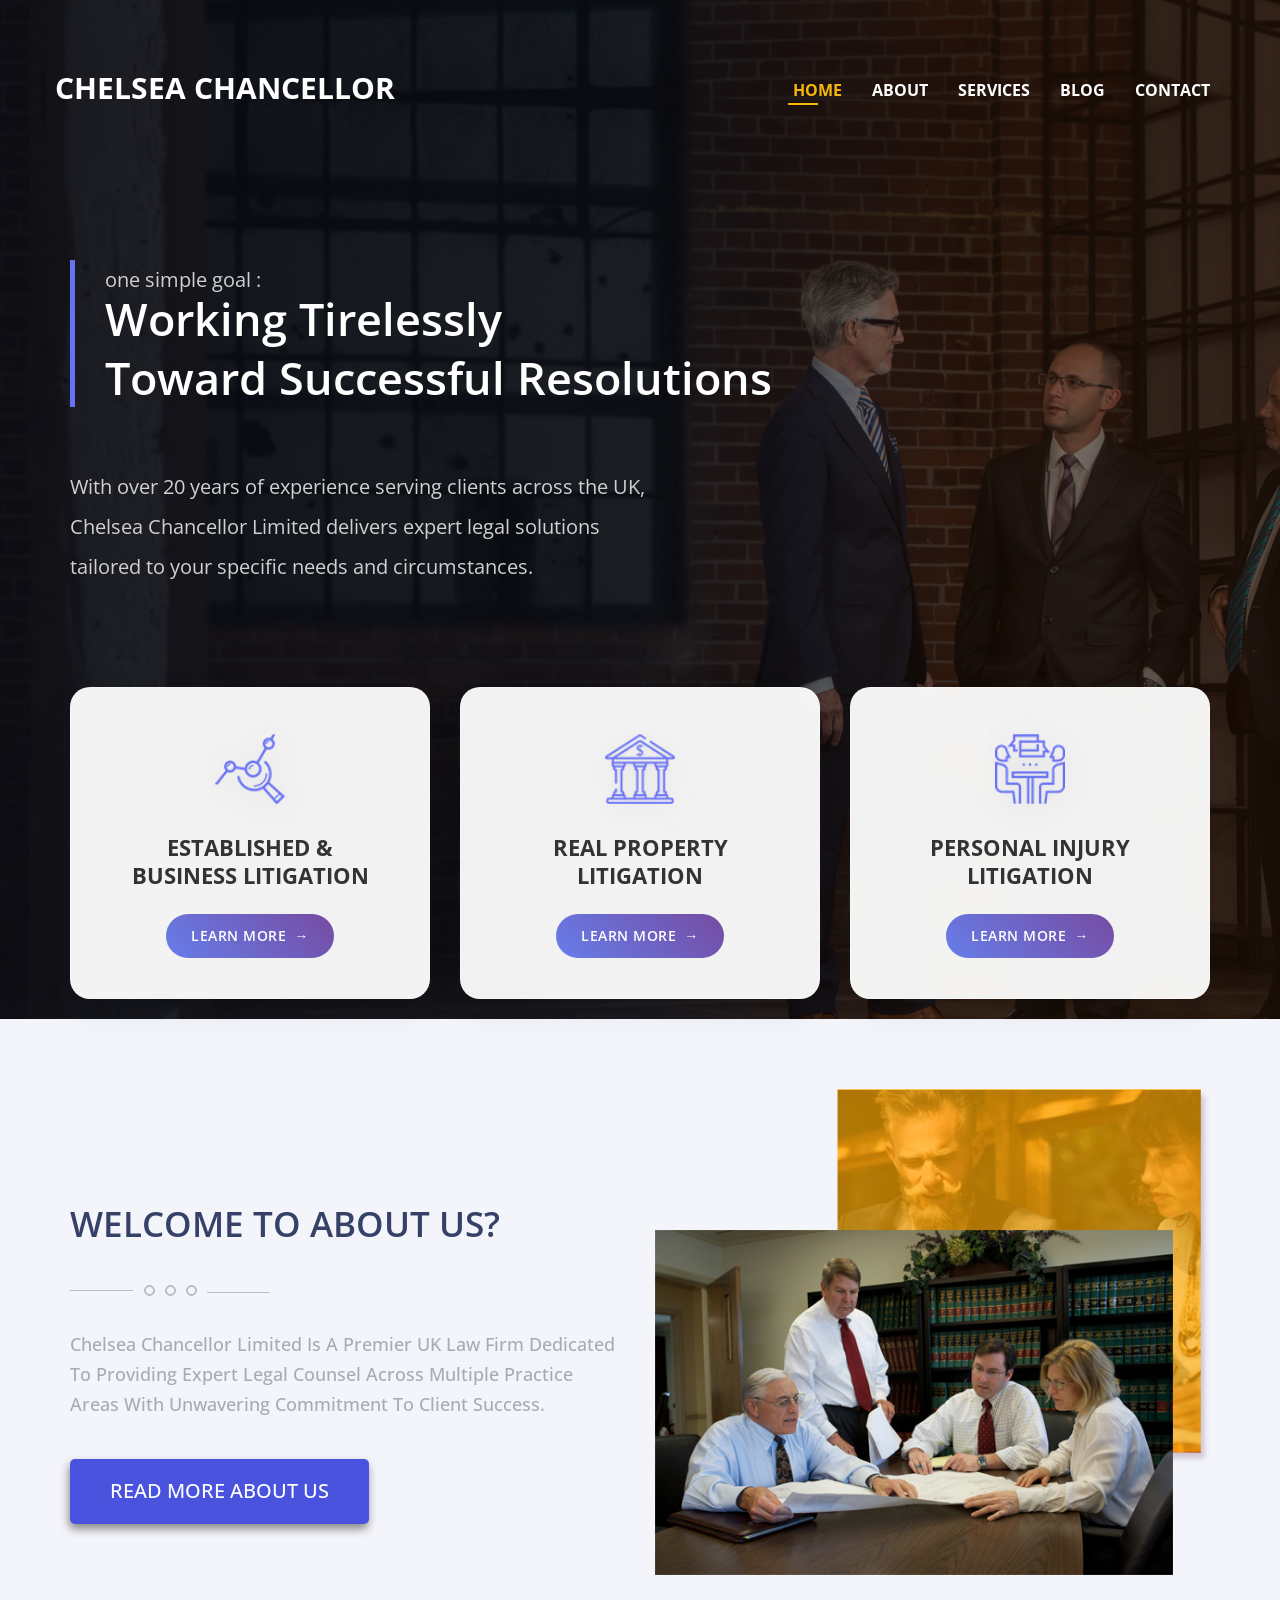
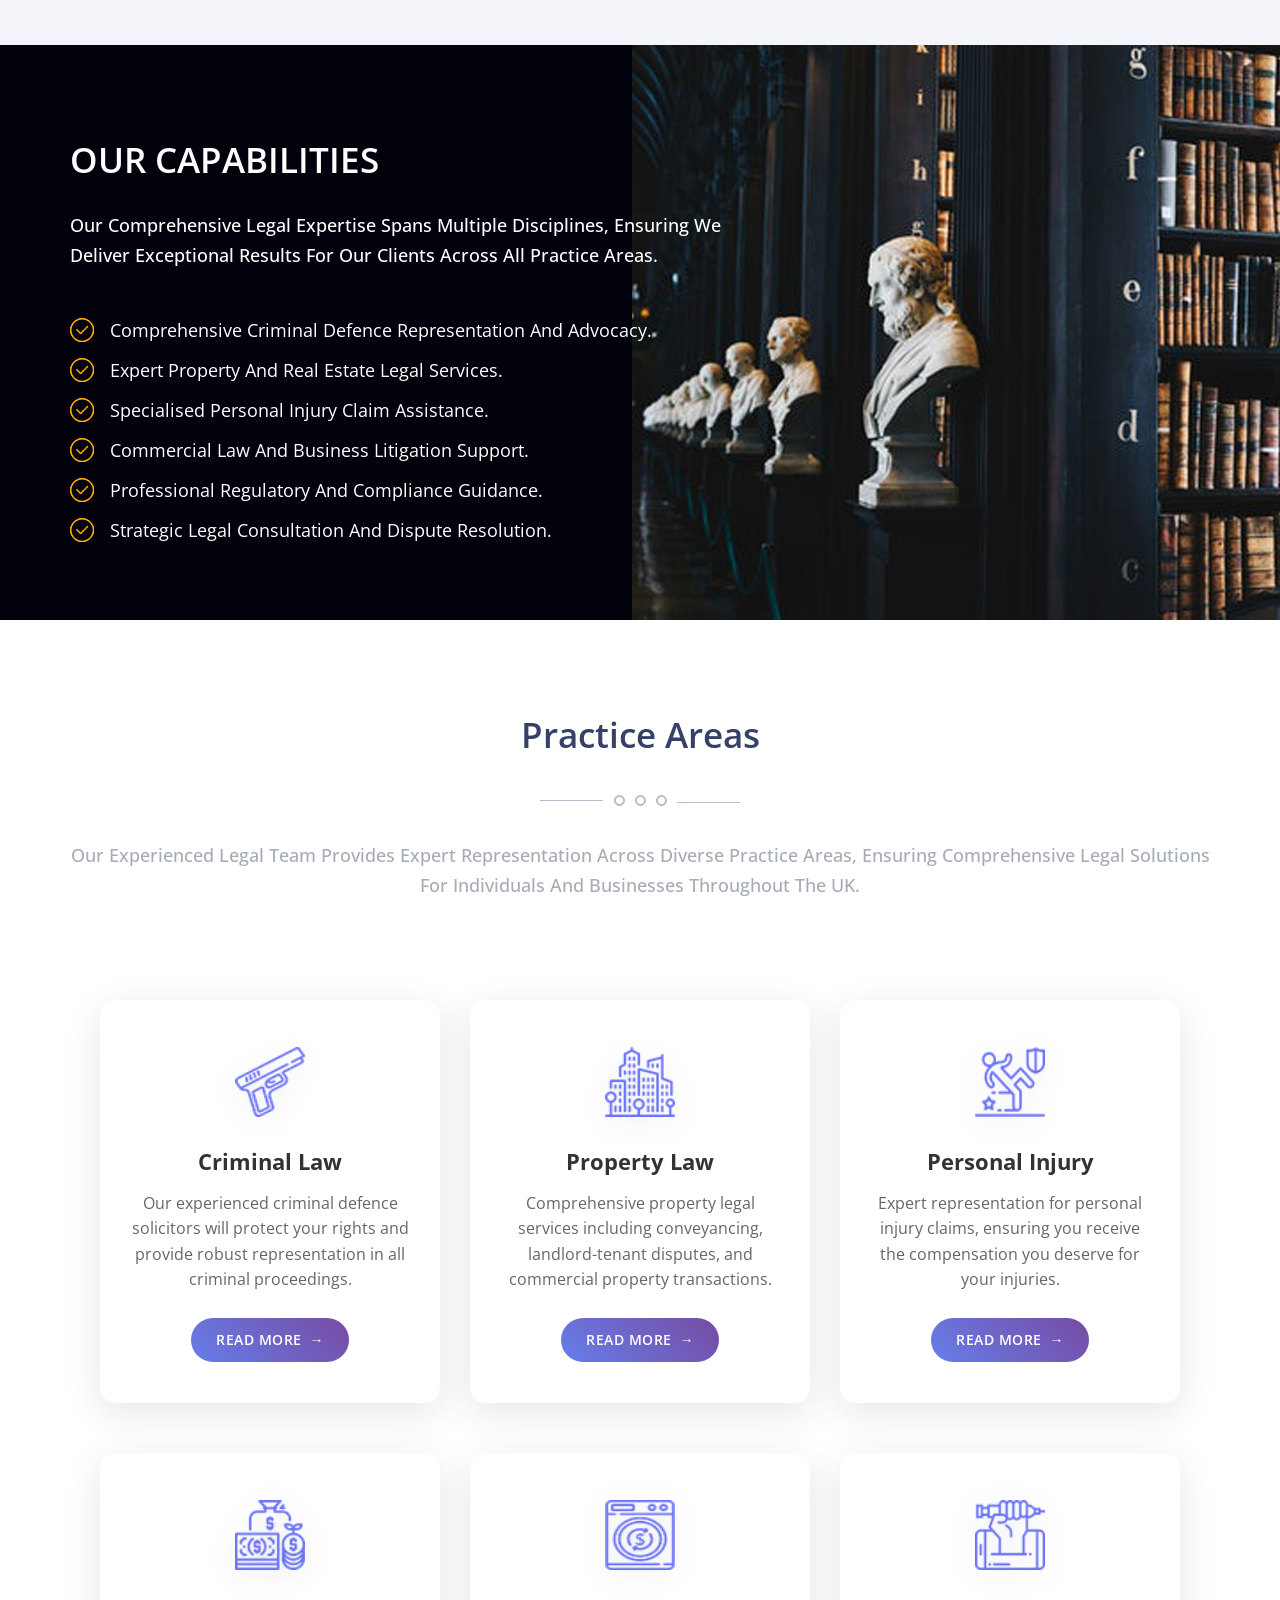
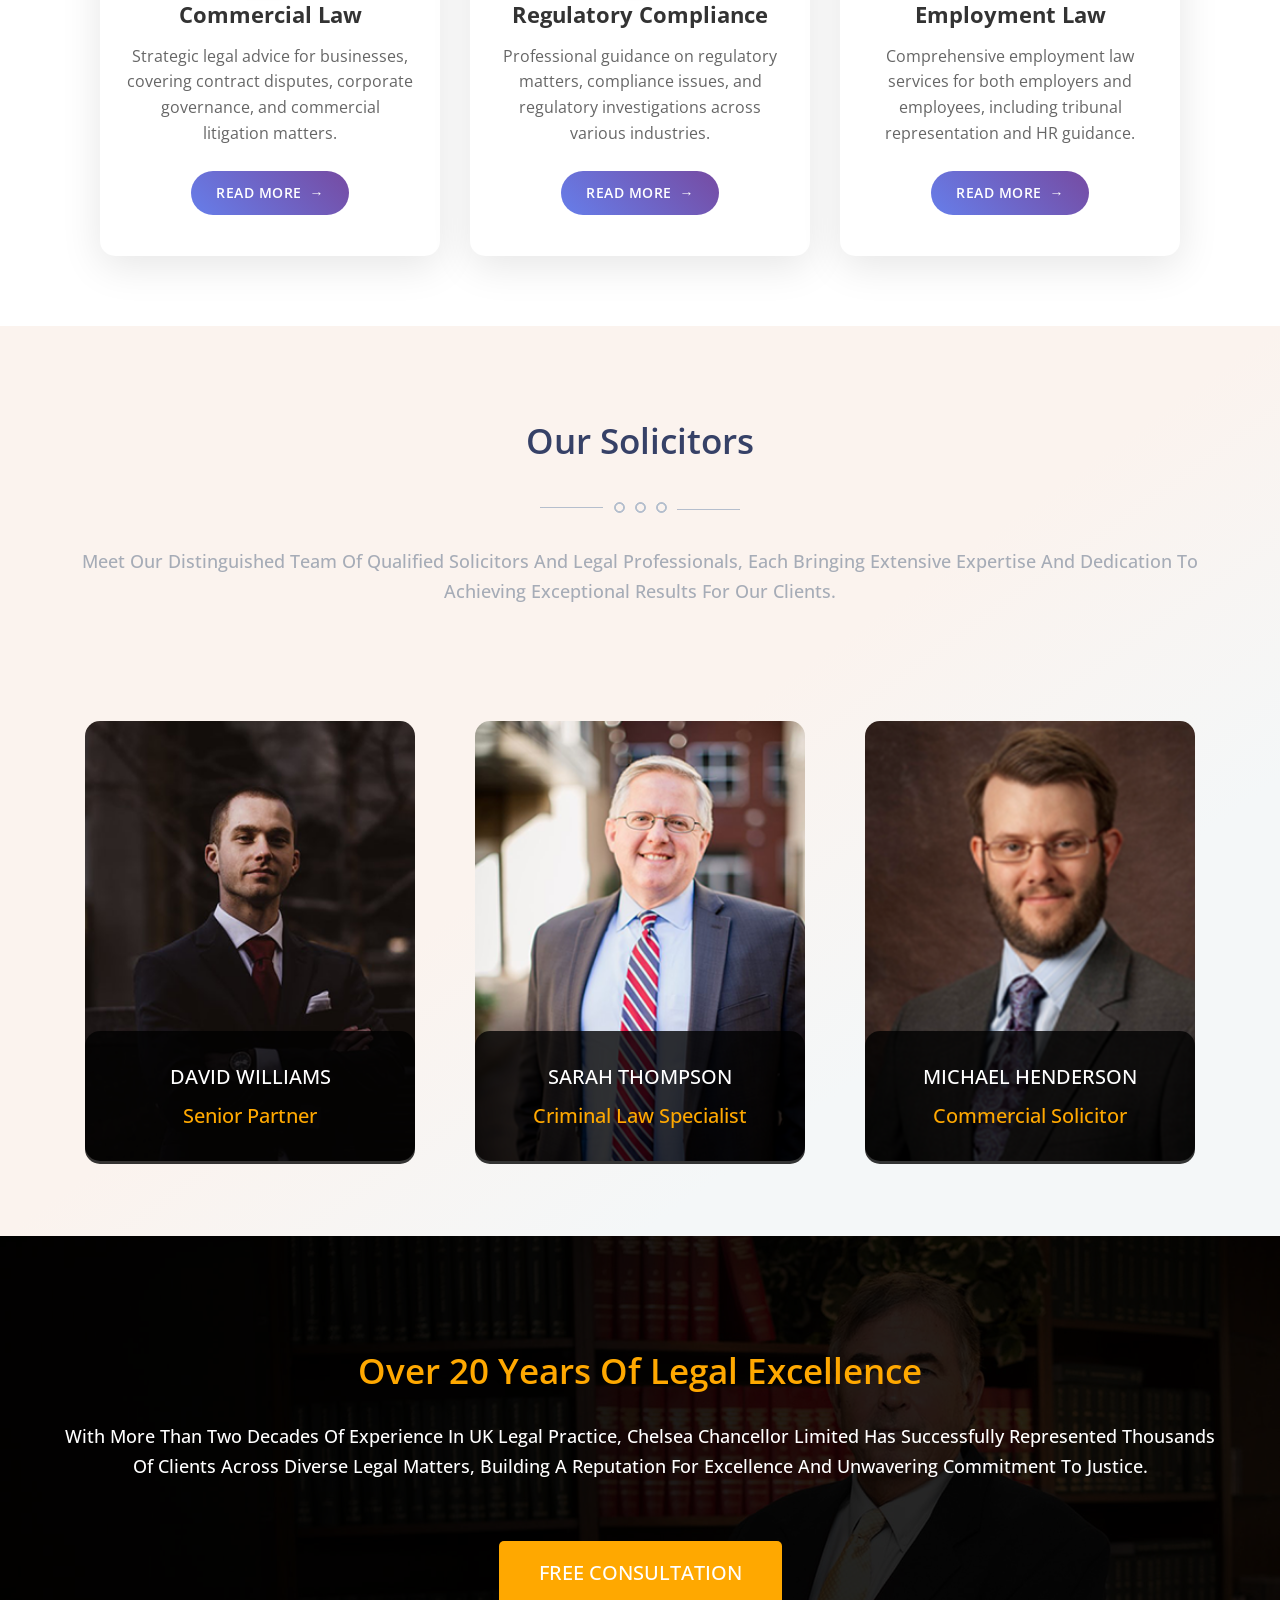
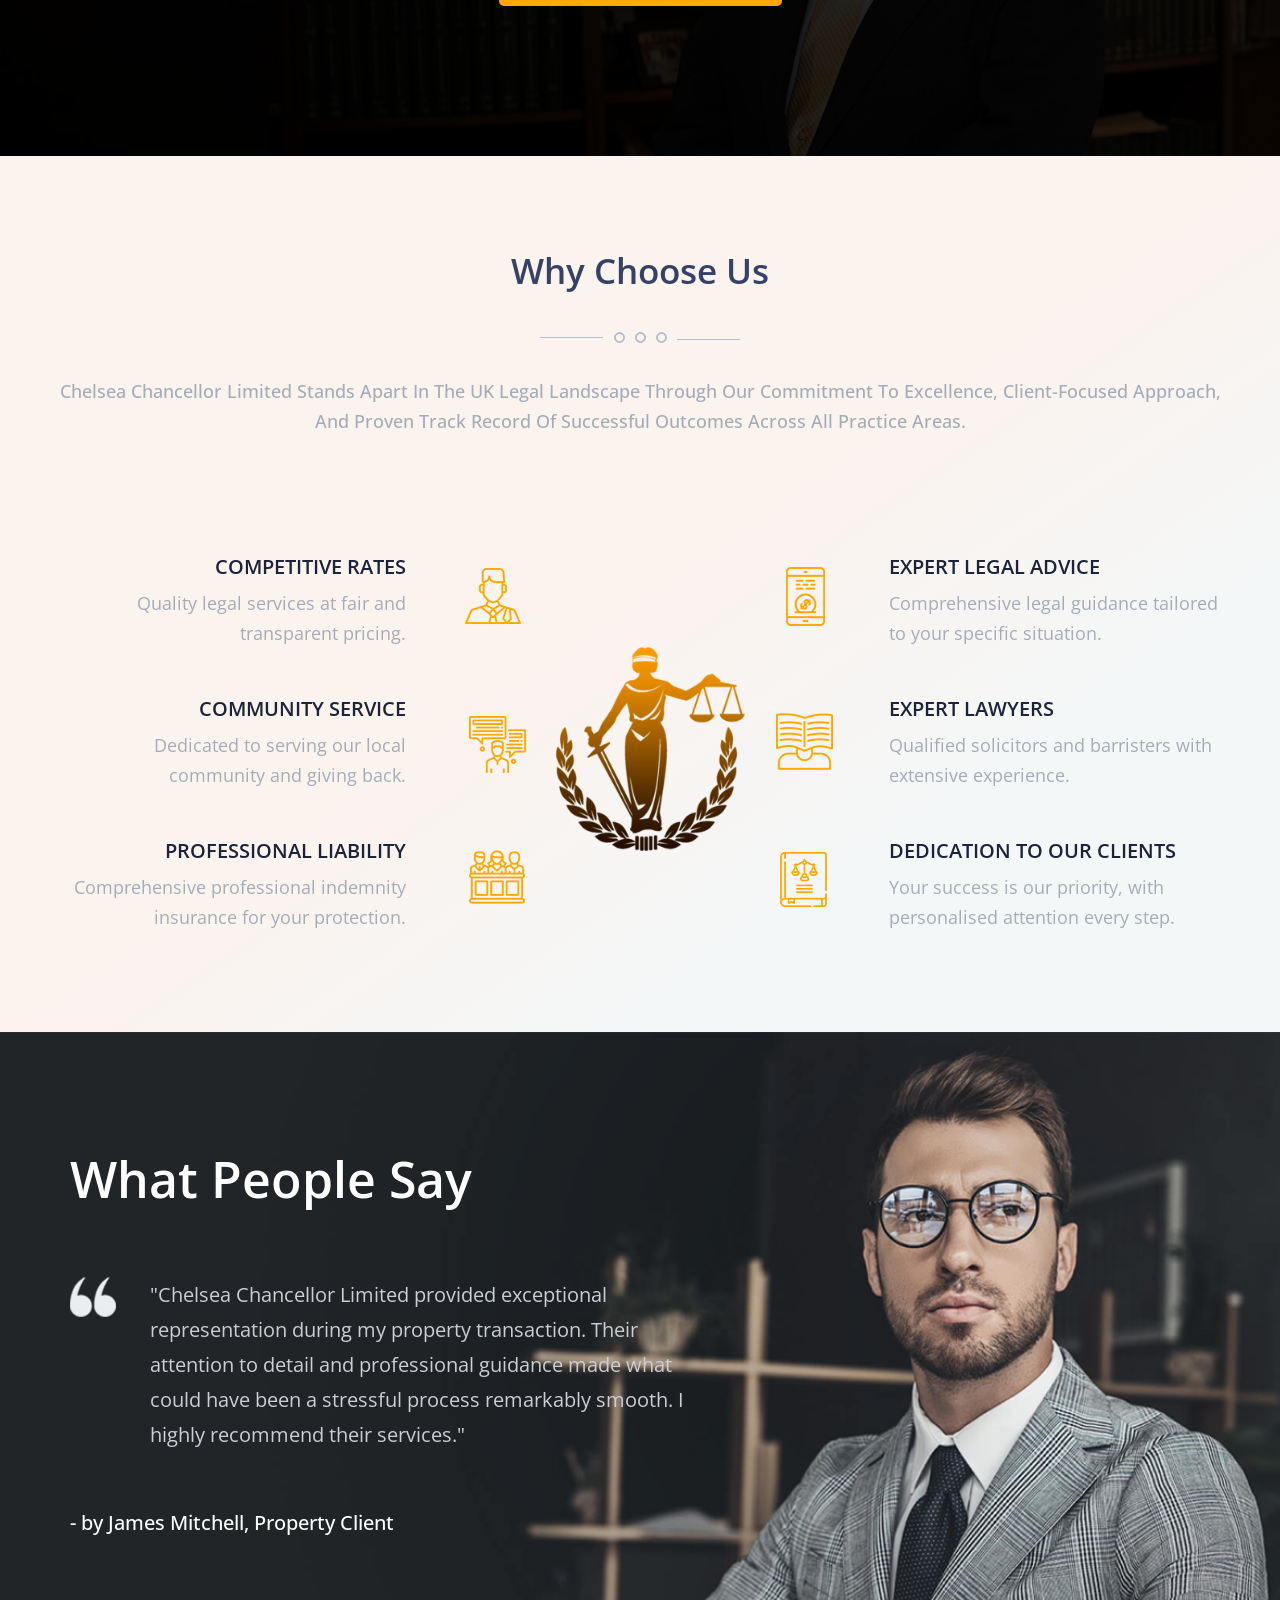
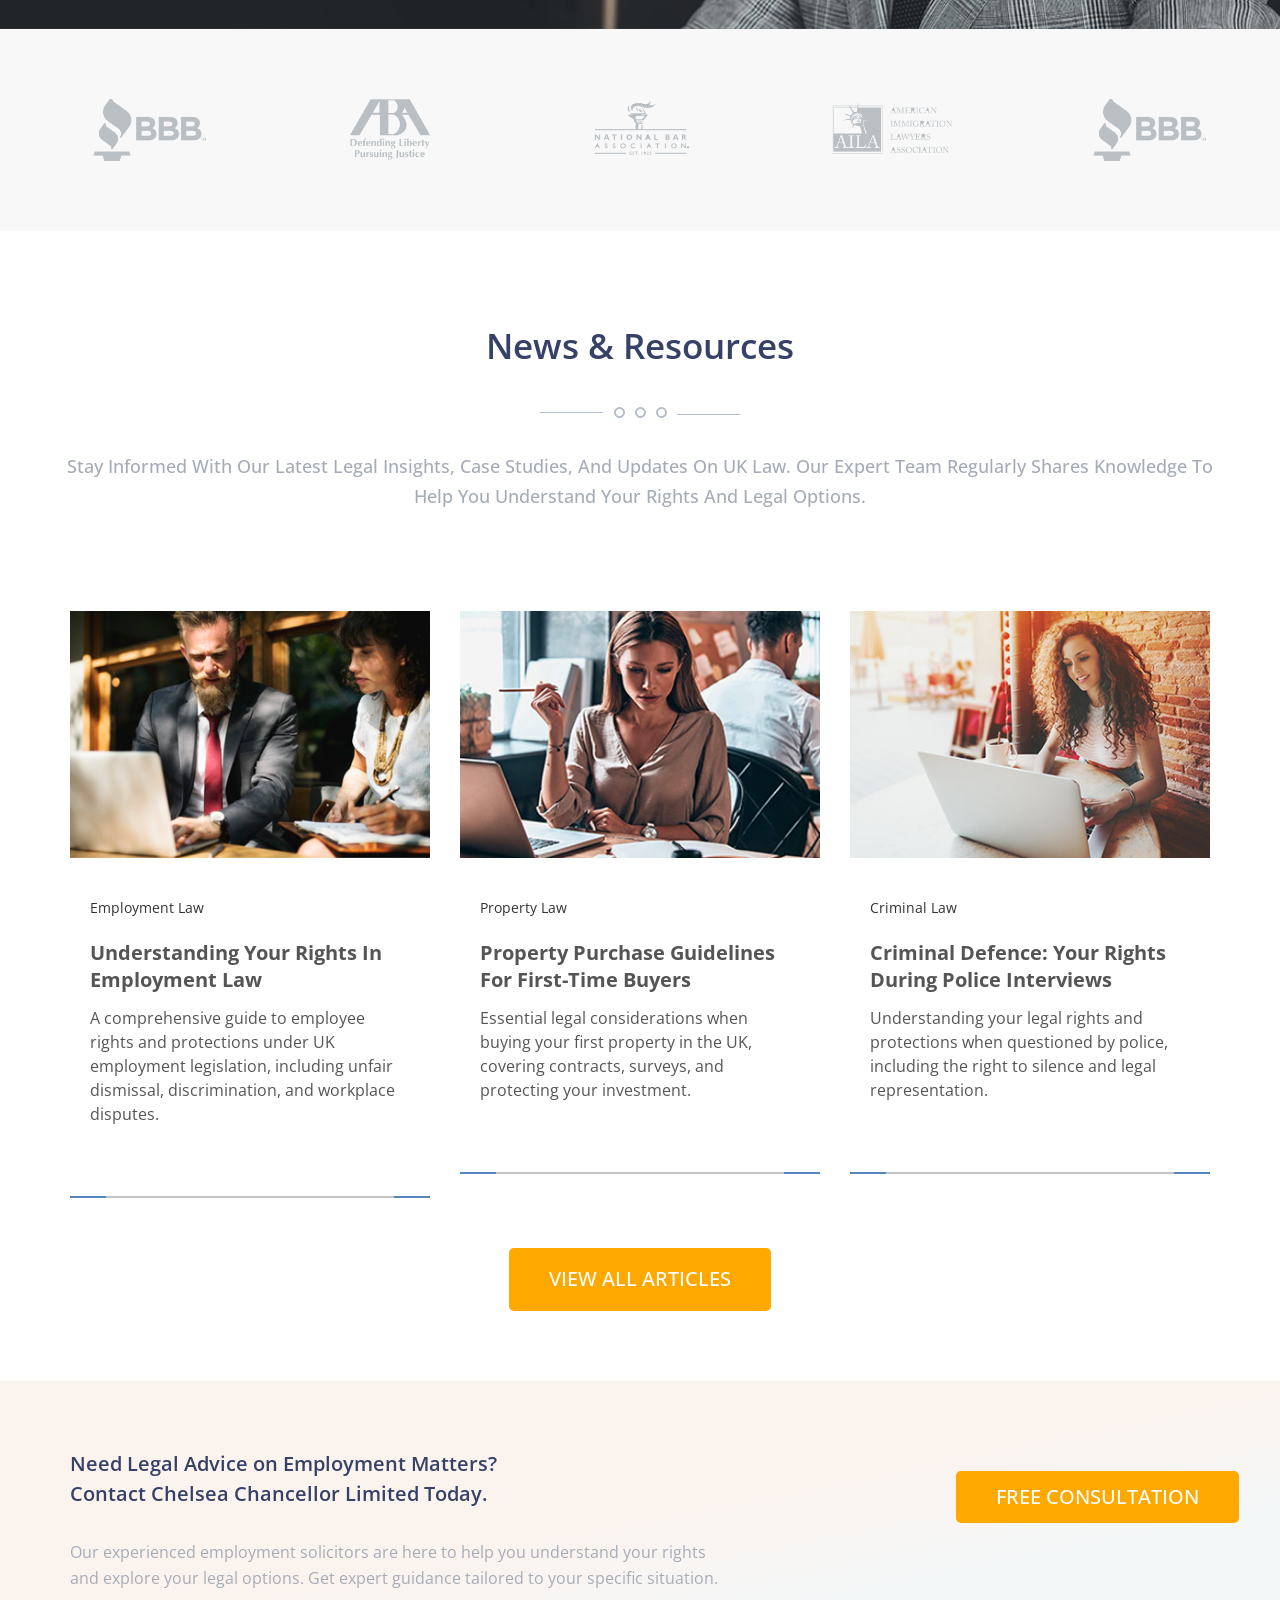
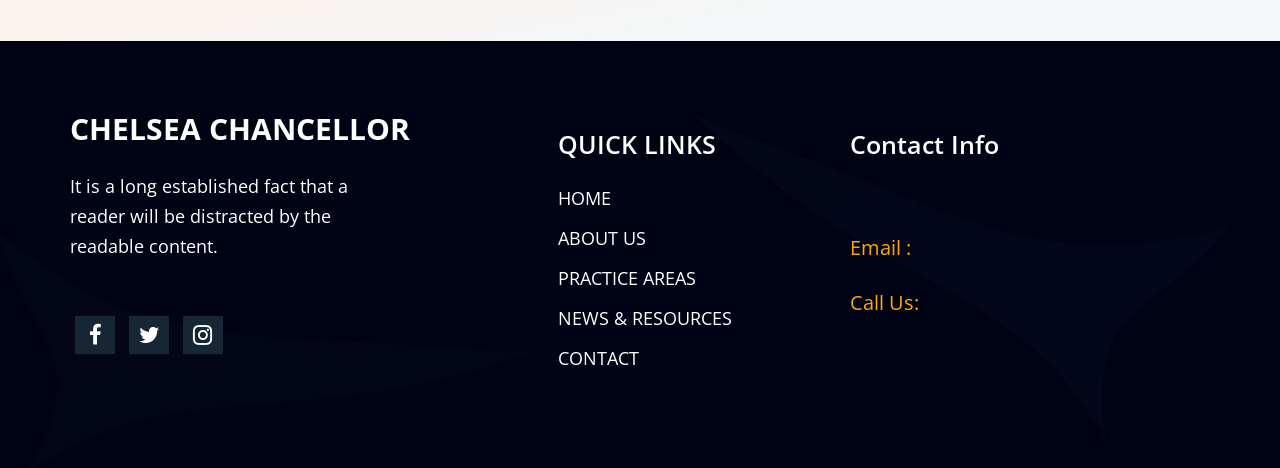
==== index.html @ 81c63d9f "25-11-2025" ====
<!DOCTYPE html>
<html lang="en">

<head>
   <meta charset="utf-8">
   <meta http-equiv="X-UA-Compatible" content="IE=edge">
   <meta name="viewport" content="width=device-width, initial-scale=1">
   <title>CHELSEA CHANCELLOR </title>
   <!-- Favicon -->
   <!-- Bootstrap CSS -->
   <link href="assets/css/bootstrap.min.css" rel="stylesheet">
   <!-- Animate CSS -->
   <link href="assets/vendors/animate/animate.css" rel="stylesheet">
   <!-- Icon CSS-->
   <link rel="stylesheet" href="assets/vendors/font-awesome/css/font-awesome.min.css">
   <!-- Owlcarousel CSS-->
   <link rel="stylesheet" type="text/css" href="assets/vendors/owl_carousel/owl.carousel.css" media="all">
   <!--Template Styles CSS-->
   <link rel="stylesheet" type="text/css" href="assets/css/style.css" media="all" />
   <!-- Navigation Active Styles -->
   <link rel="stylesheet" type="text/css" href="assets/css/navigation-active.css" media="all" />
   <!-- AOS Animation Library -->
   <link href="https://unpkg.com/aos@2.3.1/dist/aos.css" rel="stylesheet">
   <link
      href="https://fonts.googleapis.com/css?family=Open+Sans:400,400i,600,600i,700,700i,800,800i&amp;subset=cyrillic,cyrillic-ext,greek,greek-ext,latin-ext,vietnamese"
      rel="stylesheet">
</head>

<body>
   <div class="bg-banner-img clip-ellipse">
      <div class="ovrllay">
         <div id="header-placeholder"></div>
         <!-- #banner start -->
         <section id="banner" class="pb_0">
            <div class="container ">
               <div class="row">
                  <!-- #banner-text start -->
                  <div id="banner-text" class="col-md-12 text-c  ">
                     <div class="left-borders">
                        <p class="banner-text wow fadeInUp main-h3" data-wow-delay="0.8s"> one simple goal : </p>
                        <h5 class="wow fadeInUp main-h" data-wow-delay="0.2s">working tirelessly <br> toward successful
                           resolutions</h5>
                     </div>
                     <p class="banner-text wow fadeInUp main-h3" data-wow-delay="0.8s">With over 20 years of experience serving clients across the UK,<br> Chelsea Chancellor Limited delivers expert legal solutions<br> tailored to your specific needs and circumstances.</p>
                  </div>
                  <!-- /#banner-text End -->
               </div>
               <div class="row mt-100 p-0">
                  <!--#about-text start -->
                  <div class="who_we_area col-md-4 col-sm-6 wow fadeInUp">
                     <div class="service-1 green-after">
                        <div class="servise-top wow fadeInUp">
                        <img src="assets/images/service_c.png">
                     </div>
                     <h2 class="unify"> Established &<br> business litigation </h2>
                     <div class="button-div">
                        <a href="" class="button-s"> Learn more </a>
                     </div>
                  </div>
               </div>
               <div class="who_we_area col-md-4 col-sm-6  wow fadeInUp">
                  <div class="service-1 pink-after">
                     <div class="servise-top wow fadeInUp">
                        <img src="assets/images/service_d.png">
                     </div>
                     <h2 class="unify"> REAL PROPERTY <br>LITIGATION </h2>
                     <div class="button-div">
                        <a href="" class="button-s"> Learn more </a>
                     </div>
                  </div>
               </div>
               <div class="who_we_area col-md-4 col-sm-6  wow fadeInUp">
                  <div class="service-1 purple-after">
                     <div class="servise-top wow fadeInUp">
                        <img src="assets/images/service_e.png">
                     </div>
                     <h2 class="unify"> PERSONAL INJURY <br>LITIGATION </h2>
                     <div class="button-div">
                        <a href="" class="button-s"> Learn more </a>
                     </div>
                  </div>
               </div>
               <!--#End about-text  -->
            </div>
      </div>
      </section>
   </div>
   </div>
   <!-- /#banner end -->
   <!-- #About Us Area start -->
   <div id="about-us" class="bg_gray py-70">
      <div class="container">
         <div class="row ">
            <!--#about-text start -->
            <div class="who_we_area title text-left col-md-6 col-sm-6 col-4pad wow fadeInUp">
               <h1 class="PT-90"> WELCOME TO ABOUT US? </h1>
               <div class="hed_img">
                  <img src="assets/images/headding-img.png">
               </div>
               <p class="about-bottom-s  wow fadeInUp" style="visibility: visible; animation-name: fadeInUp;">Chelsea
                  Chancellor Limited is a premier UK law firm dedicated to providing expert legal counsel across
                  multiple practice areas with unwavering commitment to client success.</p>
               <div class="top-contact wow fadeInRight text-left"
                  style="visibility: visible; animation-name: fadeInRight;">
                  <a href="about.html"
                     class="btn btn-default wow fadeInUp  js-scroll-trigger button_about_shadow" data-wow-delay="0.5s"
                     style="visibility: visible; animation-delay: 0.5s; animation-name: fadeInUp;">Read more about
                     us</a>
               </div>
            </div>
            <div class="who_we_area col-md-6 col-sm-6 col-4pad wow fadeInUp">
               <img src="assets/images/about-right.png">
            </div>
         </div>
      </div>
   </div>
   <!-- End About Us Area -->
   <!-- #OUR CAPABILTIES Area start -->
   <div id="capabilities" class=" py-70 bg_blue_img">
      <div class="container">
         <div class="row  ">
            <!--#CAPABILTIES-text start -->
            <div class="title text-left   who_we_area col-md-7 col-sm-6 col-4pad wow fadeInUp">
               <h1 class="c_f pt-0">OUR CAPABILITIES </h1>
               <p class="about-bottom-s c_f wow fadeInUp" style="visibility: visible; animation-name: fadeInUp;">Our
                  comprehensive legal expertise spans multiple disciplines, ensuring we deliver exceptional results for
                  our clients across all practice areas.</p>
               <ul class="right_icone">
                  <div class="my_20">
                     <img src="assets/images/right.png">
                  </div>
                  <li>Comprehensive criminal defence representation and advocacy.</li>
                  <div class="my_20">
                     <img src="assets/images/right.png">
                  </div>
                  <li>Expert property and real estate legal services.</li>
                  <div class="my_20">
                     <img src="assets/images/right.png">
                  </div>
                  <li>Specialised personal injury claim assistance.</li>
                  <div class="my_20">
                     <img src="assets/images/right.png">
                  </div>
                  <li>Commercial law and business litigation support.</li>
                  <div class="my_20">
                     <img src="assets/images/right.png">
                  </div>
                  <li>Professional regulatory and compliance guidance.</li>
                  <div class="my_20">
                     <img src="assets/images/right.png">
                  </div>
                  <li>Strategic legal consultation and dispute resolution.</li>
               </ul>
            </div>
            <div class="who_we_area col-md-5 col-sm-6 col-4pad wow fadeInUp">
            </div>
         </div>
      </div>
   </div>
   <!-- #OUR CAPABILTIES Area End -->
   <!-- #service Area start -->
   <div id="services" class=" py-70">
      <div class="container">
         <div class="row text-center mb-60 ">
            <div class="title wow fadeInUp">
               <h1>Practice Areas</h1>
               <div class="hed_img">
                  <img src="assets/images/headding-img.png">
               </div>
               <p>Our experienced legal team provides expert representation across diverse practice areas, ensuring
                  comprehensive legal solutions for individuals and businesses throughout the UK.</p>
            </div>
         </div>
         <div class="row about_row  py-40">
            <!--#about-text start -->
            <div class="who_we_area col-md-4 col-sm-6 col-4pad wow fadeInUp">
               <div class="service-s">
                  <div class="servise-top wow fadeInUp">
                     <img src="assets/images/service1.png">
                  </div>
                  <h2 class="Practice"> Criminal Law </h2>
                  <p class="bottom-s">Our experienced criminal defence solicitors will protect your rights and provide
                     robust representation in all criminal proceedings.</p>
                  <div class="button-div">
                     <a href="" class="button-buttom"> read more </a>
                  </div>
               </div>
            </div>
            <div class="who_we_area col-md-4 col-sm-6 col-4pad wow fadeInUp">
               <div class="service-s">
                  <div class="servise-top wow fadeInUp">
                     <img src="assets/images/service2.png">
                  </div>
                  <h2 class="Practice"> Property Law </h2>
                  <p class="bottom-s">Comprehensive property legal services including conveyancing, landlord-tenant
                     disputes, and commercial property transactions.</p>
                  <div class="button-div">
                     <a href="" class="button-buttom"> read more </a>
                  </div>
               </div>
            </div>
            <div class="who_we_area col-md-4 col-sm-6 col-4pad wow fadeInUp">
               <div class="service-s">
                  <div class="servise-top wow fadeInUp">
                     <img src="assets/images/service3.png">
                  </div>
                  <h2 class="Practice"> Personal Injury </h2>
                  <p class="bottom-s">Expert representation for personal injury claims, ensuring you receive the
                     compensation you deserve for your injuries.</p>
                  <div class="button-div">
                     <a href="" class="button-buttom"> read more </a>
                  </div>
               </div>
            </div>
            <!--#End about-text  -->
         </div>
         <div class="row mt-50  py-40">
            <!--#about-text start -->
            <div class="who_we_area col-md-4 col-sm-6 col-4pad wow fadeInUp">
               <div class="service-s">
                  <div class="servise-top wow fadeInUp">
                     <img src="assets/images/service4.png">
                  </div>
                  <h2 class="Practice"> Commercial Law </h2>
                  <p class="bottom-s">Strategic legal advice for businesses, covering contract disputes, corporate
                     governance, and commercial litigation matters.</p>
                  <div class="button-div">
                     <a href="" class="button-buttom"> read more </a>
                  </div>
               </div>
            </div>
            <div class="who_we_area col-md-4 col-sm-6 col-4pad wow fadeInUp">
               <div class="service-s">
                  <div class="servise-top wow fadeInUp">
                     <img src="assets/images/service5.png">
                  </div>
                  <h2 class="Practice">Regulatory Compliance</h2>
                  <p class="bottom-s">Professional guidance on regulatory matters, compliance issues, and regulatory
                     investigations across various industries.</p>
                  <div class="button-div">
                     <a href="" class="button-buttom"> read more </a>
                  </div>
               </div>
            </div>
            <div class="who_we_area col-md-4 col-sm-6 col-4pad wow fadeInUp">
               <div class="service-s">
                  <div class="servise-top wow fadeInUp">
                     <img src="assets/images/service6.png">
                  </div>
                  <h2 class="Practice">Employment Law</h2>
                  <p class="bottom-s">Comprehensive employment law services for both employers and employees, including
                     tribunal representation and HR guidance.</p>
                  <div class="button-div">
                     <a href="" class="button-buttom"> read more </a>
                  </div>
               </div>
            </div>
            <!--#End about-text  -->
         </div>
      </div>
   </div>
   <!-- End About Us Area -->
   <!--start team Area -->
   <section class="bg_gradient_team PB_100">
      <div class="container">
         <div class="row text-center  ">
            <div class="title wow fadeInUp">
               <h1>Our Solicitors</h1>
               <div class="hed_img">
                  <img src="assets/images/headding-img.png">
               </div>
               <p>Meet our distinguished team of qualified solicitors and legal professionals, each bringing extensive
                  expertise and dedication to achieving exceptional results for our clients.</p>
            </div>
         </div>
         <div class="row about_row ">
            <div class="col-md-4 col-sm-6 col-xs-12 wow fadeInUp">
               <div class="blog box-radius">
                 <div class="blog-img">
                     <img src="assets/images/team-2.png" alt="">
                  </div>
                  <div class="team-content">
                     <h3>DAVID WILLIAMS</h3>
                     <p>Senior Partner</p>
                  </div>
               </div>
            </div>
            <div class="col-md-4 col-sm-6 col-xs-12 col wow fadeInUp"
               style="visibility: visible; animation-name: fadeInUp;">
               <div class="blog box-radius">
                  <div class="blog-img">
                     <img src="assets/images/team-1.png" alt="">
                  </div>
                  <div class="team-content">
                     <h3>SARAH THOMPSON</h3>
                     <p>Criminal Law Specialist</p>
                  </div>
               </div>
            </div>
            <div class="col-md-4 col-sm-6 col-xs-12 col wow fadeInUp"
               style="visibility: visible; animation-name: fadeInUp;">
               <div class="blog  box-radius">
                  <div class="blog-img">
                     <img src="assets/images/team-3.png" alt="">
                  </div>
                  <div class="team-content">
                     <h3>MICHAEL HENDERSON</h3>
                     <p>Commercial Solicitor</p>
                  </div>
               </div>
            </div>
         </div>
      </div>
   </section>
   <!--End team Area -->
   <!--start free consultation Area -->
   <div class="bg_free_img">
      <div class="ovrllay-bottom">
         <div class="container">
            <div class="row text-center py-90 ">
               <div class="title wow fadeInUp">
                  <h1 class="c_yellow">Over 20 Years of Legal Excellence</h1>
                  <p class="c_f">With more than two decades of experience in UK legal practice, Chelsea Chancellor
                     Limited has successfully represented thousands of clients across diverse legal matters, building a
                     reputation for excellence and unwavering commitment to justice.</p>
               </div>
               <div class="btn-free wow fadeInRight text-center"
                  style="visibility: visible; animation-name: fadeInRight;">
                  <a href="contact.html" class="btn btn-default wow fadeInUp  btn_yellow"
                     data-wow-delay="0.5s"
                     style="visibility: visible; animation-delay: 0.5s; animation-name: fadeInUp;">free consultation</a>
               </div>
            </div>
         </div>
      </div>
   </div>
   <!--End free consultation Area -->
   <!--start Why Choose Us Area -->
   <section class="bg_gradient_team">
      <div class="container">
         <div class="row text-center  ">
            <div class="title wow fadeInUp">
               <h1>Why Choose Us</h1>
               <div class="hed_img">
                  <img src="assets/images/headding-img.png">
               </div>
               <p>Chelsea Chancellor Limited stands apart in the UK legal landscape through our commitment to
                  excellence, client-focused approach, and proven track record of successful outcomes across all
                  practice areas.</p>
            </div>
         </div>

         <div class="row about_row ">
            <div class="divTable">
               <div class="divTableBody">
                  <div class="divTableRow">
                     <div class="divTableCell text-right">
                        <ul class="Attorneys">
                           <li>
                              <h1>Competitive Rates</h1>
                              <p>Quality legal services at fair and transparent pricing.</p>
                           </li>

                        </ul>


                        <ul class="Attorney">
                           <li> <img src="assets/images/icone_1.png"> </li>
                        </ul>


                        <ul class="Attorneys">
                           <li>
                              <h1>Community Service</h1>
                              <p>Dedicated to serving our local community and giving back.</p>
                           </li>

                        </ul>
                        <ul class="Attorney">
                           <li> <img src="assets/images/icone_2.png"> </li>
                        </ul>


                        <ul class="Attorneys">
                           <li>
                              <h1>Professional Liability</h1>
                              <p>Comprehensive professional indemnity insurance for your protection.</p>
                           </li>

                        </ul>
                        <ul class="Attorney">
                           <li> <img src="assets/images/icone_5.png"> </li>
                        </ul>
                     </div>
                     <div class="divTableCell text-center"> <img src="assets/images/shap-center.png" align="middle">
                     </div>
                     <div class="divTableCell ">
                        <ul class="Attorney">
                           <li> <img src="assets/images/icone_3.png"> </li>
                        </ul>
                        <ul class="Attorneys">
                           <li>
                              <h1>Expert Legal Advice</h1>
                              <p>Comprehensive legal guidance tailored to your specific situation.</p>
                           </li>

                        </ul>


                        <ul class="Attorney">
                           <li> <img src="assets/images/icone_4.png"> </li>
                        </ul>
                        <ul class="Attorneys">
                           <li>
                              <h1>Expert Lawyers</h1>
                              <p>Qualified solicitors and barristers with extensive experience.</p>
                           </li>

                        </ul>

                        <ul class="Attorney">
                           <li> <img src="assets/images/icone_6.png"> </li>
                        </ul>
                        <ul class="Attorneys">
                           <li>
                              <h1>Dedication to Our Clients</h1>
                              <p>Your success is our priority, with personalised attention every step.</p>
                           </li>

                        </ul>
                     </div>
                  </div>
               </div>
            </div>


         </div>
      </div>

   </section>



   <!-- DivTable.com -->
   <!--End Why Choose Us Area -->
   <!--#Our Testimonial Area start-->
   <div id="testimonials" class="testimonial_area py-70  bg_testimonial_img wow fadeInUp ">
      <div class="container ">
         <div class="row">
            <div class="col-md-7 text-left wow fadeInUp">
               <h1 class="testimonial_top"> What People Say </h1>
               <div class="testimonial_carosel">
                  <div class="item">
                     <div class="media">
                        <img src="assets/images/testimonial-icone.png">
                     </div>
                     <p>"Chelsea Chancellor Limited provided exceptional representation during my property transaction.
                        Their attention to detail and professional guidance made what could have been a stressful
                        process remarkably smooth. I highly recommend their services."</p>
                     <div class="media-body text-center">
                        <h4 class="body-slider media-heading">- by James Mitchell, Property Client</h4>
                     </div>
                  </div>
                  <div class="item">
                     <div class="media">
                        <img src="assets/images/testimonial-icone.png">
                     </div>
                     <p>"The team at Chelsea Chancellor Limited handled my employment dispute with exceptional
                        professionalism. Their expertise and dedication resulted in a favourable outcome. I cannot thank
                        them enough for their outstanding service."</p>
                     <div class="media-body text-center">
                        <h4 class="body-slider media-heading">- by Sarah Collins, Employment Client</h4>
                     </div>
                  </div>
                  <div class="item">
                     <div class="media">
                        <img src="assets/images/testimonial-icone.png">
                     </div>
                     <p>"When facing criminal charges, I needed the best legal representation available. Chelsea
                        Chancellor Limited exceeded all expectations with their strategic approach and unwavering
                        support throughout the process."</p>
                     <div class="media-body text-center">
                        <h4 class="body-slider media-heading">- by Robert Thompson, Criminal Defence Client</h4>
                     </div>
                  </div>
               </div>
            </div>
         </div>
      </div>
   </div>
   <!--#End Our testimonial Area -->
   <!--#Our Partners Area -->
   <div class="our_partners_area bg-parthners py-70 ">
      <div class="container">
         <!--#Our Partners assets/images start -->
         <div class="partners wow fadeInUp">
            <div class="item"><img src="assets/images/client_logo/client_logo-1.png" alt=""></div>
            <div class="item"><img src="assets/images/client_logo/client_logo-2.png" alt=""></div>
            <div class="item"><img src="assets/images/client_logo/client_logo-3.png" alt=""></div>
            <div class="item"><img src="assets/images/client_logo/client_logo-4.png" alt=""></div>
            <div class="item"><img src="assets/images/client_logo/client_logo-5.png" alt=""></div>
         </div>
         <!--#End Our Partners assets/images -->
      </div>
   </div>
   <!--#End Our Partners Area -->
   <!--start Why Choose Us Area -->
   <section class="">
      <div class="container">
         <div class="row text-center  ">
            <div class="title wow fadeInUp">
               <h1>News & Resources</h1>
               <div class="hed_img">
                  <img src="assets/images/headding-img.png">
               </div>
               <p>Stay informed with our latest legal insights, case studies, and updates on UK law. Our expert team regularly shares knowledge to help you understand your rights and legal options.</p>
            </div>
         </div>
         <div class="row about_row ">
            <div class="col-md-4 col-sm-6 col-xs-12 wow fadeInUp">
               <div class="blog-card">
                  <div class="blog-image">
                     <a href="assets/pages/blog-single.html">
                        <img src="assets/images/blog/blog-home-1.png" alt="Employment Law Rights">
                        <div class="blog-overlay">
                           <span class="read-more">Read Article</span>
                        </div>
                     </a>
                  </div>
                  <div class="blog-content">
                     <div class="blog-meta">
                        <span class="blog-date">Employment Law</span>
                     </div>
                     <h3><a href="assets/pages/blog-single.html">Understanding Your Rights in Employment Law</a></h3>
                     <p>A comprehensive guide to employee rights and protections under UK employment legislation, including unfair dismissal, discrimination, and workplace disputes.</p>
                     <a href="assets/pages/blog-single.html" class="btn-read-more">Read More <i class="fa fa-arrow-right"></i></a>
                  </div>
               </div>
            </div>
            <div class="col-md-4 col-sm-6 col-xs-12 wow fadeInUp">
               <div class="blog-card">
                  <div class="blog-image">
                     <a href="assets/pages/blog-single.html">
                        <img src="assets/images/blog/blog-home-2.png" alt="Property Law Guide">
                        <div class="blog-overlay">
                           <span class="read-more">Read Article</span>
                        </div>
                     </a>
                  </div>
                  <div class="blog-content">
                     <div class="blog-meta">
                        <span class="blog-date">Property Law</span>
                     </div>
                     <h3><a href="assets/pages/blog-single.html">Property Purchase Guidelines for First-Time Buyers</a></h3>
                     <p>Essential legal considerations when buying your first property in the UK, covering contracts, surveys, and protecting your investment.</p>
                     <a href="assets/pages/blog-single.html" class="btn-read-more">Read More <i class="fa fa-arrow-right"></i></a>
                  </div>
               </div>
            </div>
            <div class="col-md-4 col-sm-6 col-xs-12 wow fadeInUp">
               <div class="blog-card">
                  <div class="blog-image">
                     <a href="assets/pages/blog-single.html">
                        <img src="assets/images/blog/blog-home-3.png" alt="Criminal Defence Rights">
                        <div class="blog-overlay">
                           <span class="read-more">Read Article</span>
                        </div>
                     </a>
                  </div>
                  <div class="blog-content">
                     <div class="blog-meta">
                        <span class="blog-date">Criminal Law</span>
                     </div>
                     <h3><a href="assets/pages/blog-single.html">Criminal Defence: Your Rights During Police Interviews</a></h3>
                     <p>Understanding your legal rights and protections when questioned by police, including the right to silence and legal representation.</p>
                     <a href="assets/pages/blog-single.html" class="btn-read-more">Read More <i class="fa fa-arrow-right"></i></a>
                  </div>
               </div>
            </div>
         </div>
         <div class="row text-center mt-50">
            <div class="col-md-12">
               <a href="assets/pages/blog.html" class="btn btn-primary btn-lg">View All Articles</a>
            </div>
         </div>
      </div>
   </section>
   <!--End Why Choose Us Area -->
   <div id="consultation-placeholder"></div>
   <div id="footer-placeholder"></div>
   <!-- jQuery JS -->
   <script src="assets/js/jquery-1.12.0.min.js"></script>
   <!-- Bootstrap JS -->
   <script src="assets/js/bootstrap.min.js"></script>

   <!-- Animate JS -->
   <script src="assets/vendors/animate/wow.min.js"></script>
   <!-- Owlcarousel JS -->
   <script src="assets/vendors/owl_carousel/owl.carousel.min.js"></script>
   <!-- Stellar JS -->
   <!-- Theme JS -->
   <script src="assets/js/theme.min.js"></script>
   <!-- Components Loader JS -->
   <script src="assets/js/components-loader.js"></script>
   <!-- AOS Animation Library -->
   <script src="https://unpkg.com/aos@2.3.1/dist/aos.js"></script>
   <script type="text/javascript">
      // Initialize AOS
      AOS.init({
         duration: 800,        // Animation duration in milliseconds
         easing: 'ease-in-out', // Smooth easing function
         once: true,           // Animation occurs only once (not on scroll up)
         offset: 100           // Trigger animations 100px before element enters viewport
      });
   </script>
</body>

</html>
---- assets/css/style.css ----
/*Color Variables*/
::selection {
    background-color:#99a9bb;
    color: #FFF
}

/*----------------------------------
   1.Start button
------------------------------------*/
.btn{
padding: 18px 40px;
    font-size: 20px;
    font-weight: 500;
    border-radius: 0px;
      display: inline-block;
    border: 0;
     text-transform: uppercase;
     text-decoration: none !important;

}

.btn-default {
   background: #4a53dd !important;
    color: #fff !important;
    border-radius: 5px;
}

.btn-default:hover {
    color: #fff !important;
    background:#ffa800 !important; 
   
}

.btn-primary {
   background: #ffa800 !important;
    color: #fff !important;
    border-radius: 5px;
  }
   
.btn-primary:hover{
    color: #fff !important;
    border-radius:5px;
    background:#4a53dd !important;
}
.radius-50{
  border-radius: 5px !important;
  padding: 12px 40px !important;
}
a:before, a:after, .btn:before, .btn:after, button:before, button:after {
    transition: all 300ms linear 0s;
}


a {
      color: #fff !important;
    text-decoration: none !important;
}

/*----------------------------------
   End button
------------------------------------*/

/*----------------------------------
   2. Headings
------------------------------------*/

/* Section Title*/
.title {
  text-align: center;
  text-transform: uppercase;
}
.title h2  {
    font-size: 30px;
    color: #99a9bb;
 
    font-weight: 550;
    text-transform: capitalize;
}
.pt_banner_30{
  padding-top: 35px !important;
}



.title h4 {

  color: #555555;
  padding-top: 55px;
}
.subtitle h2 {

  color: #222222;
  text-transform: uppercase;
  position: relative;
  margin-bottom: 20px;
}





/*----------------------------------
   4.Prefix Styles
------------------------------------*/
/*Prefix Styles*/
.m0 {
  margin: 0px;
}

.p0 {
  padding:0px;
}

body {
 font-family: 'Open Sans', sans-serif;
  /*Section Fix*/
}

body p {
  font-family: 'Open Sans', sans-serif;
  line-height: 26px;
  color: #555555;
  font-size: 16px;
  margin: 0;
}
body section.row, body header.row, body footer.row {
  margin: 0;
  font-family: 'Open Sans', sans-serif;
}

/*Ancore*/
a, .btn, button {
  outline: none;
  transition: all 300ms linear 0s;
}
a:before, a:after, .btn:before, .btn:after, button:before, button:after {
  transition: all 300ms linear 0s;
}
a:focus, a:hover, .btn:focus, .btn:hover, button:focus, button:hover {
  outline: none;
  text-decoration: none;
  transition: all 300ms linear 0s;
}
.h1, .h2, .h3, .h4, .h5, .h6, h1, h2, h3, h4, h5, h6 {
    font-weight: 700;
}

blockquote {
    display: block;
    -webkit-margin-before: 1em;
    -webkit-margin-after: 1em;
    -webkit-margin-start: 40px;
    -webkit-margin-end: 40px;
}
blockquote, q {
    position: relative;
    padding: 4rem 3rem 3rem;
    text-align: center;
    font-size: 2rem;
    line-height: 1.88;
    border: 1px double rgba(0,0,0,.1);
    margin: 6rem 0;
    display: block;
}
thead, th, td {
    border: 1px solid black;
    padding: 10px;
}
ul li {
    line-height: 30px;
}
ol li {
    line-height: 30px;
}
strong {
    font-weight: 600;
    line-height: 35px;
}
tbody a{
  color:#337ab7 !important;
}
dd, dt {
    line-height: 2.428571;
    }
   
/*--------------------------------------------------*/


/* Header Aera */


.header_aera {
  background:no-repeat !important;
  border-radius: 0;
  border: 0;
  margin: 0;
  
  
      padding: 70px 0px;
  width: 100%;
  z-index: 9999;
  top: 0;
 
}

.header_aera .show {
  height: 80px;
  border-bottom: 1px solid transparent;
}
.header_aera .navbar-header .navbar-brand {
  padding-top:0px !important;
  text-transform:uppercase;
}
.header_aera .navbar-header .navbar-brand img {
  max-width: 100%;
}
.header_aera .navbar-collapse .navbar-nav.navbar-right li a {
  
    text-transform: uppercase;
    padding: 0;
    font-family: 'Open Sans', sans-serif;
    padding-left: 30px;
    color: #fff !important;
    font-size: 16px;
    font-weight: 700;

}
.header_aera .navbar-collapse .navbar-nav.navbar-right li a:hover, .header_aera .navbar-collapse .navbar-nav.navbar-right li a:focus {
  color: #f6b60b;
}
.header_aera .navbar-collapse .navbar-nav.navbar-right li .nav_searchFrom {
  width: 100px;
  background: #f6b60b;
  color: #fff;
  padding: 0;
  text-align: center;
  margin-left: 15px;
}
.header_aera .navbar-collapse .navbar-nav.navbar-right li .nav_searchFrom:hover, .header_aera .navbar-collapse .navbar-nav.navbar-right li .nav_searchFrom:focus {
  color: #222222;
}


.header_aera .navbar-collapse .navbar-nav.navbar-right li.submenu ul li {
  display: block;
}
.header_aera .navbar-collapse .navbar-nav.navbar-right li.submenu ul li a {
  line-height: normal;
  padding: 12px 8px;
  display: block;
}
.header_aera .navbar-collapse .navbar-nav.navbar-right li.submenu ul:before {
  content: "";
  width: 100%;
  height: 5px;
  background: #222222;
  position: absolute;
  top: 0px;
  transform: translateZ(0);
  backface-visibility: hidden;
  transform: scaleX(0);
  transform-origin: 0 50%;
  transition: all 800ms ease-in-out;
}
.header_aera .navbar-collapse .navbar-nav.navbar-right li.submenu ul:after {
  content: "";
  width: 100%;
  height: 5px;
  position: absolute;
  bottom: 0px;
  background: #222222;
  transform: translateZ(0);
  backface-visibility: hidden;
  transform: scaleX(0);
  transform-origin: 100% 50%;
  transition: all 800ms ease-in-out;
}
@media (min-width: 768px) {
  .header_aera .navbar-collapse .navbar-nav.navbar-right li:hover.submenu ul {
    transform: rotateX(0deg);
  }
  .header_aera .navbar-collapse .navbar-nav.navbar-right li:hover.submenu ul:before {
    transform: scaleX(1);
  }
  .header_aera .navbar-collapse .navbar-nav.navbar-right li:hover.submenu ul:after {
    transform: scaleX(1);
  }
}

/* End Header Aera */
/* End header area 2 */
.header_aera_tow {
  background-color: transparent;
  position: relative;
  box-shadow: none;
}
.header_aera_tow .navbar_right_fulid {
  background: #fff;
  height: 100px;
  padding-left: 20px;
  box-shadow: 0px 0px 40px 0px rgba(21, 47, 95, 0.2);
}
.header_aera_tow .navbar_right_fulid:after {
  content: "";
  position: absolute;
  right: 0;
  height: 100px;
  background: #fff;
  width: 30%;
  z-index: -1;
  box-shadow: 0px 0px 40px 0px rgba(21, 47, 95, 0.2);
}
.header_aera_tow .navbar_right_fulid ul.nav.navbar-nav.navbar-right {
  margin-right: 0;
}

.navbar-default .navbar-nav > .open > a, .navbar-default .navbar-nav > .open > a:focus, .navbar-default .navbar-nav > .open > a:hover {
  background-color: transparent;
}

/* header area 2 */
/*--------------------------------------------------*/



/*start banner area 1*/
/*--------------------------------------------------*/
.title-left h1{
    font-size: 35px;
    font-weight: 700;
    color: #364167;
        line-height: 50px;
    text-transform: capitalize;
}
  
.bg-banner-img{
 
    background: rgba(255,255,255,0);
    background-image: url(../images/banner-img.jpg);
    background-repeat: no-repeat;
    background-position: center bottom;
    -webkit-background-size: cover;
    -moz-background-size: cover;
    -o-background-size: cover;
    background-size: cover;
}
.bg_free_img{
    background-image: url(../images/banner-bg-bottom.png);
    background-repeat: no-repeat;
    background-position: center top;
    -webkit-background-size: cover;
    -moz-background-size: cover;
    -o-background-size: cover;
    background-size: cover;
}
.about-banner-img{
  background: rgba(255,255,255,0);
    background-image: url(../images/about-banner-img.jpg);
    background-repeat: no-repeat;
    background-position: center bottom;
    -webkit-background-size: cover;
    -moz-background-size: cover;
    -o-background-size: cover;
    background-size: cover;
}


.service-banner-img{
  background: rgba(255,255,255,0);
    background-image: url(../images/service-banner-img.jpg);
    background-repeat: no-repeat;
    background-position: center bottom;
    -webkit-background-size: cover;
    -moz-background-size: cover;
    -o-background-size: cover;
    background-size: cover;
}
  
.mb-90{
  padding-bottom:140px;

}
.PB_100{
  padding-bottom: 130PX;
}
.py-90{
  padding: 90px 0px;
}
.color-gray{
  color:#dedede;
}
.pb_0{
  padding-bottom: 0px !important;
}



.ovrllay{
    position: relative;
    left: 0;
    top: 0;
    bottom: 0;
    width: 100%;
    height: 100%;
    right: 0;
    background-image: linear-gradient(to right ,#0a0d16c9,#0a0d16b8,#0a0d16b8,#2211078a,#221107ab)!important;

}
.ovrllay-bottom {
    position: relative;
    left: 0;
    top: 0;
    bottom: 0;
    width: 100%;
    height: 100%;
    right: 0;
    background: #000000cf;
}
img{
    vertical-align: middle;
    max-width: 100%;
}
.shap_top{
    font-size: 30px;
    font-weight: 600;
    color: #fff;
    padding-bottom: 30px;
}
.all-text {
    padding: 108px 50px;
}
.shap_bottom{
    font-size: 20px;
    line-height: 30px;
    color: #fff;
}

.left-borders {
    border-left: 5px solid #6871f4;
    padding-left: 30px;
}
.banner-text{
   text-align: left;
    font-size: 20px;
    color: #d1d1d1;
    line-height: 40px;
}
.py-70{
  padding: 70px 0px;
}
.mb-60{
  margin-bottom: 60px;
}



.Attorneys li h1{
    font-size: 20px;
    color: #1c233b;
    font-weight: 600;
    text-transform: uppercase;
}
.Attorneys li{
float: left;
width: 70%;
}
.Attorney li{
float: left;
width:30%;
}
.Attorneys li p{
    font-size: 18px;
    color: #a6acb7;
    line-height: 30px;
        padding-bottom: 30px; 
}

/* DivTable.com */
.divTable{
    display: table;
    width: 100%;
}
.divTableRow {
    display: table-row;
}
.divTableHeading {

    display: table-header-group;
}
.divTableCell, .divTableHead {
   display: table-cell;
    vertical-align: middle;
}
.divTableHeading {
 
    display: table-header-group;
    font-weight: bold;
}
.divTableFoot {
    display: table-footer-group;
    font-weight: bold;
}
.divTableBody {
    display: table-row-group;
}
/*End banner area 1*/
/*--------------------------------------------------*/

/*start servise area */
/*--------------------------------------------------*/
.servise-top{
    text-align: center;
    visibility: visible;
    animation-name: fadeInUp;
    line-height: 80px;
    margin-bottom: 20px;
}
.unify{
    font-weight: 700;
    font-size: 22px;
    text-align: center;
    margin: 25px 0 15px 0;
    text-transform: uppercase;
    line-height: 28px;
    color: #333;
    transition: all 0.3s ease;
}

.button-s{
    display: inline-flex;
    align-items: center;
    font-size: 14px;
    color: #667eea !important;
    background: linear-gradient(45deg, #667eea, #764ba2);
    color: #fff !important;
    font-weight: 600;
    padding: 12px 25px;
    border-radius: 25px;
    text-decoration: none !important;
    text-transform: uppercase;
    letter-spacing: 0.5px;
    transition: all 0.3s ease;
    border: none;
    outline: none;
}

.button-s:hover {
    background: linear-gradient(45deg, #764ba2, #667eea);
    transform: translateY(-2px);
    box-shadow: 0 5px 15px rgba(102, 126, 234, 0.3);
    color: #fff !important;
}

.button-s::after {
    content: '→';
    margin-left: 8px;
    transition: transform 0.3s ease;
}

.button-s:hover::after {
    transform: translateX(3px);
}

/* Modern service card image styling */
.service-1 .servise-top {
    margin-bottom: 25px;
    position: relative;
}

.service-1 .servise-top img {
    width: 70px;
    height: 70px;
    filter: drop-shadow(0 5px 15px rgba(0,0,0,0.1));
    transition: all 0.3s ease;
}

.button-div{
    margin-top: 25px;
}

.service-1{
    padding: 40px 25px;
    background: rgba(255, 255, 255, 0.95);
    backdrop-filter: blur(10px);
    border: 1px solid rgba(255, 255, 255, 0.3);
    transition: all 0.4s ease;
    text-align: center;
    border-radius: 20px;
    position: relative;
    overflow: hidden;
    box-shadow: 0 10px 30px rgba(0, 0, 0, 0.1);
    margin-bottom: 20px;
}

/* Modern gradient accent bar */
.service-1::before {
    content: '';
    position: absolute;
    top: 0;
    left: -100%;
    width: 100%;
    height: 4px;
    transition: all 0.4s ease;
}

.service-1.green-after::before {
    background: linear-gradient(90deg, #667eea, #764ba2);
}

.service-1.pink-after::before {
    background: linear-gradient(90deg, #ff6b6b, #ffa726);
}

.service-1.purple-after::before {
    background: linear-gradient(90deg, #764ba2, #f093fb);
}

.service-s{
      box-shadow: 0px 10px 40px rgba(0,0,0,0.1);
    padding: 40px 25px;
    background: #fff;
    transition: all 0.4s ease;
    text-align: center;
    border-radius: 15px;
    position: relative;
    overflow: hidden;
    border: 1px solid rgba(255,255,255,0.2);
}

.service-s::before {
    content: '';
    position: absolute;
    top: 0;
    left: -100%;
    width: 100%;
    height: 4px;
    background: linear-gradient(90deg, #667eea, #764ba2);
    transition: all 0.4s ease;
}

.service-s:hover::before {
    left: 0;
}

.service-s:hover{
    box-shadow: 0px 20px 60px rgba(0,0,0,0.15);
    transform: translateY(-10px);
    background: #fff;
}

.service-s .servise-top {
    margin-bottom: 25px;
    position: relative;
}

.service-s .servise-top img {
    width: 70px;
    height: 70px;
    filter: drop-shadow(0 5px 15px rgba(0,0,0,0.1));
    transition: all 0.3s ease;
}

.service-s:hover .servise-top img {
    transform: scale(1.1);
}
.Practice{
    font-weight: 700;
    font-size: 22px;
    text-align: center;
    margin: 20px 0 15px 0;
    text-transform: capitalize;
    line-height: 30px;
    color: #333;
    transition: all 0.3s ease;
}

.service-s:hover .Practice {
    color: #667eea;
}

.bottom-s{
    font-size: 16px;
    line-height: 1.6;
    color: #666;
    margin-bottom: 25px;
    transition: all 0.3s ease;
}

.service-s:hover .bottom-s {
    color: #555;
}

.button-buttom{
    display: inline-flex;
    align-items: center;
    background: linear-gradient(45deg, #667eea, #764ba2);
    color: #fff !important;
    padding: 12px 25px;
    border-radius: 25px;
    text-decoration: none !important;
    font-weight: 600;
    transition: all 0.3s ease;
    text-transform: uppercase;
    letter-spacing: 0.5px;
    font-size: 14px;
    border: none;
    outline: none;
}

.button-buttom:hover {
    background: linear-gradient(45deg, #764ba2, #667eea);
    transform: translateY(-2px);
    box-shadow: 0 5px 15px rgba(102, 126, 234, 0.3);
    color: #fff !important;
}

.button-buttom::after {
    content: '→';
    margin-left: 8px;
    transition: transform 0.3s ease;
}

.button-buttom:hover::after {
    transform: translateX(3px);
}

.service-1:hover{
    background: rgba(255, 255, 255, 1);
    box-shadow: 0 20px 60px rgba(0, 0, 0, 0.15);
    transform: translateY(-10px);
}

.service-1:hover::before {
    left: 0;
}

.service-1:hover .button-s{
    color: #667eea !important;
    transform: translateY(-2px);
}

.service-1:hover .unify{
    color: #667eea !important;
}

.service-1:hover .servise-top img {
    transform: scale(1.1);
}
/* Remove old bottom border styling - now using top gradient bars */





.c_yellow{
  color: #ffa800 !important;
}
.btn_yellow{
  background: #ffa800 !important;
}
.contact-map{
        box-shadow: 0px 6px 21px -5px #d3d3d3;
   background:#edf6fb;
    border-radius: 10px;
    transition-duration: 1s;
    float: left;
}
.section-heading.left {
    margin-bottom: 30px;
    text-align: left;
}
.section-heading h4 {
    font-size: 30px;
    line-height: normal;
        position: relative;
        padding-bottom: 20px;
}
.btn-free {
  margin: 60px 0px;
}
.section-heading h4:after {
    content: '';
    display: block;
    width: 100px;
    height: 2px;
    background: #504cf5;
    margin: 0 auto;
    position: absolute;
    left: 0;
    right: 0;
    bottom: 0;
    margin:0px;

}
.top-contact{
  margin-top:20px;
}

.contact-info-section h4 {
    color: #232323;
    font-size: 18px;
    font-weight: 500;
    margin-bottom: 15px;
    line-height: normal;
}
.contact-info-section p {
    color: #999;
    font-size: 15px;
    font-weight: 400;
    margin: 0;
}
.contact-info-section {
    border-bottom: 1px solid #ececec;
    padding: 25px 0;
    margin-bottom: 0;
    -webkit-transition-duration: .5s;
    transition-duration: .5s;
}
.contact-info-section h4 {
    color: #232323;
    font-size: 18px;
    font-weight: 500;
    margin-bottom: 15px;
    line-height: normal;
}
.no-margin-bottom {
    margin-bottom: 0 !important;
    padding-left: 0px !important;
}
.list-style-1 li {
    padding: 5px 0;
}
.contact-info-section p {
    color: #999;
    font-size: 15px;
    font-weight: 400;
    margin: 0;
}
.contact-info-section i {
    width: 25px;
    height: 25px;
    padding-top: 7px;
    border-radius: 50%;
    background: #47588f;
    color: #fff;
    font-size: 12px;
    margin-right: 5px;
    line-height: 11px;
}
strong {
    font-weight: 600;
}
.list-style-2 {
    list-style: none;
    margin: 0;
    padding: 0;
}
.list-style-2 li {
    position: relative;
    padding: 0 0 0 12px;
    margin: 0 0 9px 0;
}
.list-style-2 li:before {
    content: "";
    width: 5px;
    height: 1px;
    background-color: #232323;
    position: absolute;
    top: 12px;
    left: 0;
}
input,
select {
    border: 1px solid #d1d1d1;
    font-size: 14px;
    padding: 8px 15px;
    width: 100%;
    margin: 0 0 15px 0;
    max-width: 100%;
    resize: none;
    height: 50px;
}
textarea{
    border: 1px solid #d1d1d1;
    font-size: 14px;
    padding: 8px 15px;
    width: 100%;
    margin: 0 0 15px 0;
    max-width: 100%;
    resize: none;
    height: 200px;
}

input[type="button"],
input[type="text"],
input[type="email"],
input[type="search"],
input[type="password"],
textarea,
input[type="submit"] {
    -webkit-appearance: none;
    outline: none

}

input:focus,
textarea:focus {
    border-color: #585858;
    outline: none
}

input[type="button"]:focus {
    outline: none
}

select::-ms-expand {
    display: none
}

iframe {
    border: 0
}
.padding-30px-left {
    padding-left: 30px;
}
.list-style-1 li {
    padding: 5px 0;
    list-style-type: none;
}

.map_top_h{
    font-weight: 400;
    font-size: 50px;
    text-align: center;
    color: #364167;
    padding-top: 80px;
    padding-bottom: 100px;
}
.service-1:hover{
    box-shadow: 0 1px 1px 0 rgba(90,122,190,0.1), 0 10px 20px 0 rgba(90,122,190,0.2);

    transition-duration: 1s;
}
.about_row{
  margin-top:100px;
}
.mb_150{
  margin-bottom: 100px; 
}
.font_30{
  font-size: 30px;
  font-weight: 600;
}
.my_20{
  display: none;
}

.p-0{
  padding-left: 0px !important;
}
.pt-0{
  padding-top: 0px !important;
}
.pb-0{
  padding-bottom: 0px !important;
}

.about_h{     font-size: 25px;     color: #90a0b4;     font-weight: 540;
margin: 30px 0px; } 

.about_s2 {
  text-align: left;
    font-size: 25px;
    color: #90a0b4;
    line-height: 40px;
    font-weight: 400;
    margin: 30px 0px;
}

.about_bottom_h{font-size: 20px;     line-height:
35px;color: #90a0b4; padding-right: 15px; 
    text-transform: capitalize;

}
.mt-50{
  margin-top: 50px;
} 
 .my_0{margin:0px !important}

.mr-0{
  margin-right: 0px;
}
.pl-40{
  padding-left: 40px !important;
}
.py-40{
  padding:0px 30px ;
}
.pr-0{
  padding-right: 0px !important;
}




.bg_color{
    background: #9999ff;
}
.bg_color2{
    background: #a3a3ff;
}
.bg_color3{
    background: #b7b7ff;
}


.Solid-Law{

 padding: 30px 10px 40px 60px; 
}

.Solid-Law h1{
    font-size: 25px;
    color: #fff;
    font-weight: 600;
    line-height: 35px;
    text-transform: capitalize;
    margin-bottom:35px;


}
.Solid-Law p {
    font-size: 20px;
    line-height:30px;
    color: #fff;
    margin-bottom: 25px;
}

.Solid-Law a{
    font-size: 20px;
    font-weight: 600;
}

 /*End servise area */


/*--------------------------------------------------*/
/*----------------------------------   


 

/*------------------------------------
.start about_area
------------------------------------*/
.title-lefts h1{
    font-size: 50px;
    font-weight: 900;
    color: #364167;
        line-height: 50px;
    text-transform: capitalize;
}



.bg_gray{
    background: #f4f4fb !important;
    background-image: linear-gradient(to right bottom,#f4f4fb,#f4f4fb,#f4f4fb,#f4f4fb,#f4f4fb)!important;
}

.title-lefts .bottom_h{
    font-size: 20px;
    line-height: 35px;
    color: #37456D;
    margin: 25px 0px;
}
.about-s{
    font-size: 25px;
    color: #37456c;
    font-weight: 600;
    margin-bottom: 25px;
    margin-top:55px;
}
.c_f{
  color: #fff !important;
}
.about-bottom-s{
    font-size: 20px;
    color: #a6acb7;
    line-height: 35px;
   margin:40px 0px;
    font-weight: 500;
    text-transform: capitalize;
}

.bg_blue_img {
    background-color: #01020b !important;
    background: url(../images/bg_video.png) right top no-repeat;
}
.hed_img{
    margin: 30px 0px;
}
.button_about_shadow{
 box-shadow: -1px 5px 10px #888 !important;
}


.about_top-100{
  margin-top: 120px;
}
.contact_bottom_r{
    font-size: 30px;
    color: #3b4a6b;
    font-weight: 540;
   margin-bottom: 30px;
}
label{
    font-size: 16px;
    color: #98a4b2;
    font-weight: 400;
    margin: 10px 0px;
}

.right_icone li {
    list-style: none;
    background: url(../images/right.png) 0 8px;
    background-repeat: no-repeat;
    padding-left: 40px;
    font-size: 18px;
    color: #fff;
    line-height:40px;
    text-transform: capitalize;
}

.services-right{
    padding-top: 40px;
    padding-left: 35px;
    padding-right: 25px;
}

.services-right-text{
    font-size: 22px;
    line-height: 45px;
    color: #90a0b4;
    padding-right: 0px;
    text-transform: capitalize;
}

.owl-dots{
  display: none !important;
}
  
.title h1{
    font-size: 35px;
    font-weight: 600;
    color: #364167;
    line-height: 50px;
    text-transform: capitalize;
}
.title p {
    font-size: 18px;
    line-height: 30px;
    color: #a6acb7;
    font-weight: 500;
    text-transform: capitalize;
    margin-top: 25px;
}

.text-left{
  text-align: left !important;
}


.service_banner{
    padding: 30px 15px 40px 20px;
    background: #fff;
    transition-duration: 1s;
    text-align: left;
       box-shadow: 0px 4px 30px #cccccc78;
        border-top-left-radius: 5px;
            border-top-right-radius: 5px;
}

.service_banner h2{
    font-weight: 650;
    font-size: 20px;
    text-align: left;
    margin: 10px 0;
    text-transform: capitalize;
    line-height: 35px;
    color: #1d233b;
}
.service_banner p{
    color: #a6acb7;
    font-size: 18px;
    padding-top: 20px;
}

.service_banner
{line-height: 80px;
    margin-bottom:45px;}
    .top_service{
    position: relative;
    bottom: 55px;
}

.service_banner.green-after:after {
  background-color: #da9be1;
}
.service_banner:after {
    content: "";
    position: absolute;
    width: 100%;
    height:8px;
    left: 0;
    bottom: 0;
    -webkit-transform-origin: center;
    -moz-transform-origin: center;
    transform-origin: center;
    -webkit-transform: scale(0,1);
    -moz-transform: scale(0,1);
 
    transition: all 0.3s ease 0.0s;
}
.service_banner:hover:after {
    -webkit-transform: scale(1,1);
    -moz-transform: scale(1,1);
    transform: scale(1,1);
    transition: all 0.3s ease 0.0s;
}
.service_banner:hover {
    -webkit-transform: scale(1.05);
    -moz-transform: scale(1.05);
    transform: scale(1.05);
}
.service_banner.pink-after:after {
    background-color:#ffb062;
}
.service_banner.purple-after:after {
    background-color: #e75b93;
}
               
.border_img{
    border: 10px solid #eff0f6;
    border-radius: 15px;
}

.border_img img{
    border-radius: 15px;
}
.bg_Consultation{
  background:#141211;
}
.c_brown{color:#615631 !important;}


.Lawyers_one{
    background: rgba(255,255,255,0);
    background-image: url(../images/s_c.jpg);
    background-repeat: no-repeat;
    background-position: center bottom;
    -webkit-background-size: cover;
    -moz-background-size: cover;
    -o-background-size: cover;
    background-size: cover;
  
}
.Lawyers_to{
    background: rgba(255,255,255,0);
    background-image: url(../images/s_a.png);
    background-repeat: no-repeat;
    background-position: center bottom;
    -webkit-background-size: cover;
    -moz-background-size: cover;
    -o-background-size: cover;
    background-size: cover;
   
}
.Lawyers_tree{
    background: rgba(255,255,255,0);
    background-image: url(../images/s_b.png);
    background-repeat: no-repeat;
    background-position: center bottom;
    -webkit-background-size: cover;
    -moz-background-size: cover;
    -o-background-size: cover;
    background-size: cover;
}

.inner_text h1 {
    font-size:20px;
    font-weight: 600;
    color: #fff;
    line-height: 50px;
    text-transform: capitalize;
}
.inner_text{
    padding-top: 150px;
    padding-bottom: 30px;
    padding-left: 60PX;
}
.inner_text h1::before { 
    content: url(../images/after_img.png);
        position: relative;
    top: -3px;

}
.bottom_service{
  position: relative;
  top:90px;
}
.pt-70{padding-top: 70px;}
.bg_tree{
    background: #1e1a4c !important;
}
/*------------------------------------
.End about_area
------------------------------------*/

/*------------------------------------
.History Us area start 
------------------------------------*/
   
 
 /* -----------------------------------------------
 * Timeline
 * --------------------------------------------- */
 .mt_150{margin-top: 150px;}
 .timeline {
    list-style: none;
    position: relative;
    font-weight: 300;
}
.timeline:before {
    top: 0;
    bottom: 0;
    position: absolute;
    content:" ";
    width: 2px;
    background: #ffb062;
    left: 50%;
    margin-left: -1.5px;
}
.timeline > li {
    margin-bottom: 20px;
    position: relative;
    width: 50%;
    float: left;
    clear: left;
}
.timeline > li:before, .timeline > li:after {
    content:" ";
    display: table;
}
.timeline > li:after {
    clear: both;
}
.timeline > li:before, .timeline > li:after {
    content:" ";
    display: table;
}
.timeline > li:after {
    clear: both;
}
.timeline > li > .timeline-panel {
    width: calc(100% - 25px);
    width: -moz-calc(100% - 25px);
    width: -webkit-calc(100% - 25px);
    float: left;
    border-radius: 5px;
    position: relative;
}

.timeline > li > .timeline-badge {
    color: #ffffff;
    width: 24px;
    height: 24px;
    line-height: 50px;
    text-align: center;
    position: absolute;
    top: 16px;
    right: -12px;
    z-index: 100;
}
.timeline > li.timeline-inverted > .timeline-panel {
    float: right;
}
.timeline > li.timeline-inverted > .timeline-panel:before {
    border-left-width: 0;
    border-right-width: 15px;
    left: -15px;
    right: auto;
}
.timeline > li.timeline-inverted > .timeline-panel:after {
    border-left-width: 0;
    border-right-width: 14px;
    left: -14px;
    right: auto;
}
.timeline-badge > a {
    color: #ffb062 !important;
}

  
.timeline-footer {
    padding:20px;
    background-color:#222321;
}

.timeline > li.timeline-inverted {
    float: right;
    clear: right;
}
.timeline > li:nth-child(2) {
    margin-top:0px;
}
.timeline > li.timeline-inverted > .timeline-badge {
    left: -12px;
}
.no-float {
    float: none !important;
}
.mt_560{
  margin-top:188px;
}

.timeline-footer h1 {
    font-size: 20px;
    font-weight: 600;
    color: #fff;
    line-height: 50px;
    text-transform: uppercase;
}
.timeline-footer p{
    font-size: 18px;
    color: #a6acb7;
    line-height: 35px;
    font-weight: 500;
    text-transform: capitalize;

}

.img_top{
    position: absolute;
    top: 28px;
    right: 5px;
    color: #080a15;
    font-size: 20px;
    font-weight: 600;
    text-transform: uppercase;
    padding-bottom: 5px;
}

.img_left{
    position: absolute;
    top: 28px;
  
      color: #080a15;
    font-size: 20px;
    font-weight: 600;
    text-transform: uppercase;
    padding-bottom: 5px;
}
.mt-100{margin-top:100px;}
@media (max-width: 767px) {
    ul.timeline:before {
        left: 40px;
    }
    ul.timeline > li {
        margin-bottom: 0px;
        position: relative;
        width:100%;
        float: left;
        clear: left;
    }
    ul.timeline > li > .timeline-panel {
        width: calc(100% - 65px);
        width: -moz-calc(100% - 65px);
        width: -webkit-calc(100% - 65px);
    }
    ul.timeline > li > .timeline-badge {
        left: 28px;
        margin-left: 0;
        top: 16px;
    }
    ul.timeline > li > .timeline-panel {
        float: right;
    }
    ul.timeline > li > .timeline-panel:before {
        border-left-width: 0;
        border-right-width: 15px;
        left: -15px;
        right: auto;
    }
    ul.timeline > li > .timeline-panel:after {
        border-left-width: 0;
        border-right-width: 14px;
        left: -14px;
        right: auto;
    }
    .timeline > li.timeline-inverted {
        float: left;
        clear: left;
        margin-top: 30px;
        margin-bottom: 30px;
    }
    .timeline > li.timeline-inverted > .timeline-badge {
        left: 28px;
    }
  }


/*------------------------------------
.History Us area End 
------------------------------------*/




@media screen and (max-width: 990px){
    .pricingTable{ margin-bottom: 25px; }

}

/*End Table   */







/*----------------------------------
   12.our_achievments_area
------------------------------------*/



/*--------------------------------------------------*/

/*----------------------------------
   13.testimonial_area
------------------------------------*/
/* Testimonial Area start */


.bg_testimonial_img { 
    background-image: url(../images/testimonial_bg.png);
    background-repeat: no-repeat;
    background-position: center top;
    -webkit-background-size: cover;
    -moz-background-size: cover;
    -o-background-size: cover;
    background-size: cover;

}


.testimonial_area {
  padding-bottom: 90px;
}
.testimonial_area .testimonial_carosel {
  padding-top: 60px;
}

.testimonial_area .testimonial_carosel .item .media .media-left {
  padding-right: 30px;
}

.testimonial_area .testimonial_carosel .item .media .media-body {
  padding-top: 40px;
}

.testimonial_area .testimonial_carosel .item .media .media-body h6 {
  
  color: #555555;
  padding-top: 5px;
}
.body-slider{
    font-size: 20px;
    font-weight: 500;
    color: #fff;
    text-align: left;
}
.media{
    width: 80px;
    float: left;
    height: 170px;
}
.testimonial_area .testimonial_carosel .item p  {
    color: #cbcfd4;
    max-width: 945px;
    margin: 0 auto;
    font-size: 20px;
    line-height: 35px;
    text-align: left;
    padding-bottom:60px;
}
.testimonial_top{
  font-size: 50px;
  color: #fff;
  font-weight: 600;
  margin-top: 50px;
}






/* End Testimonial Area */





/*----------------------------------
   14.our_partners_area
------------------------------------*/
/* Our Partners Area start */
.bg-parthners{background:#f8f8f8;}
.email_color_site{
  color:#999 !important; 
}

.our_partners_area .book_now_aera {
  
  padding: 50px 0;
}
.our_partners_area .book_now_aera .book_now .booking_text {
  padding-top: 8px;
}
.our_partners_area .book_now_aera .book_now .booking_text h4 {
 
  color: #364167;
    line-height: 30px;
    font-size: 20px;
    font-weight: 600;

}
.our_partners_area .book_now_aera .book_now .booking_text p {
    color: #a6acb7;
    font-size: 16px;
    padding-top: 20px;
}




/* End Our Partners Area */
/*----------------------------------
   14.our_modal_area
------------------------------------*/

.py-200{
 padding: 201px 0px !important;
    padding-bottom: 328px !important;
}
.py-45{
  padding: 40px 0px !important;
}
.py_map_40{
  padding-top: 40px;
  padding-bottom: 0px !important;
}



/*------------------------------------
14.End-modal area
------------------------------------*/

/*------------------------------------
19.Edit-css
------------------------------------*/

/*Edit-css start*/
.top-button {
    margin-top: 10px;
}
.button-n,
a {
    text-decoration: none!important;
    color:#fff !important;
}

.header_aera .navbar-header .navbar-brand{
  padding-top:0px !important;
}
.py-30{
  padding:20px 0px;
}
.tr{
text-align: right;
}
.logo-biss{
  
    color: #fff !important;
    font-size: 30px;
    line-height: 35px;
    font-weight: 700;

}


.what_we_area {
    
    background: #f2e9df !important;
    background-image: linear-gradient(to right bottom, #f2e9df, #c6dae1, #c6dae1, #f2e9df, #f2e9df) !important;
}

section{
  padding: 70px 0px;
}

.main-h{
    font-size: 45px;
    line-height:1.3;
    color: #fff;
    text-align: left;
    font-weight: 600;
    margin-top:-10px;
    margin-bottom: 60px;
    text-transform: capitalize;
    -webkit-animation-delay: 150ms;
    animation-delay: 150ms;
    visibility: visible;
    
}

.main-about_h{
    font-size: 45px;
    line-height:1.3;
    color: #fff;
    text-align: left;
    font-weight: 600;
    text-transform: uppercase;
    -webkit-animation-delay: 150ms;
    animation-delay: 150ms;
    visibility: visible;
    
}
.main-h2{
    font-size: 24px;
  visibility: visible;
    animation-name:fadeInUp;
    font-weight: normal;
    margin-bottom: 30px;
    -webkit-animation-delay: 200ms;
    animation-delay: 200ms;
    visibility: visible;
    animation-name:fadeInUp;
  }
  .main-h3{
visibility: visible;
    animation-name:fadeInUp;
  }

  .slider_area .slider_inner .camera_caption div a {
    font: 700 18px/59px "Roboto", sans-serif;
    width: 180px;
    text-align: center;
    background: #f6b60b;
    display: block;
    text-shadow: none;
    margin: 0 auto;
    outline: none !important;
    box-shadow: none;
    border: 0;
    color: #222222;
    position: relative;
    z-index: 2;
    padding: 0;
}

.top-banner {
    margin-top: 40px;
}
.mt-120{
 padding: 60px 0px 30px 75px;
}


.professional_builder .builder_all .builder i {
   
    color: #9eccfd !important;
  
}

.pb-90{
padding-bottom: 90px;

}

.our_footer_area{
  background-image: url(../images/footer-img.jpg);
    padding-top:70px;
    padding-bottom: 90px;
    background-repeat: no-repeat;
    background-position: center top;
    -webkit-background-size: cover;
    -moz-background-size: cover;
    -o-background-size: cover;
    background-size: cover;

}
.footer-logo{
    max-width: 100%;
    text-align: left;
    height: 100px;
}
.footer-h{
    font-size: 18px;
    color: #fff;
    line-height: 30px;
    margin-top: 25px;
}
.footer-top{
    font-size: 25px;
    color: #fff;
    font-weight: 600;

     margin-bottom: 20px;
}
.footer-menu{
  padding:0px;
  margin:0px;
}
.footer-left-h{
    font-size: 20px;
    color: #fff;
    line-height: 30px;
   
}

.footer-menu li{
    font-size: 18px;
    list-style-type: none;
    line-height: 40px;
    color: #fff;
}
.location li {
    font-size: 20px;
    list-style-type: none;
    line-height: 30px;
    color: #fff;
    margin-bottom: 25px;
}
.location_map li {
    font-size: 20px;
    list-style-type: none;
    line-height: 35px;
    color: #3b4a6b;
    margin-bottom: 25px;
}
.location_map{

  margin:0px;
}
.location li i {
    margin-right:10px;
}
.location_map li i {
    margin-right:10px;
}
.location_map li a {
    margin-right:10px;
    color:#3b4a6b !important;
}

.social:hover {
     -webkit-transform: scale(1.1);
     -moz-transform: scale(1.1);
     -o-transform: scale(1.1);
 }
 .social {
     -webkit-transform: scale(0.8);
     /* Browser Variations: */
     
     -moz-transform: scale(0.8);
     -o-transform: scale(0.8);
     -webkit-transition-duration: 0.5s;
     -moz-transition-duration: 0.5s;
     -o-transition-duration: 0.5s;
    background: #172635;
    padding: 10px;
        width: 50px;
    text-align: center;

 }
 .maps{
  margin-bottom:0px;
 }
#contatti a{
  color: #fff;
  text-decoration: none;
}


 .hero__player{
  height: 450px !important;
 }
iframe{
    width: 100%;
    height:550px;
  }
@media (max-width: 575.98px) {

  
  #contatti .maps iframe{
    width: 100%;
    height: 550px;
  }
 }


@media (min-width: 576px) {

 

   #contatti .maps iframe{
     width: 100%;
     height: 450px;
   }
 }

@media (min-width: 768px) {

 

  #contatti .maps iframe{
    width: 100%;
    height: 850px;
  }
}

@media (min-width: 992px) {


   #contatti .maps iframe{
     width: 100%;
     height: 700px;
   }
}


.comment-wrap {
    overflow: hidden;
    margin-bottom: 10px;
    border: 1px solid #0c487b;
    padding: 30px 20px;
}
.comment-theme{
  float:left;
}
.comment-main-area{
  margin-left:115px;
}
.comment-wrap1 {
    margin-left: 20px;
}
.comment-wrap2{
    margin-left:40px;
}
.sewl-comments-meta h4{
  margin-top: 2.2em;
  text-transform:capitalize;
  font-weight:500;
  font-size: 20px;
}
.comment-area p{
    margin-bottom: 5px;
    color: #000c17;
}

.sewl-comments-meta h4 span {
    font-weight: 400;
    font-size: 13px;
    display: inline-block;
    margin-left: 15px;
    font-style: normal;
}

.comment-image img {
    border-radius: 50%;
    height: 100px;
}




.sewl-form-inputs textarea,.sewl-form-inputs input{
  height:38px;
  width:100%;
      font-size: 16px;
  padding-left:20px;
  margin-bottom:25px;
      border: 1px solid #98a4b2;
   color:#98a4b2; 
    border-radius: 5px;
}
.sewl-form-inputs textarea:focus,.sewl-form-inputs input:focus{
  outline:none;
}
.sewl-form-inputs textarea{
  height:150px;
  padding-top:10px;
  margin-bottom: 40px;
  margin-top: 25px;
}
.mt-30{
  margin-bottom:10px;
}
.mr-15{
  margin-left: 15px;
}
.mb_20{
  margin-bottom: 20px;
}

.form-submit  input:hover{
  background:#0552b1;
  border-color:#0552b1;
}
.sewl-form-inputs {

}


.pb-50{
  padding-bottom: 50px;
}
.form-c{
    display: block;
    height: 6rem;
    padding: 1.5rem 2.4rem;
    border: 0;
    outline: none;
    color: #151515;
    font-size: 1.5rem;
    line-height: 3rem;
    max-width: 100%;
    background: rgba(0, 0, 0, 0.12);
    -webkit-transition: all 0.3s ease-in-out;
    transition: all 0.3s ease-in-out;
}
/*close*/
/*--------------------------------------------------*/

/*
    Multicoloured Hover Variations
*/
 
 #social-fb:hover {
     color: #fff;
     background:#6190ec; 
 }
 #social-tw:hover {
     color: #fff;
     background: #4fd7dc ;
 }

 #social-em:hover {
     color: #fff;
     background: #e06bea;
 }
.bigpixi-footer-social{
  margin-top:50px;
}
/*End Edit-css*/
/*--------------------------------------------------*/


/*------------------18. blog-area start --------------------*/

.blog-img{
  position:relative;
  z-index:99;
  overflow:hidden;
}
.blog-img:before,.blog-img:after{
  position:absolute;
  top:0;
  width:0;
  height:100%;
  background:#000;
  content:"";
  transition:all .5s;
  -webkit-transition:all .5s;
  -moz-transition:all .5s;
  opacity:.5;
}
.blog-img:before{
  left:0;
}
.blog-wrap:hover .blog-img:before{
  width:50%;
}
.blog-img:after{
  right:0;
}
.blog-wrap:hover .blog-img:after{
  width:50%;
}
.blog-meta{
  margin-bottom:10px;
}
.blog-meta ul li{
  display:inline-block;
  margin-right:10px;
}
.blog-meta ul li a{
  color:#555 !important;
}
.blog-meta ul li a:hover{
  color:#296dc1;
}
.blog-meta ul li a i{
  margin-right:3px;
}
.blog-content{
  position:relative;
  padding:20px 20px 30px;
  border-bottom:2px solid #c3c3c3;
}
.blog-content:before,.blog-content:after{
  position:absolute;
  left:0;
  bottom:-2px;
  width:10%;
  height:2px;
  background: #296dc1;
  content:"";
  transition:all .5s;
  -webkit-transition:all .5s;
  -moz-transition:all .5s;
  opacity:.7;
}
.blog-wrap:hover .blog-content:before,.blog-wrap:hover .blog-content:after{
  width:50%;
}
.blog-content:after{
  left:auto;
  right:0;
}
.blog-content h3{
  margin-bottom:15px;
}
.blog-content h3 a{
  font-size:20px;
  text-transform:capitalize;
  color:#555!important; 
}
.blog-content p{
  margin-bottom:20px;
  line-height:24px;
}
.blog-content a.btn-style{
  border:1px solid #296dc1;
}

.blog-img img {
    width: 100%;
    border-radius: 15px;
}
img {
    max-width: 100%;
    height: auto;
}
ul {
    list-style: outside none none;
    margin: 0;
    padding: 0;
}
.blog-body h1 a{
    font-size: 20px;
    color: #1c233b !important;
    font-weight: 700;
    margin:40px 0px;
}
.blog-body p{
    font-size:20px;
    color: #a6acb7;
    line-height: 30px;
    padding-bottom: 30px;
}

.blog-body {
    padding: 10px;
    box-shadow: 0px 4px 30px #dadadaad;
    padding-bottom: 25px;
}
/*------------------18. blog-area end --------------------*/
/*--------------------pagination-wrap start--------------*/
.pricing-page-area{
  padding-top:220px;
}
.pagination-wrap ul{
    margin-top:70px;
    display: flex;
    justify-content: center;
}
.pagination-wrap ul li a{
    height: 45px;
    width: 45px;
    background: transparent;
    line-height: 45px;
    display: block;
    border: 1px solid #4a53dd;
    text-align: center;
    margin-left: -1px;
    color:#333 !important;
    font-size: 18px;
}
.pagination-wrap ul li a:hover,.pagination-wrap ul li.active a{
    background: #4a53dd;
    color: #fff !important;
}
.blog-img img{
    width: 100%;
}
.btn_font_16{
  font-size: 16px;
  text-transform:capitalize;
  padding: 12px 25px;
}


.team-content{
    background:#000000c9;
    padding: 20px;
    text-align: center;
  position: relative;
    bottom: 130px;
    z-index: 9999;
    border-radius: 15px;
}
.box-radius{border-radius:5px; padding:15px;
  height: 400px;
}
.team-content h3 {
  font-size: 20px;
  color: #fff;
  font-weight: 500;
  margin:15px 0px;
}
.team-content p {
  margin:15px 0px;
  font-size: 20px;
  color: #ffa800;
  font-weight: 500;
}

.bg_gradient_team{
    background: #fbf3ee !important;
    background-image: linear-gradient(to right bottom,#fbf3ee,#fbf3ee,#fbf3ee,#f4f7f8,#f4f7f8)!important;
}
.PT-90{
  padding-top: 90PX;
}
.mb_160{
    margin-bottom: 160px;
}
/*--------------------pagination-wrap end--------------*/


/*============================================
            19.blog-details-area start
=============================================*/
.blog-details-img{
    margin-bottom: 40px;
}
.blog-details-content h3{
    margin-bottom: 20px;
}
.blog-details-content p{
    margin-bottom: 25px;
}
.blog-details-content blockquote{
    font-size: 16px;
    font-style: italic;
        background: rgb(39, 40, 156);
    padding: 30px;
    border-left: 5px solid rgb(186, 85, 187);
    margin:35px 0px;
    color: #fff;
    border-top-left-radius: 10px;
    border-bottom-left-radius: 10px;
}
.blog-details-content ul{
    margin-bottom: 30px;
}
.blog-details-content ul li{
    line-height: 30px;
    padding-left: 20px;
    position: relative;
}
.blog-details-content ul li::before,.blog-details-content ul li::after{
    position: absolute;
    left: 0;
    top: 50%;
    width: 6px;
    height: 6px;
    border-radius: 50%;
    background: #2e7ffe;
    content: "";
    transform: translateY(-50%);
    -webkit-transform: translateY(-50%);
    -moz-transform: translateY(-50%);
    z-index: 99;
}
.blog-details-content ul li::after{
    height: 10px;
    width: 10px;
    background: #2e7ffe;
    z-index: 9;
    left: -2px;
}
ol{
  list-style:none;
}
.comment-wrap {
    overflow: hidden;
    margin-bottom: 10px;
    border: 1px solid #f1f1f1;
    padding: 30px 20px;
}
.comment-theme{
  float:left;
}

.comment-wrap1 {
    margin-left: 20px;
}
.comment-wrap2{
    margin-left:40px;
}
.sewl-comments-meta h4{
  text-transform:capitalize;
  font-weight:500;
  margin-top: 0px;
}
.sewl-comments-meta h4 span {
    font-weight: 400;
    font-size: 13px;
    display: inline-block;
    margin-left: 15px;
    font-style: italic;
}
.comment-main{
  margin-bottom:50px;
}
.comment-image img {
    border-radius: 50%;
}
.comment-area p{
    margin-bottom: 5px;
}
.comments-reply a.comment-reply-link{
    font-style: italic;
}
h3.blog-title {
    margin-bottom: 20px;
    position: relative;
    padding-bottom: 5px;
}


.sewl-form-inputs textarea,.sewl-form-inputs input{
  height:50px;
  width:100%;
  border:1px solid #f1f1f1;
  padding-left:20px;
  margin-bottom:20px;
}
.sewl-form-inputs textarea:focus,.sewl-form-inputs input:focus{
  outline:1px solid #296dc1;
}
.sewl-form-inputs textarea{
  height:150px;
  padding-top:10px;
}
.form-submit  input{
  text-transform:uppercase;
  background:#296dc1;
  color:#fff;
  width: auto;
  padding: 10px 25px;
}
.form-submit  input:hover{
  background:#0552b1;
  border-color:#0552b1;
}
/*----------------commingsoon-area start------------------*/
.comming-soon-area {
  height: 500px;
  display: flex;
  flex-direction: column;
  justify-content: center;
}
.comming-soon-wrap h3{
  font-size: 30px;
  margin-bottom: 20px;
}
.comming-soon-wrap p{
  font-size: 16px;
  margin-bottom: 30px;
}
.timer span.cdown {
    display: block;
    float: left;
    width: 24%;
    text-align: center;
    height: 150px;
    display: flex;
    flex-direction: column;
    background: #296dc1;
    justify-content: center;
    color: #fff;
  transform: skewX(25deg);
  -webkit-transform: skewX(25deg);
    -moz-transform: skewX(25deg);
    margin-left: 10px;
}
.timer span.cdown:first-child{
  margin-left: 0px;
}
.timer span.time-count {
    font-size: 40px;
  margin: 0px auto;
    margin-bottom: 10px;
    display: block;
  transform: skewX(-25deg);
  -webkit-transform: skewX(-25deg);
    -moz-transform: skewX(-25deg);
  padding-bottom: 10px;
  width: 100px;
  position: relative;
}
.timer span.time-count::before,.timer span.time-count::after{
  position: absolute;
  left: 25px;
  bottom: 0;
  width: 20px;
  height: 1px;
  background: #fff;
  content: "";
}
.timer span.time-count::after{
  left: 30px;
  bottom: -2px;
}
.timer span.cdown p{
  color: #fff;
  transform: skewX(-25deg);
  -webkit-transform: skewX(-25deg);
    -moz-transform: skewX(-25deg);
  font-size: 18px;
}
.search-sidebar input {
    width: 100%;
    height: 45px;
    background: transparent;
    border: 1px solid #c0dbfd;
    padding-left: 10px;
}
.search-sidebar button {
    position: absolute;
    right: 0;
    width: 45px;
    height: 45px;
    top: 0;
    color: #fff;
    background: #296dc1;
    border: 1px solid #296dc1;
}

/*----------------contact-area start------------------*/

.contact-wrap textarea{
  height: 200px;
}
.contact-wrap button{
  border: 1px solid #999;
  padding: 10px 30px;
}
.contact-wrap ul li{
  padding: 30px 30px;
  background: #296dc1;
  color: #fff;
  position: relative;
  padding-left: 90px;
}
.contact-wrap ul li:nth-child(odd){
  background:#0552b1;
}
.contact-wrap ul li p{
  color: #fff;
}
.contact-wrap ul li i{
  position: absolute;
  left: 35px;
  top: 50%;
  transform: translateY(-50%);
  -webkit-transform: translateY(-50%);
  -moz-transform: translateY(-50%);
  font-size: 35px;
}
.contact-wrap h3{
  text-transform: uppercase;
  margin-bottom: 30px;
}
#googleMap{
  height: 500px;
  width: 100%;
  background: #296dc1;
  margin-top: 100px;
}

/*----------------contact-area End------------------*/

/*-----------------------20.sidebar-style-here-----------------------*/
.search-sidebar form{
    position: relative;
}
.search-sidebar input{
    width: 100%;
    height: 45px;
    background: transparent;
    border: 1px solid #c0dbfd;
    padding-left: 10px;
}
.search-sidebar button{
    position: absolute;
    right: 0;
    width: 45px;
    height: 45px;
    top: 0;
    color: #fff;
    background: #2e7ffe;
    border: 1px solid #2e7ffe;
}
.search-sidebar button:hover{
    background: #0552b1;
    border-color: #0552b1;
}
.sidebar-title{
    position: relative;
    font-size: 22px;
    text-transform: capitalize;
    padding-bottom: 5px;
    margin-bottom: 20px;
}

.category-wrap ul li{
    line-height: 35px;
    border-bottom: 1px solid #f1f1f1;
}
.category-wrap ul li:last-child{
    border-bottom: none;
}
.category-wrap ul li a{
    padding-left: 20px;
    position: relative;
    display: block;
    color:#555 !important;
}
.category-wrap ul li a::before{
    position: absolute;
    left: 0;
    content: "\f101";
    font-family: fontawesome;
    color: #296dc1;
    font-size: 16px;
    top: 0;
}
.related-post ul li{
    overflow: hidden;
    border-bottom: 1px solid #f1f1f1;
    margin-bottom: 10px;
    padding-bottom: 10px;
}
.related-post ul li:last-child{
    border-bottom: none;
    margin-bottom: 10px;
    padding-bottom: 10px;
}
.post-img{
    float: left;
}
.post-info{
    margin-left: 95px;
}
.post-info a {
    font-size: 15px;
    margin-bottom: 10px;
    display: block;
    line-height: 20px;
    color:#555 !important;
}
.post-info p{
    line-height: 20px;
    font-size: 12px;
    color: #296dc1;
}
.archive-wrap ul li{
    line-height: 35px;
}
.archive-wrap ul li a{
    display: block;
    color: #555!important;
}
.tags-wrap ul li{
    display: inline-block;
    margin-right: 5px;
    margin-bottom: 5px;
}
.tags-wrap ul li a{
    display: block;
    padding: 8px 20px;
    border: 1px solid #e1e1e1;
      color: #555!important;

}
.tags-wrap ul li a:hover{
    background: #296dc1;
    color: #fff !important;
}
/*-----------------------20.sidebar-style-here-----------------------*/

/*------------------------------------
21.Responsive
(mxn-width: 1024px)  media query
------------------------------------*/

@media (max-width: 1024px) {
 .video-a {
    position: absolute;
    right: 30px;
    top: 200px;
}}



/*------------------------------------
21.Responsive
(min-width: 768px)  media query
------------------------------------*/
@media (min-width: 768px) {
  .header_aera .navbar-collapse .navbar-nav.navbar-right li.submenu .other_dropdwn {
    margin-right: -122px;
  }
.header_aera .navbar-collapse .navbar-nav.navbar-right li.submenu ul {
  border: none;
  box-shadow: none;
  border-radius: 0px;
  min-width: 190px;
  transition: all 500ms ease-in-out;
  background: #f6b60b;
}
}

@media (min-width: 768px) {
  .header_aera .navbar-collapse .navbar-nav.navbar-right li.submenu ul {
    margin-right: -150px;
    display: block;
    transform: rotateX(-90deg);
    transform-origin: top;
  }
}


/*------------------------------------
21.Responsive
(min-width: 1023px) and (max-width: 1100px)  media query
------------------------------------*/
@media (min-width: 1023px) and (max-width: 1100px) {
.shap_top{
    font-size:25px;
    font-weight: 600;
    color: #fff;
    padding-bottom: 30px;
}
.all-text {
    padding: 108px 50px;
}
.shap_bottom{
    font-size:16px;
    line-height: 30px;
    color: #fff;
}
.about-bottom-s {
    font-size: 19px;

}
}
  
  /*------------------------------------
22.Responsive
(max-width: 767px) media query
------------------------------------*/
@media (max-width: 767px) {
  
section {
    padding: 30px 0px !important;
}
section.bg-banner-img {
    padding-bottom: 100px !important;
}
.bg_blue_img{
  background-image: none; 
}
.row.book_now {
    margin-bottom: 20px;
}

h2.footer-top{
  margin-top: 30px;
}
ul.location{
  margin-top: 40px;
}
.bg_blue_img{
  background-image: none !important;
}
.box-radius{height: auto;}
.col-md-8.text-right.Attorneys{text-align: left;}
.blog-body{margin-bottom: 15px;}
.bottom_service{position: relative;top: 0px;}
.mt_560{margin-top:0px;}
.who_we_area.col-md-6.col-sm-6.col-4pad.wow.fadeInUp{margin-top: 20px;}
.service-s{margin-bottom: 15px;}
.header_aera{
  padding: 30px 0px !important}
.button-banner {
    padding: 18px 30px !important;}
    .title h2{
      padding-top: 0px !important;
    }
.top-banner .button-banner{
      font-size: 12px !important;
    }
.service-1{
margin-bottom:20px;
}


    p.about_bottom_h.mt-50 {
    padding: 0px 10px;
}
.m-s{
  padding:0px !important;
}
button.navbar-toggle {
   background: #ffffff;
    border-color: #ffffff !important;
    color: #fff !important;
}
ol {
    list-style: none;
    padding: 0;
}
.comment-main-area{
  margin-left: 0px;
}
.col-xs-6.pr-0{
  width: 100%;
  padding-right: 15px !important;
}
.pr-0{padding-right: 15px !important;}

.pt-100 {
    padding-top:30px !important;
}
.timeline-badge{display: none;}
.contact-map{
  float: none;
}
.button-left {
    padding: 18px 30px !important;}
.main-h {
    font-size: 30px;
    line-height: 40px;}
  .py-70{
    padding:30px;
  }
  .title h1 {
    font-size: 30px !important;
  }
  .title-left h1 {
    font-size: 30px;
    margin-top: 10px;
  }
  img.posi-r-img{
    bottom: 0;
  }
  .video-a {
    position: absolute;
    right: 20px !important;
    bottom: 10PX !important;
        top: auto !important;
}
.search-sidebar form{
  margin-top: 15px;
}
  .top-banner.wow.fadeInRight.text-right{
    text-align: center;
  }
  .top-banner.wow.fadeInRight.text-left {
    text-align: center;
}
  .navbar-toggle {
    top: 15px;
  }

  .header_aera .navbar-header {
    height: 80px;
  }
  .header_aera .navbar-header .navbar-brand {
    padding-top: 25px !important;
    padding-left: 15px !important;
  }

  .header_aera .navbar-collapse .navbar-nav.navbar-right li a {
    line-height: 45px;

  }
  .navbar-default .navbar-collapse, .navbar-default .navbar-form{
        background: #000 !important;
  }
  .header_aera .navbar-collapse .navbar-nav.navbar-right li a:hover, .header_aera .navbar-collapse .navbar-nav.navbar-right li a:focus {

  background-color:#464646 !important;
}

  .header_aera .navbar-collapse .navbar-nav.navbar-right li.submenu ul {
    padding-left: 30px;
    background-color: transparent;
  }

  

  .slider_inner.camera_wrap {
    height: 500px !important;
  }

  

}

  /*------------------------------------
23.Responsive
(max-width: 480px) media query
------------------------------------*/
@media (max-width: 480px) {
  .bg-about-img{
    background-image: none;
  }
  .right_icone li{
    text-align: center; 
    background-image: none !important;
    padding-left: 0px;
  }
  .my_20{
    display: block;
    margin: 20px 0px;
    text-align: center;
  }
  .text-left {text-align: center !important;}
  .owl-stage-outer{text-align: center;}
  .py-70{
    padding: 5px;
  }
  .all-text{
    padding: 0px;
  }
  .owl-nav{
    display: none !important;
  }
  .owl-dots {
    display:block !important;
}
  .back-shap{
    margin-top: 10px;
    top: 0;
    padding: 70px 0px;
    background-size: contain;
}
.shap_bottom {
    font-size: 15px;
    line-height: 23px;
    color: #fff;
    padding-left:30px;
  
}
.about-right h1 {
    font-size:30px;
    padding-top:10px;
    }
    .about_top-400 {
    margin-top: 30px;
}

.banner-text {
    text-align: center;
    line-height: 30px;
}

.service-1{
margin-bottom: 15px;
}
.clip-polygon{
  clip-path:none !important;
  -webkit-clip-path:none !important;
}
.clip-right{
  clip-path:none !important;
  -webkit-clip-path:none !important;
      background: url(../images/s-left.png)center top no-repeat;
      margin-top: 15px;
}
.p-0 {
    padding: 15px !important;
}
.testimonial_area .testimonial_carosel .item .media {
    max-width: 112px !important;
    }
    .testimonial_area .testimonial_carosel .item .media .media-left{padding: 0px;}
.services-right{
  padding: 0px !important;
}
.shap_top  {
    padding-left: 15px;
    font-size: 22px;
    font-weight: 600;
    padding-left:30px;
    color: #fff;
    padding-bottom: 5px;
    margin-bottom: 4px;
}
.row.text-left.box-s{padding: 15px;}
.title-left.wow.fadeInUp{
  padding:15px;
}
img.posi-r-img{
  margin-top: 15px;
}
.row.about_row.py-40{
  margin-top: 0px;
}

  }

@media (max-width: 1024px) {
 .button-left {
    padding: 18px 35px;
  }

  .radius-50 {
    padding:12px 18px !important;
  }
  .title h1 {
    font-size: 30px;
  }
  .bg_blue_img {
    background-color: #01020b !important;
    background: url(../images/bg_video-c.png) right top no-repeat;
}
}

@media (min-width: 767px) {
 .navbar-brand {
  
    padding: 25px 0px !important;
}


}
/*------------------------------------
24.Responsive End
(max-width: 480px) media query
------------------------------------*/













/* Active Navigation Item Styles */
.header_aera .navbar-collapse .navbar-nav.navbar-right li.active a,
.header_aera .navbar-collapse .navbar-nav.navbar-right li a.active {
    background: transparent;
    position: relative;
}

.header_aera .navbar-collapse .navbar-nav.navbar-right li.active a::after,
.header_aera .navbar-collapse .navbar-nav.navbar-right li a.active::after {
    content: "";
    position: absolute;
    bottom: -5px;
    left: 50%;
    transform: translateX(-50%);
    width: 30px;
    height: 2px;
    background: #f6b60b;
}

/* Ensure active state is maintained on hover */
.header_aera .navbar-collapse .navbar-nav.navbar-right li.active a:hover,
.header_aera .navbar-collapse .navbar-nav.navbar-right li.active a:focus 
{

}

/* Service Highlights Section */
#service-highlights {
    background: linear-gradient(135deg, #f8faff 0%, #e8f2ff 50%, #f0f6ff 100%);
    position: relative;
    border-top: 1px solid rgba(102, 126, 234, 0.1);
    border-bottom: 1px solid rgba(102, 126, 234, 0.1);
}

#service-highlights::before {
    content: '';
    position: absolute;
    top: 0;
    left: 0;
    right: 0;
    bottom: 0;
    background: linear-gradient(45deg, rgba(102, 126, 234, 0.03), rgba(118, 75, 162, 0.03));
    z-index: 1;
}

#service-highlights .container {
    position: relative;
    z-index: 2;
}

.service-highlight-card {
    background: rgba(255, 255, 255, 0.95);
    border-radius: 15px;
    padding: 40px 30px;
    text-align: center;
    height: 100%;
    box-shadow: 0 10px 30px rgba(0, 0, 0, 0.1);
    transition: all 0.3s ease;
    backdrop-filter: blur(10px);
    border: 1px solid rgba(255, 255, 255, 0.2);
}

.service-highlight-card:hover {
    transform: translateY(-10px);
    box-shadow: 0 20px 50px rgba(0, 0, 0, 0.15);
    background: rgba(255, 255, 255, 1);
}

.service-icon {
    width: 80px;
    height: 80px;
    margin: 0 auto 25px;
    border-radius: 50%;
    display: flex;
    align-items: center;
    justify-content: center;
    font-size: 32px;
    color: #fff;
    transition: all 0.3s ease;
}

.criminal-law .service-icon {
    background: linear-gradient(45deg, #667eea, #764ba2);
}

.commercial-law .service-icon {
    background: linear-gradient(45deg, #f093fb, #f5576c);
}

.property-law .service-icon {
    background: linear-gradient(45deg, #4facfe, #00f2fe);
}

.service-highlight-card:hover .service-icon {
    transform: scale(1.1);
    box-shadow: 0 10px 25px rgba(0, 0, 0, 0.2);
}

.service-highlight-card h2 {
    font-size: 24px;
    font-weight: 700;
    color: #333;
    margin-bottom: 20px;
    line-height: 1.3;
}

.service-highlight-card p {
    color: #666;
    font-size: 16px;
    line-height: 1.6;
    margin-bottom: 30px;
}

.service-cta {
    display: inline-flex;
    align-items: center;
    background: #333;
    color: #fff !important;
    padding: 12px 25px;
    border-radius: 30px;
    text-decoration: none !important;
    font-weight: 600;
    transition: all 0.3s ease;
    text-transform: uppercase;
    letter-spacing: 0.5px;
    font-size: 14px;
}

.service-cta:hover {
    background: #f6b60b;
    transform: translateX(5px);
    color: #fff !important;
}

.service-cta i {
    margin-left: 8px;
    transition: transform 0.3s ease;
}

.service-cta:hover i {
    transform: translateX(3px);
}

/* Responsive adjustments */
@media (max-width: 768px) {
    .service-highlight-card {
        padding: 30px 20px;
        margin-bottom: 30px;
    }
    
    .service-icon {
        width: 60px;
        height: 60px;
        font-size: 24px;
    }
    
    .service-highlight-card h2 {
        font-size: 20px;
    }
}
---- assets/css/navigation-active.css ----
/* Active Navigation Item Styles */
.header_aera .navbar-collapse .navbar-nav.navbar-right li.active a,
.header_aera .navbar-collapse .navbar-nav.navbar-right li a.active {
    color: #f6b60b !important;
    background: transparent;
    position: relative;
}

.header_aera .navbar-collapse .navbar-nav.navbar-right li.active a::after,
.header_aera .navbar-collapse .navbar-nav.navbar-right li a.active::after {
    content: "";
    position: absolute;
    bottom: -5px;
    left: 50%;
    transform: translateX(-50%);
    width: 30px;
    height: 2px;
    background: #f6b60b;
}

/* Ensure active state is maintained on hover */
.header_aera .navbar-collapse .navbar-nav.navbar-right li.active a:hover,
.header_aera .navbar-collapse .navbar-nav.navbar-right li.active a:focus {
    color: #f6b60b !important;
}
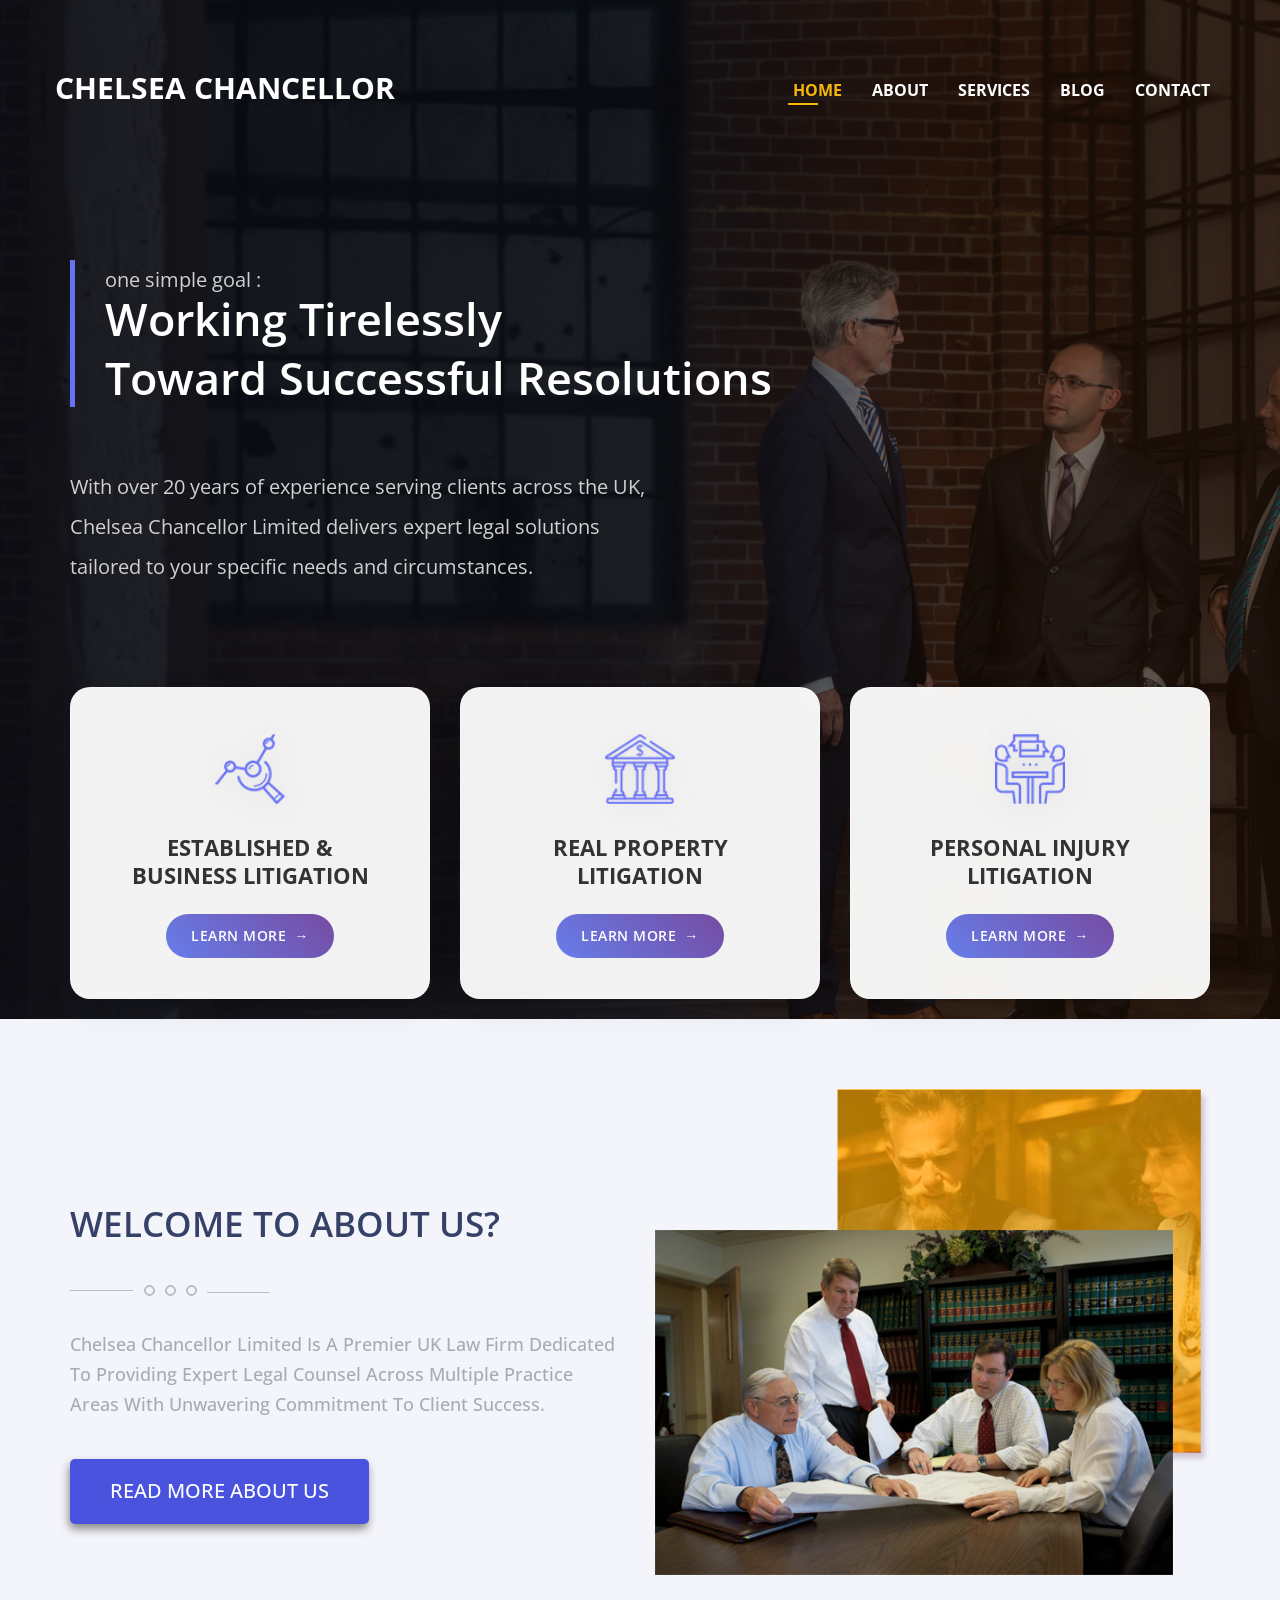
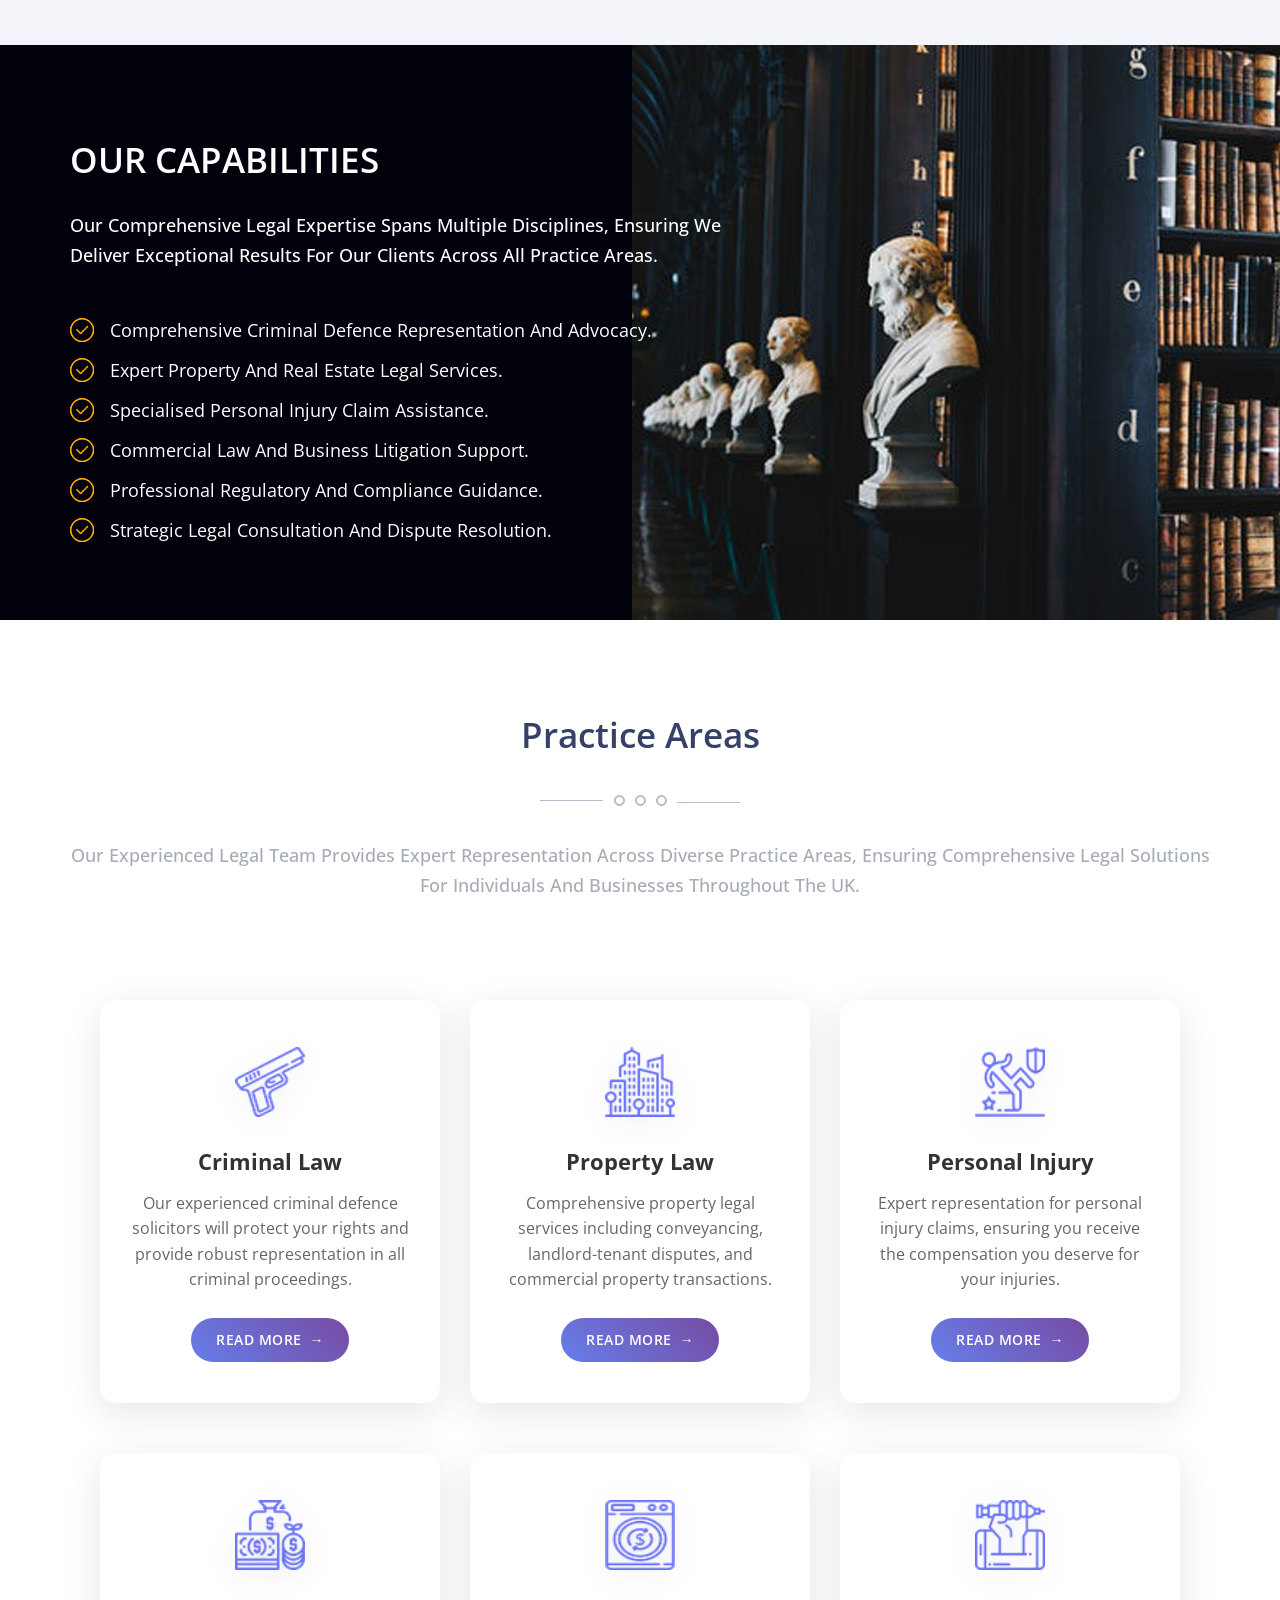
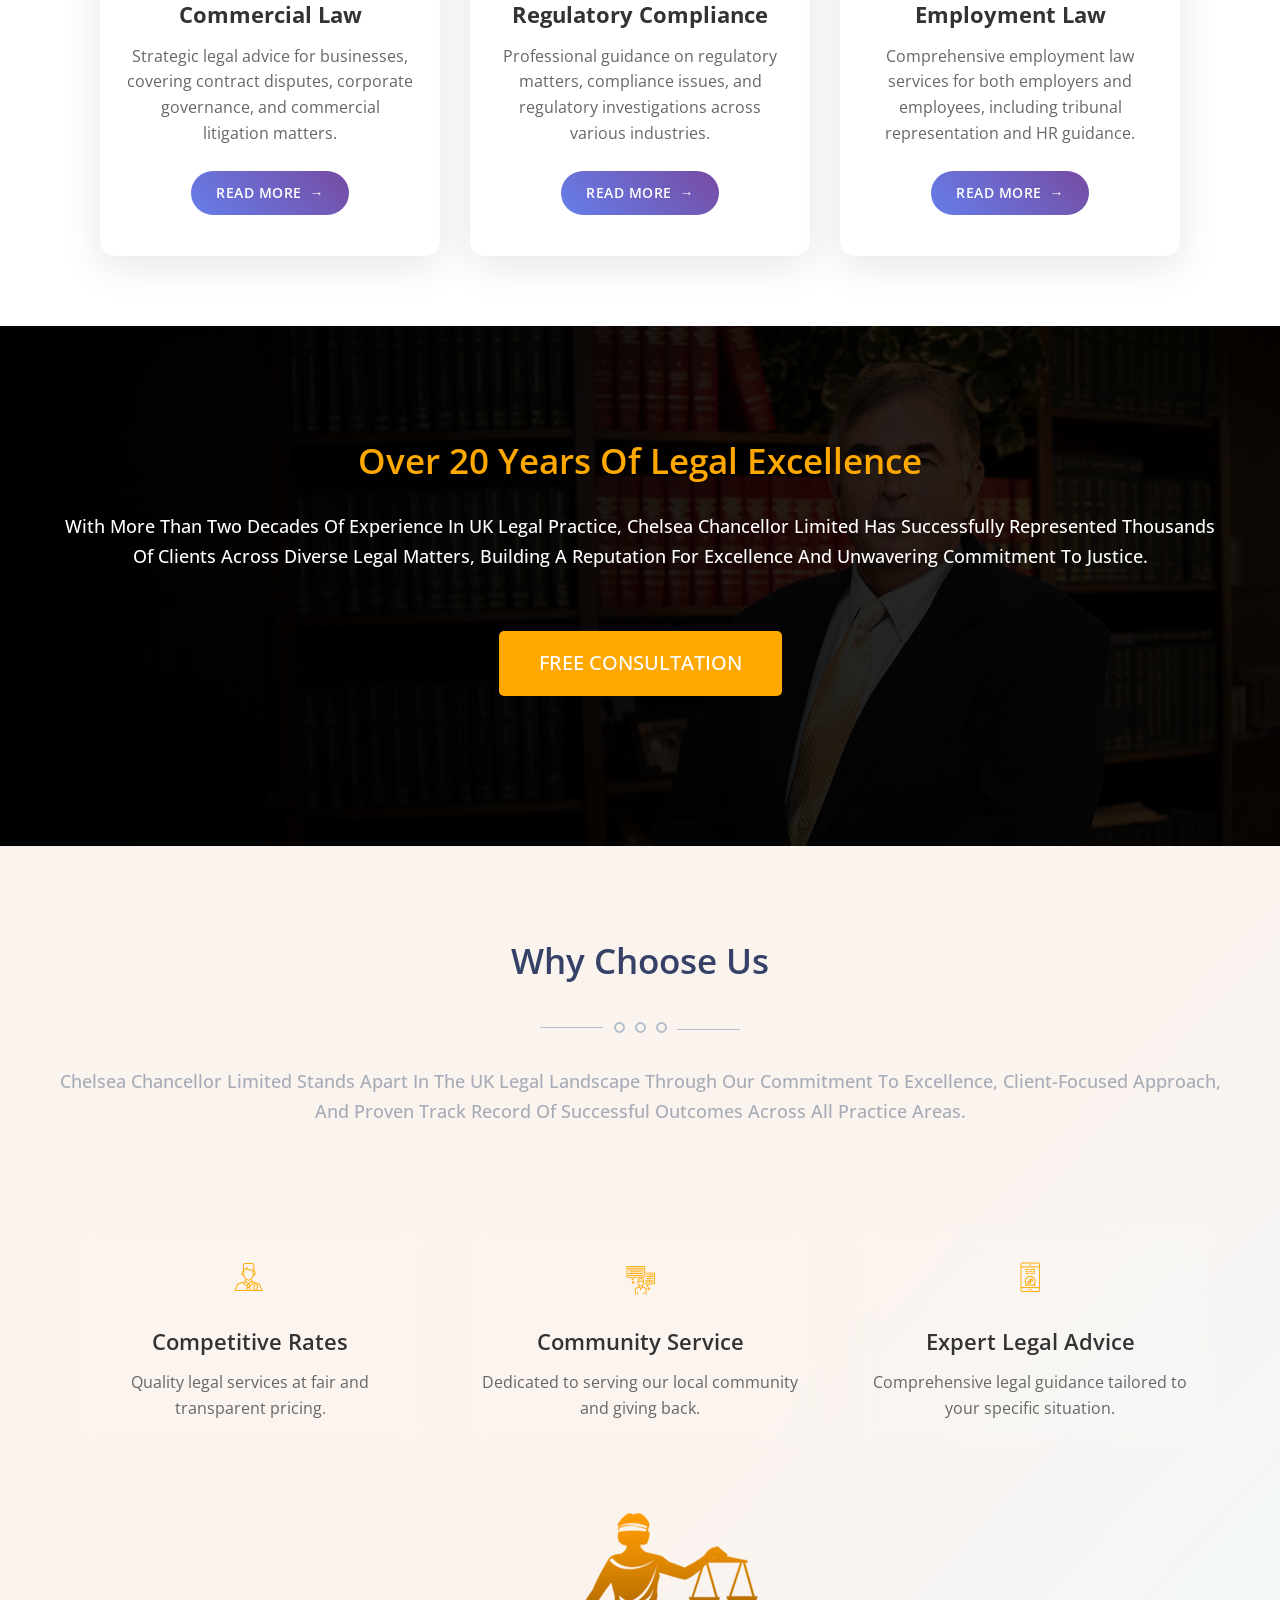
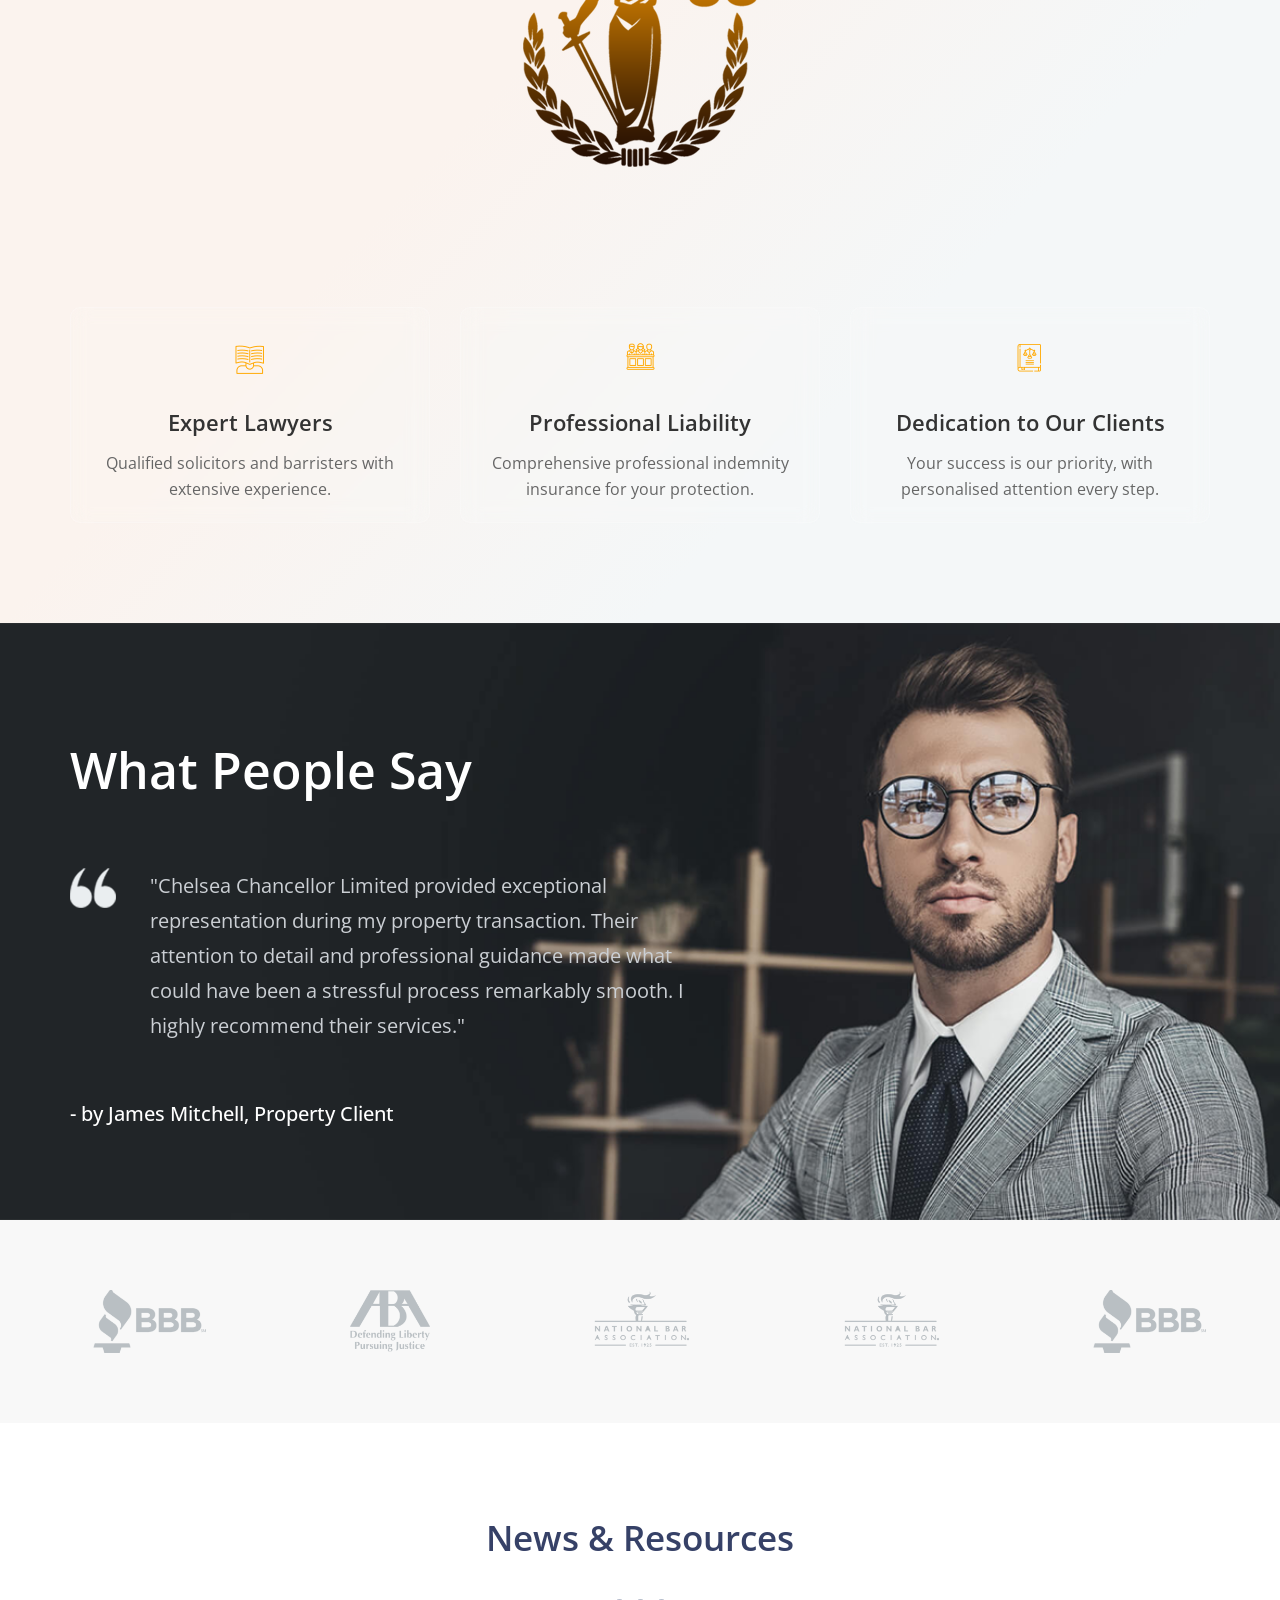
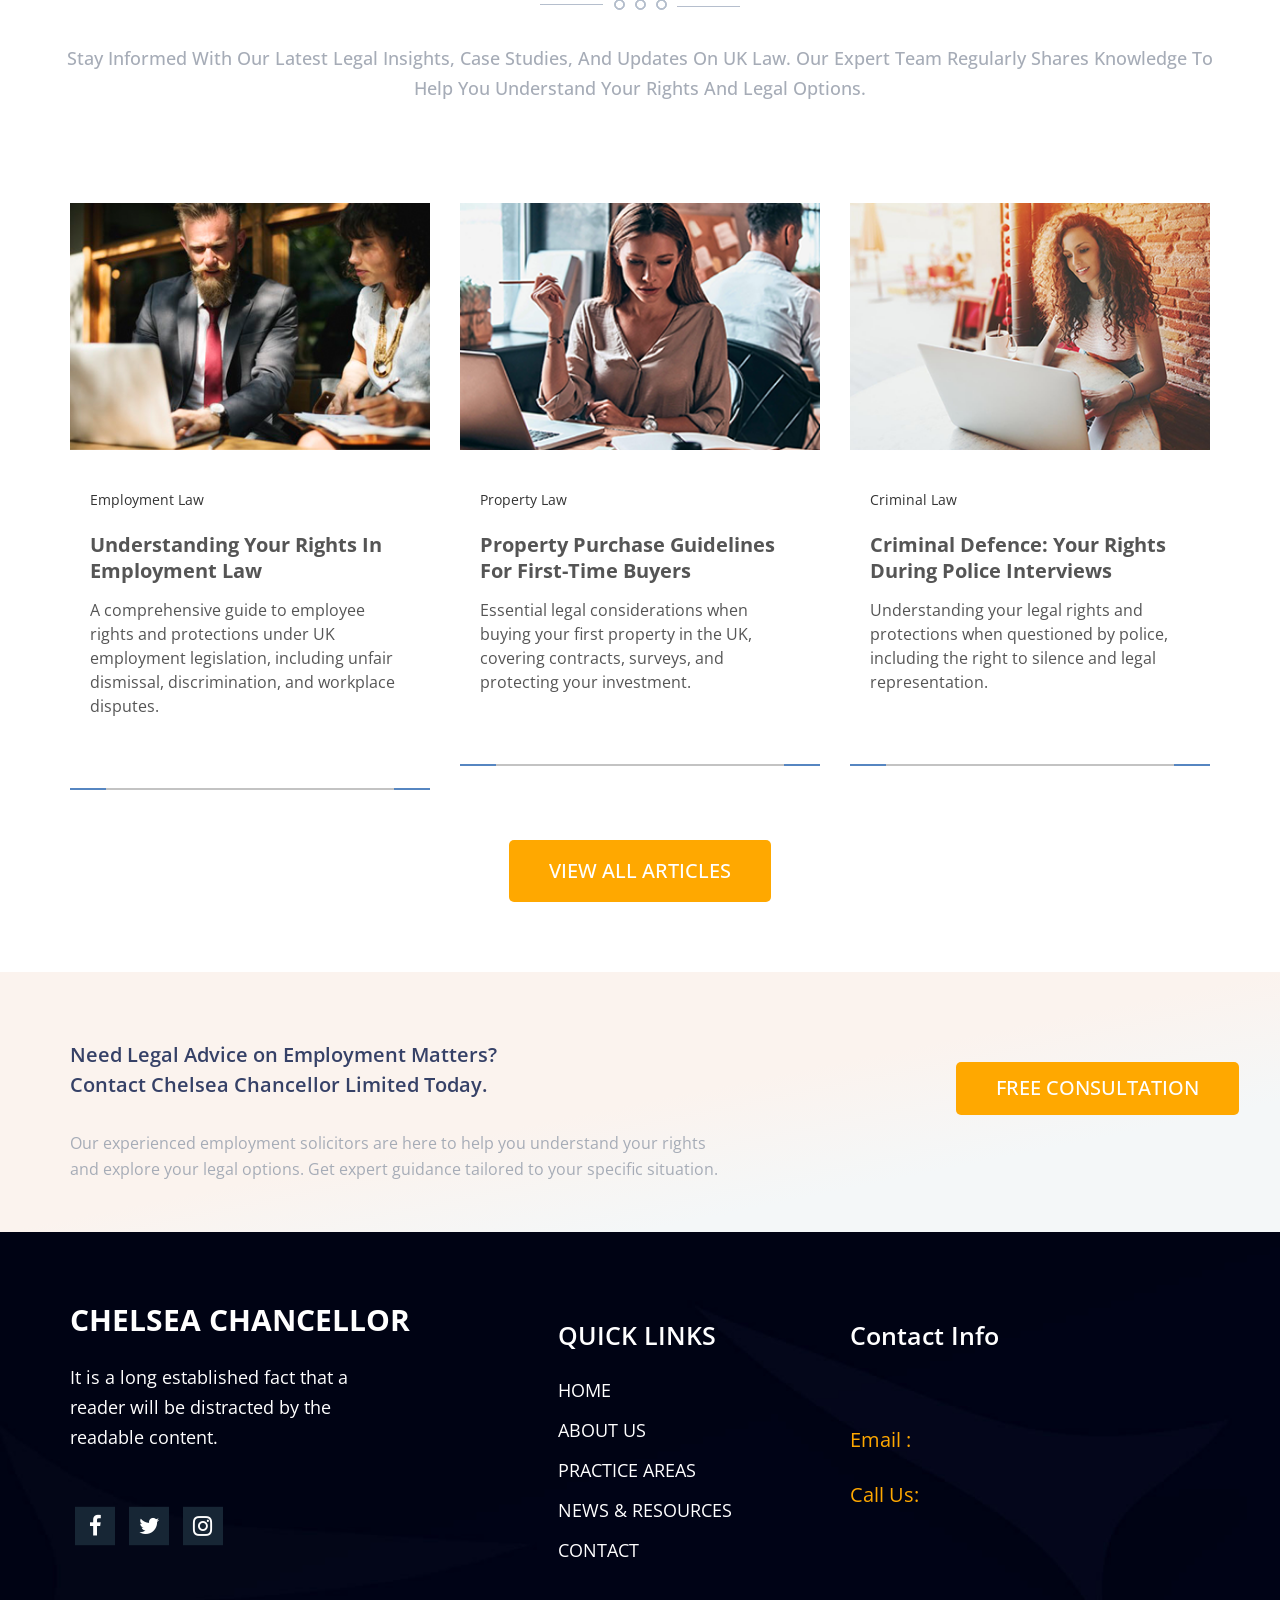
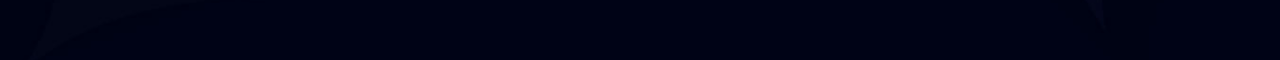
==== commit b62f607d: "25-11-2025" ====
--- a/index.html
+++ b/index.html
@@ -261,7 +261,7 @@
    </div>
    <!-- End About Us Area -->
    <!--start team Area -->
-   <section class="bg_gradient_team PB_100">
+   <!-- <section class="bg_gradient_team PB_100">
       <div class="container">
          <div class="row text-center  ">
             <div class="title wow fadeInUp">
@@ -311,7 +311,7 @@
             </div>
          </div>
       </div>
-   </section>
+   </section> -->
    <!--End team Area -->
    <!--start free consultation Area -->
    <div class="bg_free_img">
@@ -350,90 +350,77 @@
             </div>
          </div>
 
-         <div class="row about_row ">
-            <div class="divTable">
-               <div class="divTableBody">
-                  <div class="divTableRow">
-                     <div class="divTableCell text-right">
-                        <ul class="Attorneys">
-                           <li>
-                              <h1>Competitive Rates</h1>
-                              <p>Quality legal services at fair and transparent pricing.</p>
-                           </li>
-
-                        </ul>
-
-
-                        <ul class="Attorney">
-                           <li> <img src="assets/images/icone_1.png"> </li>
-                        </ul>
-
-
-                        <ul class="Attorneys">
-                           <li>
-                              <h1>Community Service</h1>
-                              <p>Dedicated to serving our local community and giving back.</p>
-                           </li>
-
-                        </ul>
-                        <ul class="Attorney">
-                           <li> <img src="assets/images/icone_2.png"> </li>
-                        </ul>
-
-
-                        <ul class="Attorneys">
-                           <li>
-                              <h1>Professional Liability</h1>
-                              <p>Comprehensive professional indemnity insurance for your protection.</p>
-                           </li>
-
-                        </ul>
-                        <ul class="Attorney">
-                           <li> <img src="assets/images/icone_5.png"> </li>
-                        </ul>
-                     </div>
-                     <div class="divTableCell text-center"> <img src="assets/images/shap-center.png" align="middle">
-                     </div>
-                     <div class="divTableCell ">
-                        <ul class="Attorney">
-                           <li> <img src="assets/images/icone_3.png"> </li>
-                        </ul>
-                        <ul class="Attorneys">
-                           <li>
-                              <h1>Expert Legal Advice</h1>
-                              <p>Comprehensive legal guidance tailored to your specific situation.</p>
-                           </li>
-
-                        </ul>
-
-
-                        <ul class="Attorney">
-                           <li> <img src="assets/images/icone_4.png"> </li>
-                        </ul>
-                        <ul class="Attorneys">
-                           <li>
-                              <h1>Expert Lawyers</h1>
-                              <p>Qualified solicitors and barristers with extensive experience.</p>
-                           </li>
-
-                        </ul>
-
-                        <ul class="Attorney">
-                           <li> <img src="assets/images/icone_6.png"> </li>
-                        </ul>
-                        <ul class="Attorneys">
-                           <li>
-                              <h1>Dedication to Our Clients</h1>
-                              <p>Your success is our priority, with personalised attention every step.</p>
-                           </li>
-
-                        </ul>
-                     </div>
-                  </div>
-               </div>
-            </div>
-
-
+         <!-- Left Column Features -->
+         <div class="row about_row">
+            <div class="col-lg-4 col-md-6 col-sm-12">
+               <div class="feature-item text-center mb-4 wow fadeInLeft" data-wow-delay="0.1s">
+                  <div class="feature-icon mb-3">
+                     <img src="assets/images/icone_1.png" alt="Competitive Rates">
+                  </div>
+                  <h3 class="feature-title">Competitive Rates</h3>
+                  <p class="feature-desc">Quality legal services at fair and transparent pricing.</p>
+               </div>
+            </div>
+            
+            <div class="col-lg-4 col-md-6 col-sm-12">
+               <div class="feature-item text-center mb-4 wow fadeInUp" data-wow-delay="0.2s">
+                  <div class="feature-icon mb-3">
+                     <img src="assets/images/icone_2.png" alt="Community Service">
+                  </div>
+                  <h3 class="feature-title">Community Service</h3>
+                  <p class="feature-desc">Dedicated to serving our local community and giving back.</p>
+               </div>
+            </div>
+            
+            <div class="col-lg-4 col-md-6 col-sm-12">
+               <div class="feature-item text-center mb-4 wow fadeInRight" data-wow-delay="0.3s">
+                  <div class="feature-icon mb-3">
+                     <img src="assets/images/icone_3.png" alt="Expert Legal Advice">
+                  </div>
+                  <h3 class="feature-title">Expert Legal Advice</h3>
+                  <p class="feature-desc">Comprehensive legal guidance tailored to your specific situation.</p>
+               </div>
+            </div>
+         </div>
+
+         <!-- Center Logo Row -->
+         <div class="row">
+            <div class="col-12 text-center mb-5 wow fadeInUp" data-wow-delay="0.4s">
+               <img src="assets/images/shap-center.png" alt="Chelsea Chancellor Limited" class="center-logo img-fluid">
+            </div>
+         </div>
+
+         <!-- Bottom Row Features -->
+         <div class="row about_row">
+            <div class="col-lg-4 col-md-6 col-sm-12">
+               <div class="feature-item text-center mb-4 wow fadeInLeft" data-wow-delay="0.5s">
+                  <div class="feature-icon mb-3">
+                     <img src="assets/images/icone_4.png" alt="Expert Lawyers">
+                  </div>
+                  <h3 class="feature-title">Expert Lawyers</h3>
+                  <p class="feature-desc">Qualified solicitors and barristers with extensive experience.</p>
+               </div>
+            </div>
+            
+            <div class="col-lg-4 col-md-6 col-sm-12">
+               <div class="feature-item text-center mb-4 wow fadeInUp" data-wow-delay="0.6s">
+                  <div class="feature-icon mb-3">
+                     <img src="assets/images/icone_5.png" alt="Professional Liability">
+                  </div>
+                  <h3 class="feature-title">Professional Liability</h3>
+                  <p class="feature-desc">Comprehensive professional indemnity insurance for your protection.</p>
+               </div>
+            </div>
+            
+            <div class="col-lg-4 col-md-6 col-sm-12">
+               <div class="feature-item text-center mb-4 wow fadeInRight" data-wow-delay="0.7s">
+                  <div class="feature-icon mb-3">
+                     <img src="assets/images/icone_6.png" alt="Client Dedication">
+                  </div>
+                  <h3 class="feature-title">Dedication to Our Clients</h3>
+                  <p class="feature-desc">Your success is our priority, with personalised attention every step.</p>
+               </div>
+            </div>
          </div>
       </div>
 
@@ -497,7 +484,7 @@
             <div class="item"><img src="assets/images/client_logo/client_logo-1.png" alt=""></div>
             <div class="item"><img src="assets/images/client_logo/client_logo-2.png" alt=""></div>
             <div class="item"><img src="assets/images/client_logo/client_logo-3.png" alt=""></div>
-            <div class="item"><img src="assets/images/client_logo/client_logo-4.png" alt=""></div>
+            <div class="item"><img src="assets/images/client_logo/client_logo-3.png" alt=""></div>
             <div class="item"><img src="assets/images/client_logo/client_logo-5.png" alt=""></div>
          </div>
          <!--#End Our Partners assets/images -->
--- a/assets/css/style.css
+++ b/assets/css/style.css
@@ -1,4 +1,3 @@
-
 /*Color Variables*/
 ::selection {
     background-color:#99a9bb;
@@ -2599,6 +2598,7 @@
     line-height: 20px;
     color:#555 !important;
 }
+.post-info p
 .post-info p{
     line-height: 20px;
     font-size: 12px;
@@ -3154,3 +3154,127 @@
         font-size: 20px;
     }
 }
+
+/* Why Choose Us Responsive Styles */
+.feature-item {
+    padding: 20px;
+    transition: transform 0.3s ease, box-shadow 0.3s ease;
+    border-radius: 10px;
+    background: rgba(255, 255, 255, 0.1);
+    backdrop-filter: blur(10px);
+    border: 1px solid rgba(255, 255, 255, 0.2);
+    margin-bottom: 30px;
+}
+
+.feature-item:hover {
+    transform: translateY(-10px);
+    box-shadow: 0 15px 35px rgba(0, 0, 0, 0.1);
+}
+
+.feature-icon {
+    display: flex;
+    justify-content: center;
+    align-items: center;
+    margin-bottom: 20px;
+}
+
+.feature-icon img {
+    max-width: 60px;
+    height: auto;
+    transition: transform 0.3s ease;
+}
+
+.feature-item:hover .feature-icon img {
+    transform: scale(1.1);
+}
+
+.feature-title {
+    font-size: 22px;
+    font-weight: 600;
+    color: #333;
+    margin-bottom: 15px;
+    line-height: 1.3;
+}
+
+.feature-desc {
+    font-size: 16px;
+    color: #666;
+    line-height: 1.6;
+    margin-bottom: 0;
+}
+
+.center-logo {
+    max-width: 300px;
+    height: auto;
+    margin: 40px 0;
+}
+
+/* Responsive breakpoints */
+@media (max-width: 991px) {
+    .feature-item {
+        padding: 25px 15px;
+        margin-bottom: 25px;
+    }
+    
+    .feature-title {
+        font-size: 20px;
+    }
+    
+    .center-logo {
+        max-width: 250px;
+        margin: 30px 0;
+    }
+}
+
+@media (max-width: 767px) {
+    .feature-item {
+        padding: 20px 10px;
+        margin-bottom: 20px;
+    }
+    
+    .feature-title {
+        font-size: 18px;
+    }
+    
+    .feature-desc {
+        font-size: 14px;
+    }
+    
+    .center-logo {
+        max-width: 200px;
+        margin: 20px 0;
+    }
+    
+    .feature-icon img {
+        max-width: 50px;
+    }
+}
+
+@media (max-width: 575px) {
+    .feature-item {
+        padding: 15px;
+        margin-bottom: 15px;
+    }
+    
+    .feature-title {
+        font-size: 16px;
+        margin-bottom: 10px;
+    }
+    
+    .feature-desc {
+        font-size: 13px;
+    }
+    
+    .center-logo {
+        max-width: 150px;
+        margin: 15px 0;
+    }
+    
+    .feature-icon img {
+        max-width: 40px;
+    }
+    
+    .bg_gradient_team {
+        padding: 40px 0;
+    }
+}
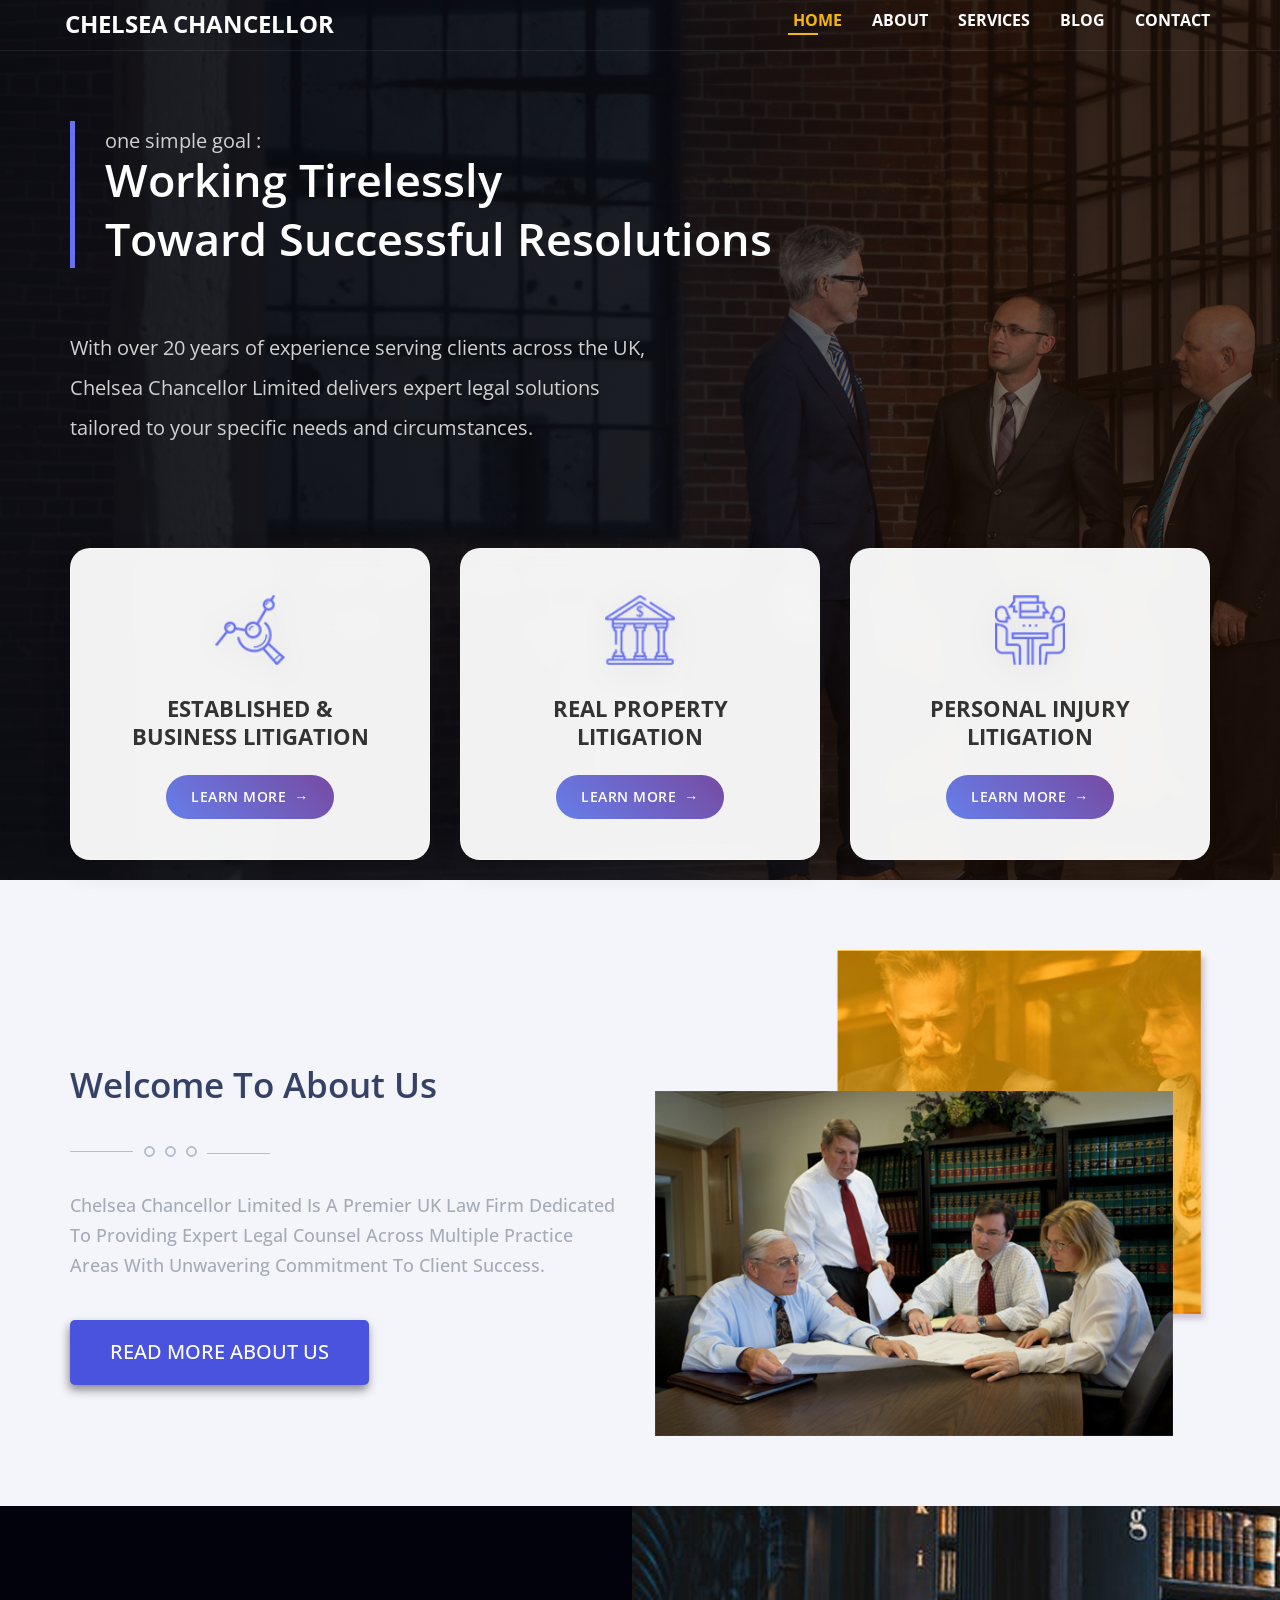
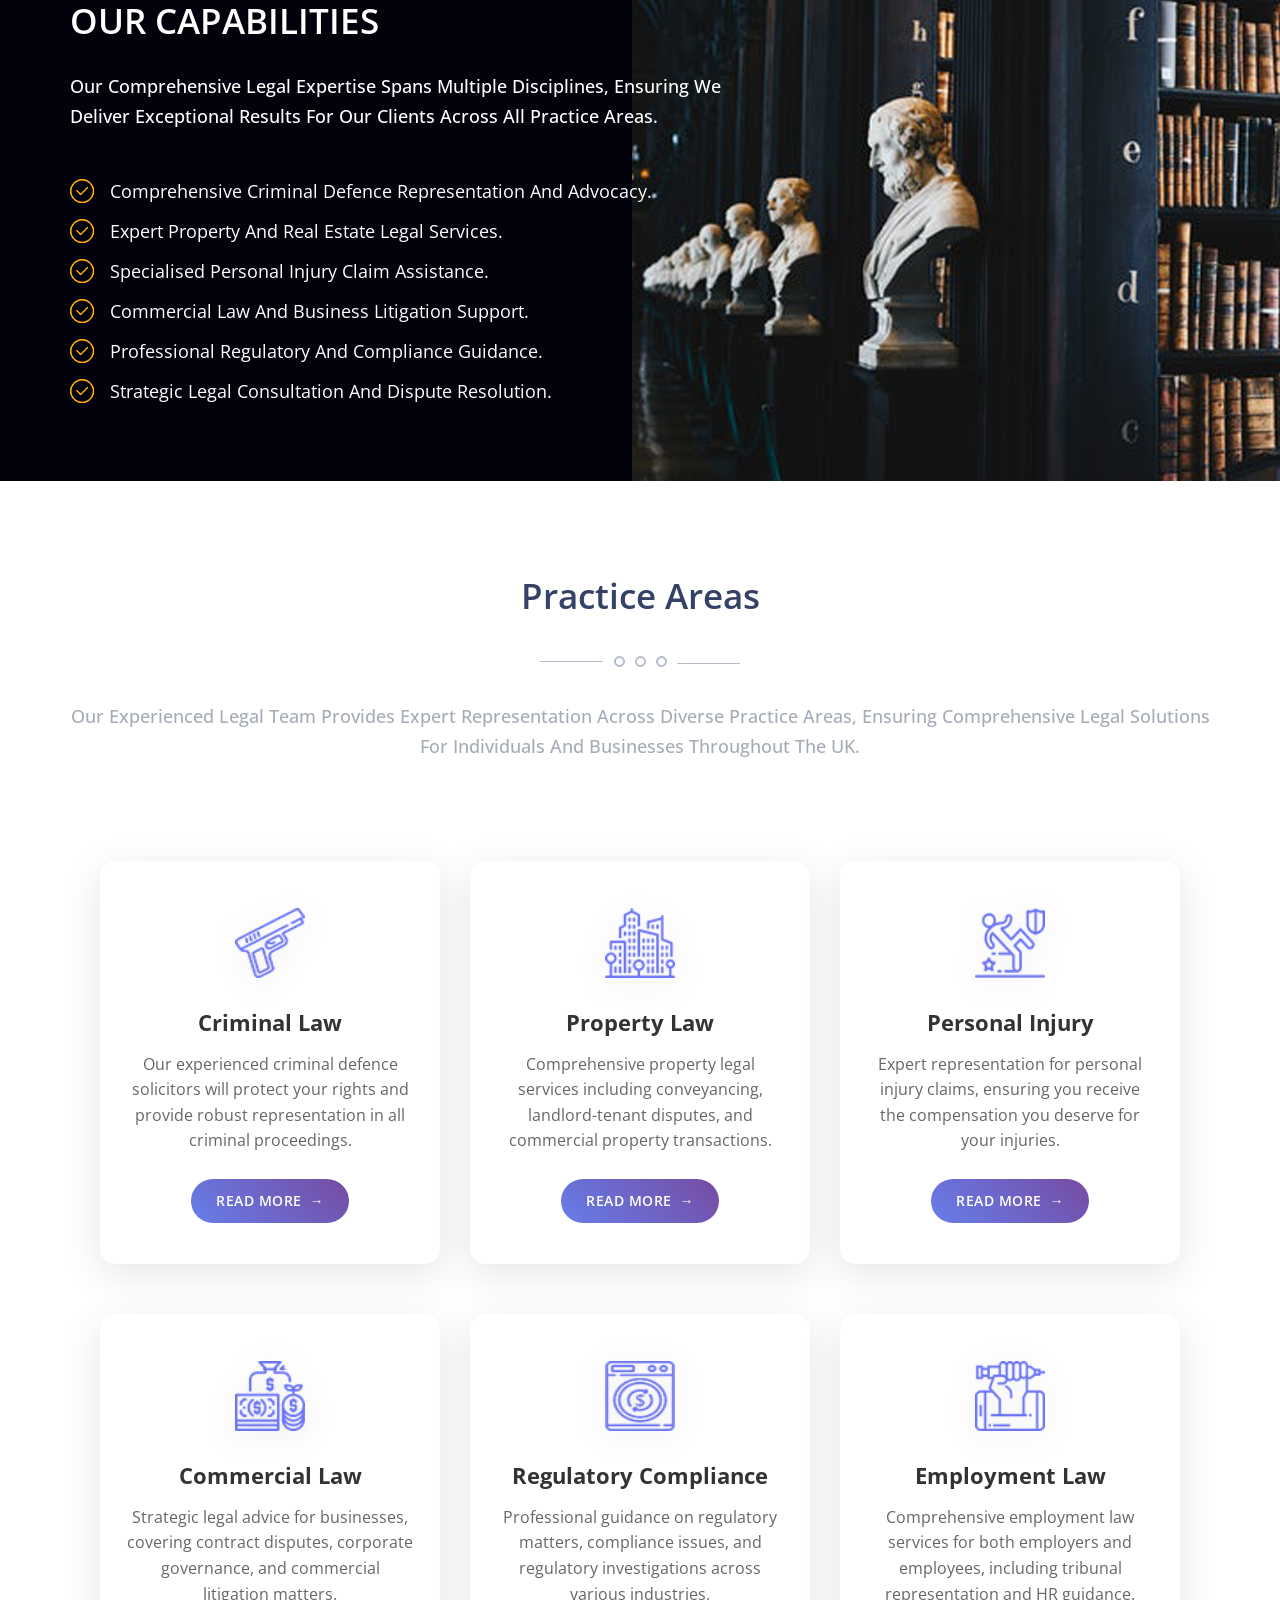
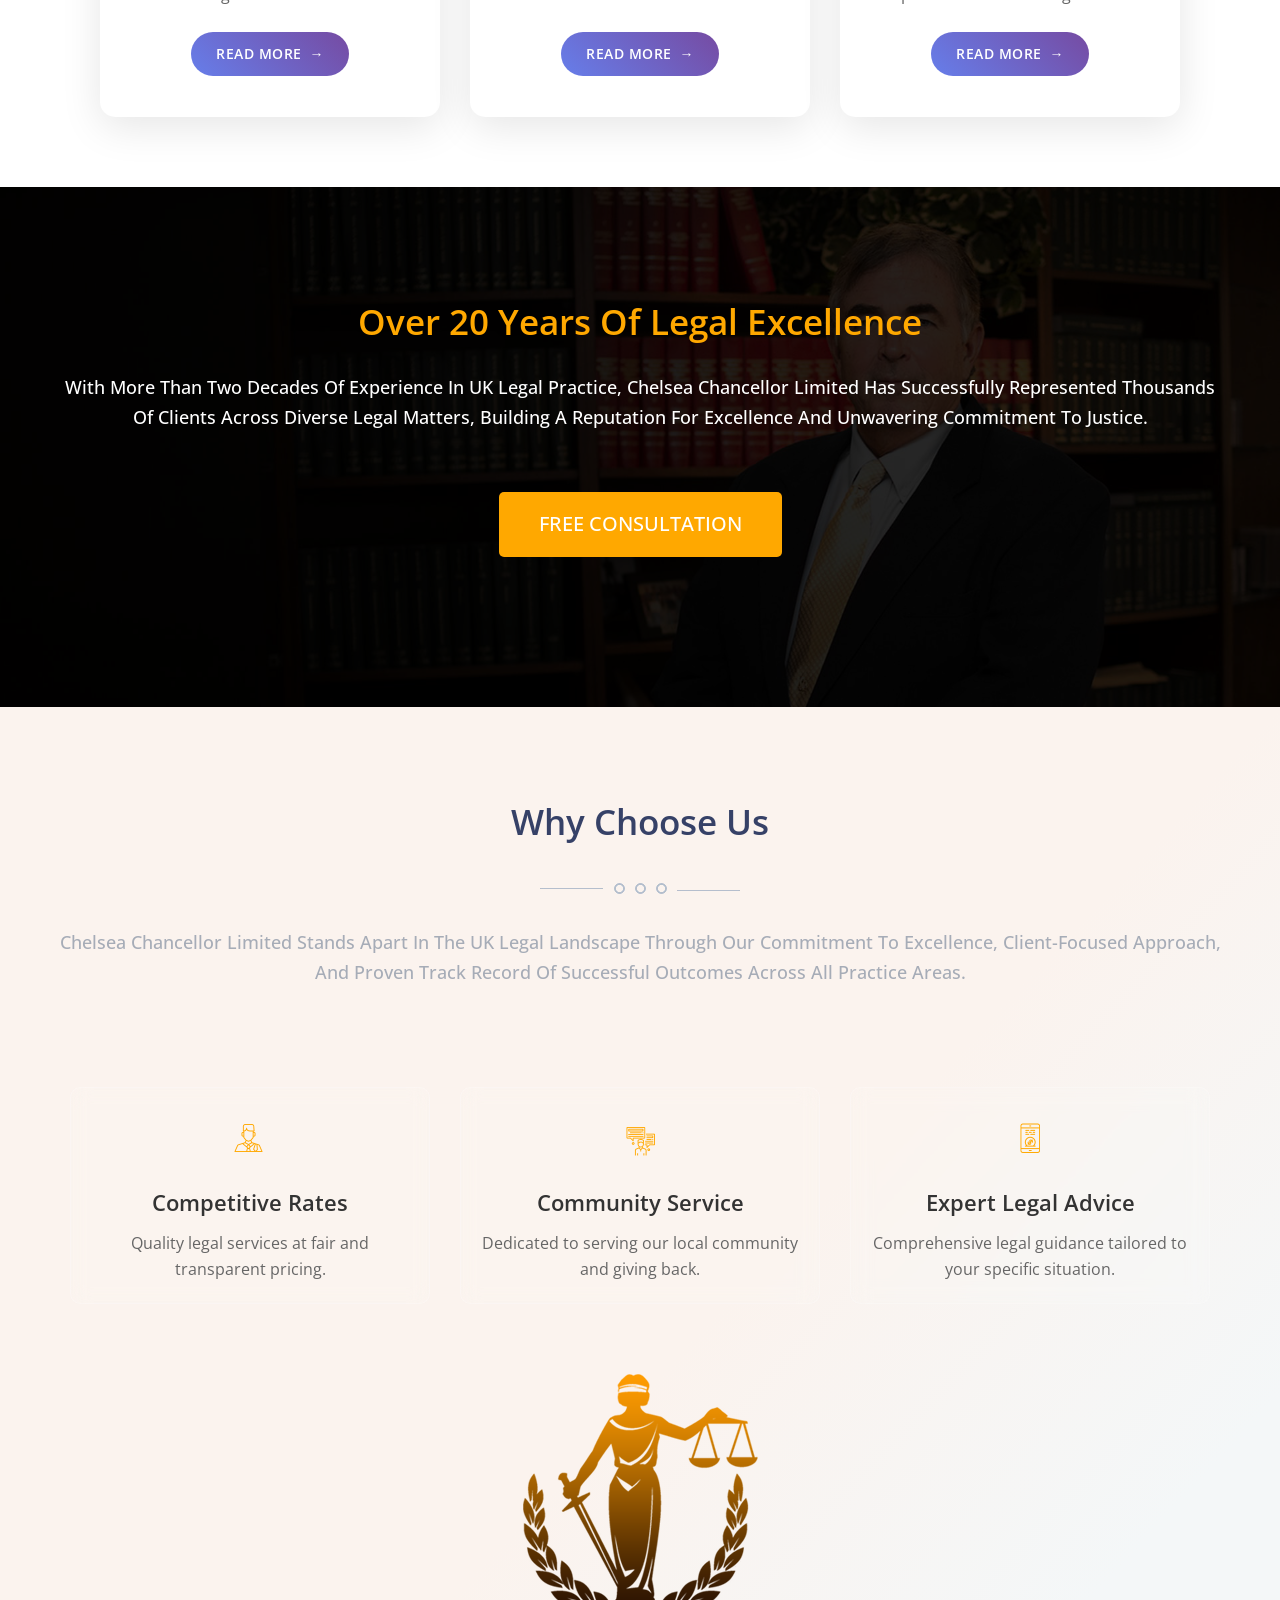
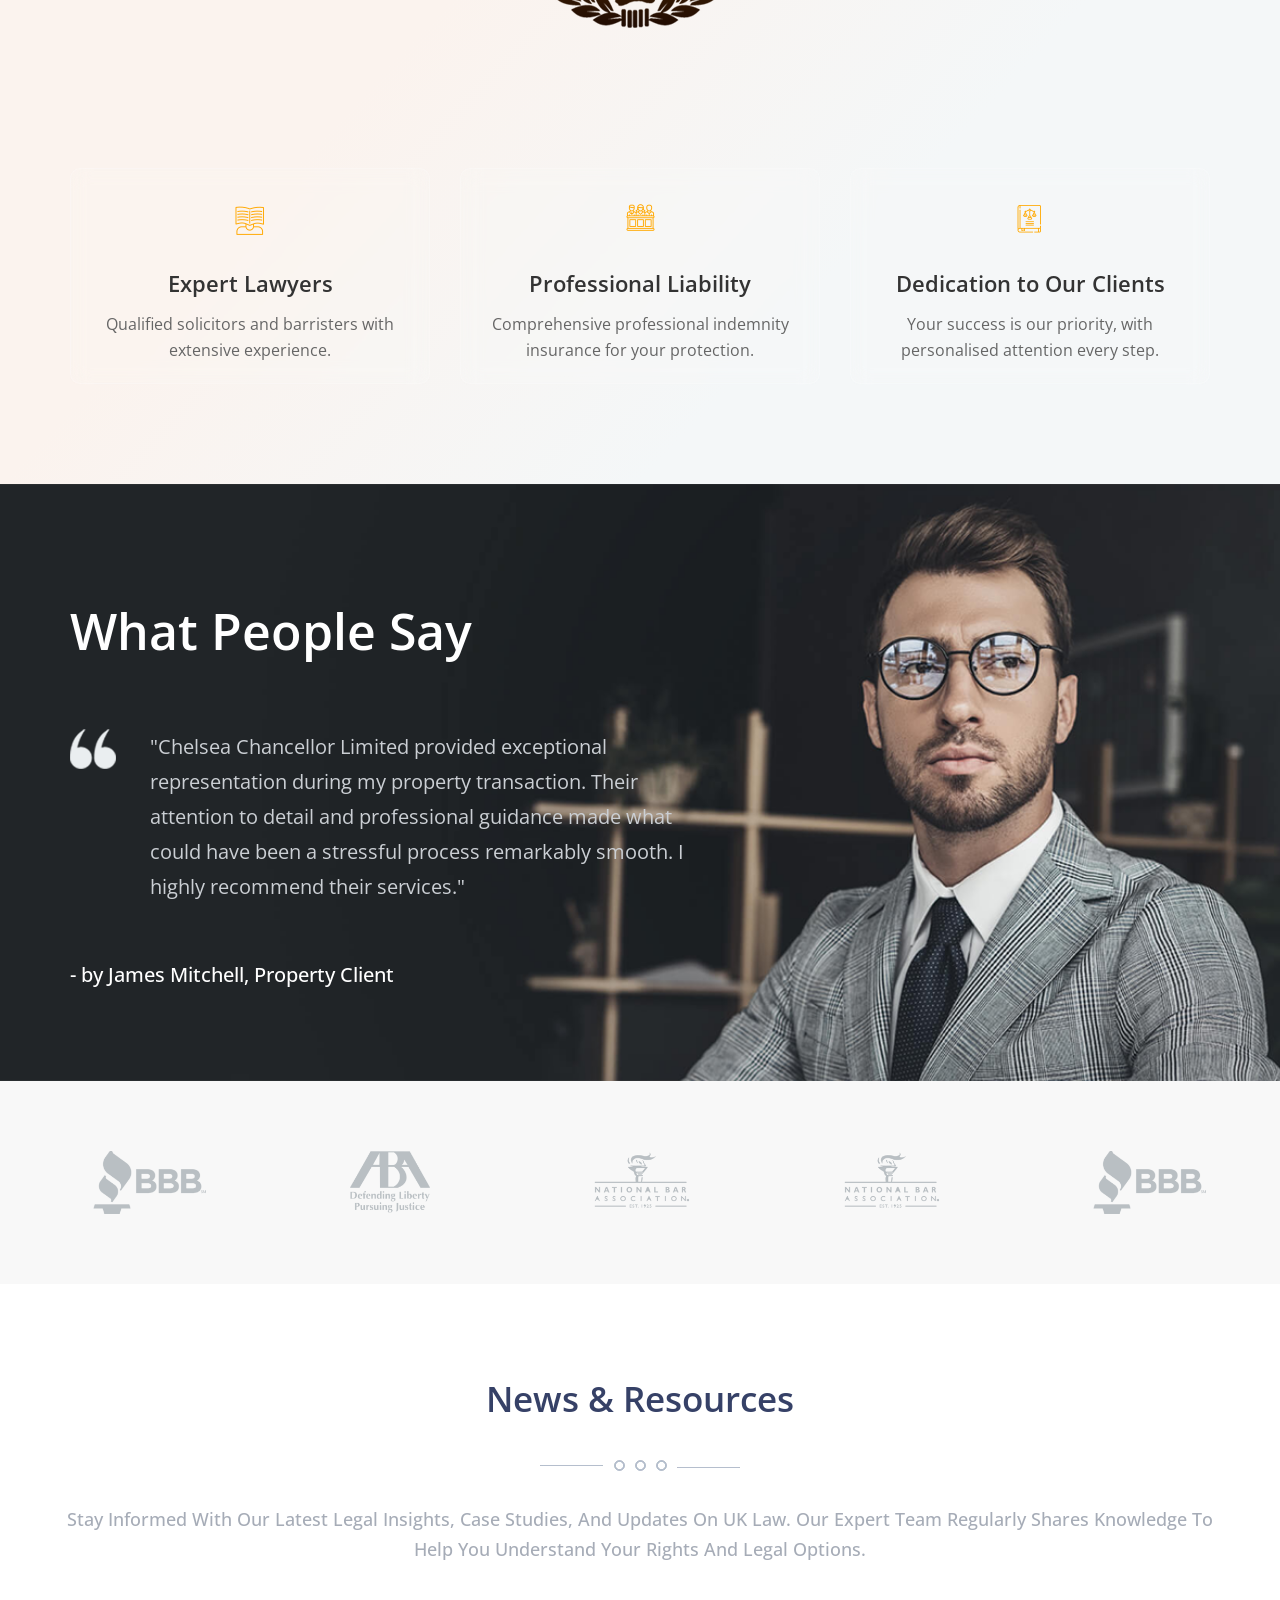
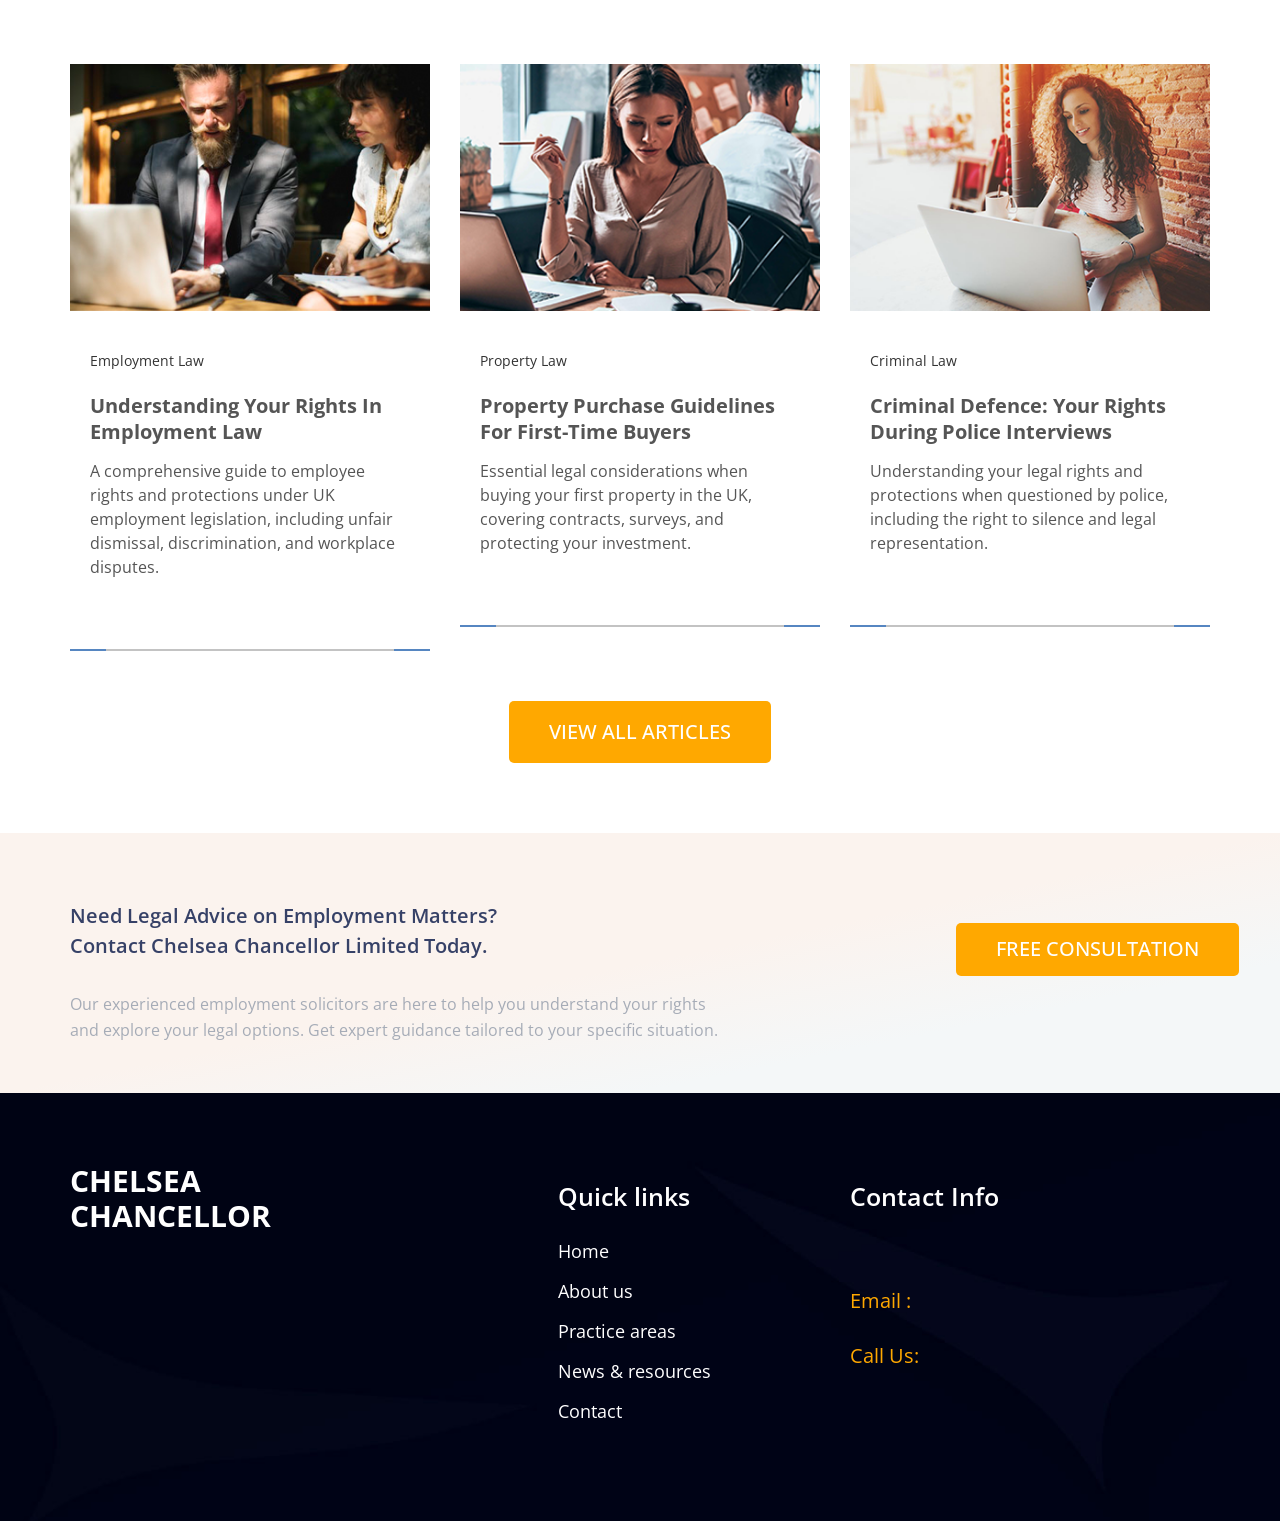
==== commit 7916c242: "26-11-2025" ====
--- a/index.html
+++ b/index.html
@@ -93,7 +93,7 @@
          <div class="row ">
             <!--#about-text start -->
             <div class="who_we_area title text-left col-md-6 col-sm-6 col-4pad wow fadeInUp">
-               <h1 class="PT-90"> WELCOME TO ABOUT US? </h1>
+               <h1 class="PT-90"> Welcome to about us </h1>
                <div class="hed_img">
                   <img src="assets/images/headding-img.png">
                </div>
--- a/assets/css/style.css
+++ b/assets/css/style.css
@@ -1,59 +1,66 @@
 /*Color Variables*/
 ::selection {
-    background-color:#99a9bb;
-    color: #FFF
+  background-color: #99a9bb;
+  color: #FFF
 }
 
 /*----------------------------------
    1.Start button
 ------------------------------------*/
-.btn{
-padding: 18px 40px;
-    font-size: 20px;
-    font-weight: 500;
-    border-radius: 0px;
-      display: inline-block;
-    border: 0;
-     text-transform: uppercase;
-     text-decoration: none !important;
+.btn {
+  padding: 18px 40px;
+  font-size: 20px;
+  font-weight: 500;
+  border-radius: 0px;
+  display: inline-block;
+  border: 0;
+  text-transform: uppercase;
+  text-decoration: none !important;
 
 }
 
 .btn-default {
-   background: #4a53dd !important;
-    color: #fff !important;
-    border-radius: 5px;
+  background: #4a53dd !important;
+  color: #fff !important;
+  border-radius: 5px;
 }
 
 .btn-default:hover {
-    color: #fff !important;
-    background:#ffa800 !important; 
-   
+  color: #fff !important;
+  background: #ffa800 !important;
+
 }
 
 .btn-primary {
-   background: #ffa800 !important;
-    color: #fff !important;
-    border-radius: 5px;
-  }
-   
-.btn-primary:hover{
-    color: #fff !important;
-    border-radius:5px;
-    background:#4a53dd !important;
-}
-.radius-50{
+  background: #ffa800 !important;
+  color: #fff !important;
+  border-radius: 5px;
+}
+
+.btn-primary:hover {
+  color: #fff !important;
+  border-radius: 5px;
+  background: #4a53dd !important;
+}
+
+.radius-50 {
   border-radius: 5px !important;
   padding: 12px 40px !important;
 }
-a:before, a:after, .btn:before, .btn:after, button:before, button:after {
-    transition: all 300ms linear 0s;
+
+a:before,
+a:after,
+.btn:before,
+.btn:after,
+button:before,
+button:after {
+  transition: all 300ms linear 0s;
 }
 
 
 a {
-      color: #fff !important;
-    text-decoration: none !important;
+  color: #fff !important;
+  text-decoration: none !important;
 }
 
 /*----------------------------------
@@ -69,14 +76,16 @@
   text-align: center;
   text-transform: uppercase;
 }
-.title h2  {
-    font-size: 30px;
-    color: #99a9bb;
- 
-    font-weight: 550;
-    text-transform: capitalize;
-}
-.pt_banner_30{
+
+.title h2 {
+  font-size: 30px;
+  color: #99a9bb;
+
+  font-weight: 550;
+  text-transform: capitalize;
+}
+
+.pt_banner_30 {
   padding-top: 35px !important;
 }
 
@@ -87,6 +96,7 @@
   color: #555555;
   padding-top: 55px;
 }
+
 .subtitle h2 {
 
   color: #222222;
@@ -108,11 +118,11 @@
 }
 
 .p0 {
-  padding:0px;
+  padding: 0px;
 }
 
 body {
- font-family: 'Open Sans', sans-serif;
+  font-family: 'Open Sans', sans-serif;
   /*Section Fix*/
 }
 
@@ -123,66 +133,106 @@
   font-size: 16px;
   margin: 0;
 }
-body section.row, body header.row, body footer.row {
+
+body section.row,
+body header.row,
+body footer.row {
   margin: 0;
   font-family: 'Open Sans', sans-serif;
 }
 
 /*Ancore*/
-a, .btn, button {
+a,
+.btn,
+button {
   outline: none;
   transition: all 300ms linear 0s;
 }
-a:before, a:after, .btn:before, .btn:after, button:before, button:after {
+
+a:before,
+a:after,
+.btn:before,
+.btn:after,
+button:before,
+button:after {
   transition: all 300ms linear 0s;
 }
-a:focus, a:hover, .btn:focus, .btn:hover, button:focus, button:hover {
+
+a:focus,
+a:hover,
+.btn:focus,
+.btn:hover,
+button:focus,
+button:hover {
   outline: none;
   text-decoration: none;
   transition: all 300ms linear 0s;
 }
-.h1, .h2, .h3, .h4, .h5, .h6, h1, h2, h3, h4, h5, h6 {
-    font-weight: 700;
+
+.h1,
+.h2,
+.h3,
+.h4,
+.h5,
+.h6,
+h1,
+h2,
+h3,
+h4,
+h5,
+h6 {
+  font-weight: 700;
 }
 
 blockquote {
-    display: block;
-    -webkit-margin-before: 1em;
-    -webkit-margin-after: 1em;
-    -webkit-margin-start: 40px;
-    -webkit-margin-end: 40px;
-}
-blockquote, q {
-    position: relative;
-    padding: 4rem 3rem 3rem;
-    text-align: center;
-    font-size: 2rem;
-    line-height: 1.88;
-    border: 1px double rgba(0,0,0,.1);
-    margin: 6rem 0;
-    display: block;
-}
-thead, th, td {
-    border: 1px solid black;
-    padding: 10px;
-}
+  display: block;
+  -webkit-margin-before: 1em;
+  -webkit-margin-after: 1em;
+  -webkit-margin-start: 40px;
+  -webkit-margin-end: 40px;
+}
+
+blockquote,
+q {
+  position: relative;
+  padding: 4rem 3rem 3rem;
+  text-align: center;
+  font-size: 2rem;
+  line-height: 1.88;
+  border: 1px double rgba(0, 0, 0, .1);
+  margin: 6rem 0;
+  display: block;
+}
+
+thead,
+th,
+td {
+  border: 1px solid black;
+  padding: 10px;
+}
+
 ul li {
-    line-height: 30px;
-}
+  line-height: 30px;
+}
+
 ol li {
-    line-height: 30px;
-}
+  line-height: 30px;
+}
+
 strong {
-    font-weight: 600;
-    line-height: 35px;
-}
-tbody a{
-  color:#337ab7 !important;
-}
-dd, dt {
-    line-height: 2.428571;
-    }
-   
+  font-weight: 600;
+  line-height: 35px;
+}
+
+tbody a {
+  color: #337ab7 !important;
+}
+
+dd,
+dt {
+  line-height: 2.428571;
+}
+
 /*--------------------------------------------------*/
 
 
@@ -190,44 +240,51 @@
 
 
 .header_aera {
-  background:no-repeat !important;
+  background: no-repeat !important;
   border-radius: 0;
   border: 0;
   margin: 0;
-  
-  
-      padding: 70px 0px;
+
+
+  padding: 70px 0px;
   width: 100%;
   z-index: 9999;
   top: 0;
- 
+  transition: padding 0.3s ease, background-color 0.3s ease, box-shadow 0.3s ease;
+
 }
 
 .header_aera .show {
   height: 80px;
   border-bottom: 1px solid transparent;
 }
+
 .header_aera .navbar-header .navbar-brand {
-  padding-top:0px !important;
-  text-transform:uppercase;
-}
+  padding-top: 0px !important;
+  text-transform: uppercase;
+}
+
 .header_aera .navbar-header .navbar-brand img {
   max-width: 100%;
 }
+
 .header_aera .navbar-collapse .navbar-nav.navbar-right li a {
-  
-    text-transform: uppercase;
-    padding: 0;
-    font-family: 'Open Sans', sans-serif;
-    padding-left: 30px;
-    color: #fff !important;
-    font-size: 16px;
-    font-weight: 700;
-
-}
-.header_aera .navbar-collapse .navbar-nav.navbar-right li a:hover, .header_aera .navbar-collapse .navbar-nav.navbar-right li a:focus {
+
+  text-transform: uppercase;
+  padding: 0;
+  font-family: 'Open Sans', sans-serif;
+  padding-left: 30px;
+  color: #fff !important;
+  font-size: 16px;
+  font-weight: 700;
+
+}
+
+.header_aera .navbar-collapse .navbar-nav.navbar-right li a:hover,
+.header_aera .navbar-collapse .navbar-nav.navbar-right li a:focus {
   color: #f6b60b;
 }
+
 .header_aera .navbar-collapse .navbar-nav.navbar-right li .nav_searchFrom {
   width: 100px;
   background: #f6b60b;
@@ -236,7 +293,9 @@
   text-align: center;
   margin-left: 15px;
 }
-.header_aera .navbar-collapse .navbar-nav.navbar-right li .nav_searchFrom:hover, .header_aera .navbar-collapse .navbar-nav.navbar-right li .nav_searchFrom:focus {
+
+.header_aera .navbar-collapse .navbar-nav.navbar-right li .nav_searchFrom:hover,
+.header_aera .navbar-collapse .navbar-nav.navbar-right li .nav_searchFrom:focus {
   color: #222222;
 }
 
@@ -244,11 +303,13 @@
 .header_aera .navbar-collapse .navbar-nav.navbar-right li.submenu ul li {
   display: block;
 }
+
 .header_aera .navbar-collapse .navbar-nav.navbar-right li.submenu ul li a {
   line-height: normal;
   padding: 12px 8px;
   display: block;
 }
+
 .header_aera .navbar-collapse .navbar-nav.navbar-right li.submenu ul:before {
   content: "";
   width: 100%;
@@ -262,6 +323,7 @@
   transform-origin: 0 50%;
   transition: all 800ms ease-in-out;
 }
+
 .header_aera .navbar-collapse .navbar-nav.navbar-right li.submenu ul:after {
   content: "";
   width: 100%;
@@ -275,13 +337,16 @@
   transform-origin: 100% 50%;
   transition: all 800ms ease-in-out;
 }
+
 @media (min-width: 768px) {
   .header_aera .navbar-collapse .navbar-nav.navbar-right li:hover.submenu ul {
     transform: rotateX(0deg);
   }
+
   .header_aera .navbar-collapse .navbar-nav.navbar-right li:hover.submenu ul:before {
     transform: scaleX(1);
   }
+
   .header_aera .navbar-collapse .navbar-nav.navbar-right li:hover.submenu ul:after {
     transform: scaleX(1);
   }
@@ -294,12 +359,14 @@
   position: relative;
   box-shadow: none;
 }
+
 .header_aera_tow .navbar_right_fulid {
   background: #fff;
   height: 100px;
   padding-left: 20px;
   box-shadow: 0px 0px 40px 0px rgba(21, 47, 95, 0.2);
 }
+
 .header_aera_tow .navbar_right_fulid:after {
   content: "";
   position: absolute;
@@ -310,11 +377,14 @@
   z-index: -1;
   box-shadow: 0px 0px 40px 0px rgba(21, 47, 95, 0.2);
 }
+
 .header_aera_tow .navbar_right_fulid ul.nav.navbar-nav.navbar-right {
   margin-right: 0;
 }
 
-.navbar-default .navbar-nav > .open > a, .navbar-default .navbar-nav > .open > a:focus, .navbar-default .navbar-nav > .open > a:hover {
+.navbar-default .navbar-nav>.open>a,
+.navbar-default .navbar-nav>.open>a:focus,
+.navbar-default .navbar-nav>.open>a:hover {
   background-color: transparent;
 }
 
@@ -325,570 +395,618 @@
 
 /*start banner area 1*/
 /*--------------------------------------------------*/
-.title-left h1{
-    font-size: 35px;
-    font-weight: 700;
-    color: #364167;
-        line-height: 50px;
-    text-transform: capitalize;
-}
-  
-.bg-banner-img{
- 
-    background: rgba(255,255,255,0);
-    background-image: url(../images/banner-img.jpg);
-    background-repeat: no-repeat;
-    background-position: center bottom;
-    -webkit-background-size: cover;
-    -moz-background-size: cover;
-    -o-background-size: cover;
-    background-size: cover;
-}
-.bg_free_img{
-    background-image: url(../images/banner-bg-bottom.png);
-    background-repeat: no-repeat;
-    background-position: center top;
-    -webkit-background-size: cover;
-    -moz-background-size: cover;
-    -o-background-size: cover;
-    background-size: cover;
-}
-.about-banner-img{
-  background: rgba(255,255,255,0);
-    background-image: url(../images/about-banner-img.jpg);
-    background-repeat: no-repeat;
-    background-position: center bottom;
-    -webkit-background-size: cover;
-    -moz-background-size: cover;
-    -o-background-size: cover;
-    background-size: cover;
-}
-
-
-.service-banner-img{
-  background: rgba(255,255,255,0);
-    background-image: url(../images/service-banner-img.jpg);
-    background-repeat: no-repeat;
-    background-position: center bottom;
-    -webkit-background-size: cover;
-    -moz-background-size: cover;
-    -o-background-size: cover;
-    background-size: cover;
-}
-  
-.mb-90{
-  padding-bottom:140px;
-
-}
-.PB_100{
+.title-left h1 {
+  font-size: 35px;
+  font-weight: 700;
+  color: #364167;
+  line-height: 50px;
+  text-transform: capitalize;
+}
+
+.bg-banner-img {
+
+  background: rgba(255, 255, 255, 0);
+  background-image: url(../images/banner-img.jpg);
+  background-repeat: no-repeat;
+  background-position: center bottom;
+  -webkit-background-size: cover;
+  -moz-background-size: cover;
+  -o-background-size: cover;
+  background-size: cover;
+}
+
+.bg_free_img {
+  background-image: url(../images/banner-bg-bottom.png);
+  background-repeat: no-repeat;
+  background-position: center top;
+  -webkit-background-size: cover;
+  -moz-background-size: cover;
+  -o-background-size: cover;
+  background-size: cover;
+}
+
+.about-banner-img {
+  background: rgba(255, 255, 255, 0);
+  background-image: url(../images/about-banner-img.jpg);
+  background-repeat: no-repeat;
+  background-position: center bottom;
+  -webkit-background-size: cover;
+  -moz-background-size: cover;
+  -o-background-size: cover;
+  background-size: cover;
+}
+
+
+.service-banner-img {
+  background: rgba(255, 255, 255, 0);
+  background-image: url(../images/service-banner-img.jpg);
+  background-repeat: no-repeat;
+  background-position: center bottom;
+  -webkit-background-size: cover;
+  -moz-background-size: cover;
+  -o-background-size: cover;
+  background-size: cover;
+}
+
+.mb-90 {
+  padding-bottom: 140px;
+
+}
+
+.PB_100 {
   padding-bottom: 130PX;
 }
-.py-90{
+
+.py-90 {
   padding: 90px 0px;
 }
-.color-gray{
-  color:#dedede;
-}
-.pb_0{
+
+.color-gray {
+  color: #dedede;
+}
+
+.pb_0 {
   padding-bottom: 0px !important;
 }
 
 
 
-.ovrllay{
-    position: relative;
-    left: 0;
-    top: 0;
-    bottom: 0;
-    width: 100%;
-    height: 100%;
-    right: 0;
-    background-image: linear-gradient(to right ,#0a0d16c9,#0a0d16b8,#0a0d16b8,#2211078a,#221107ab)!important;
-
-}
+.ovrllay {
+  position: relative;
+  left: 0;
+  top: 0;
+  bottom: 0;
+  width: 100%;
+  height: 100%;
+  right: 0;
+  background-image: linear-gradient(to right, #0a0d16c9, #0a0d16b8, #0a0d16b8, #2211078a, #221107ab) !important;
+
+}
+
 .ovrllay-bottom {
-    position: relative;
-    left: 0;
-    top: 0;
-    bottom: 0;
-    width: 100%;
-    height: 100%;
-    right: 0;
-    background: #000000cf;
-}
-img{
-    vertical-align: middle;
-    max-width: 100%;
-}
-.shap_top{
-    font-size: 30px;
-    font-weight: 600;
-    color: #fff;
-    padding-bottom: 30px;
-}
+  position: relative;
+  left: 0;
+  top: 0;
+  bottom: 0;
+  width: 100%;
+  height: 100%;
+  right: 0;
+  background: #000000cf;
+}
+
+img {
+  vertical-align: middle;
+  max-width: 100%;
+}
+
+.shap_top {
+  font-size: 30px;
+  font-weight: 600;
+  color: #fff;
+  padding-bottom: 30px;
+}
+
 .all-text {
-    padding: 108px 50px;
-}
-.shap_bottom{
-    font-size: 20px;
-    line-height: 30px;
-    color: #fff;
+  padding: 108px 50px;
+}
+
+.shap_bottom {
+  font-size: 20px;
+  line-height: 30px;
+  color: #fff;
 }
 
 .left-borders {
-    border-left: 5px solid #6871f4;
-    padding-left: 30px;
-}
-.banner-text{
-   text-align: left;
-    font-size: 20px;
-    color: #d1d1d1;
-    line-height: 40px;
-}
-.py-70{
+  border-left: 5px solid #6871f4;
+  padding-left: 30px;
+}
+
+.banner-text {
+  text-align: left;
+  font-size: 20px;
+  color: #d1d1d1;
+  line-height: 40px;
+}
+
+.py-70 {
   padding: 70px 0px;
 }
-.mb-60{
+
+.mb-60 {
   margin-bottom: 60px;
 }
 
 
 
-.Attorneys li h1{
-    font-size: 20px;
-    color: #1c233b;
-    font-weight: 600;
-    text-transform: uppercase;
-}
-.Attorneys li{
-float: left;
-width: 70%;
-}
-.Attorney li{
-float: left;
-width:30%;
-}
-.Attorneys li p{
-    font-size: 18px;
-    color: #a6acb7;
-    line-height: 30px;
-        padding-bottom: 30px; 
+.Attorneys li h1 {
+  font-size: 20px;
+  color: #1c233b;
+  font-weight: 600;
+  text-transform: uppercase;
+}
+
+.Attorneys li {
+  float: left;
+  width: 70%;
+}
+
+.Attorney li {
+  float: left;
+  width: 30%;
+}
+
+.Attorneys li p {
+  font-size: 18px;
+  color: #a6acb7;
+  line-height: 30px;
+  padding-bottom: 30px;
 }
 
 /* DivTable.com */
-.divTable{
-    display: table;
-    width: 100%;
-}
+.divTable {
+  display: table;
+  width: 100%;
+}
+
 .divTableRow {
-    display: table-row;
-}
+  display: table-row;
+}
+
 .divTableHeading {
 
-    display: table-header-group;
-}
-.divTableCell, .divTableHead {
-   display: table-cell;
-    vertical-align: middle;
-}
+  display: table-header-group;
+}
+
+.divTableCell,
+.divTableHead {
+  display: table-cell;
+  vertical-align: middle;
+}
+
 .divTableHeading {
- 
-    display: table-header-group;
-    font-weight: bold;
-}
+
+  display: table-header-group;
+  font-weight: bold;
+}
+
 .divTableFoot {
-    display: table-footer-group;
-    font-weight: bold;
-}
+  display: table-footer-group;
+  font-weight: bold;
+}
+
 .divTableBody {
-    display: table-row-group;
-}
+  display: table-row-group;
+}
+
 /*End banner area 1*/
 /*--------------------------------------------------*/
 
 /*start servise area */
 /*--------------------------------------------------*/
-.servise-top{
-    text-align: center;
-    visibility: visible;
-    animation-name: fadeInUp;
-    line-height: 80px;
-    margin-bottom: 20px;
-}
-.unify{
-    font-weight: 700;
-    font-size: 22px;
-    text-align: center;
-    margin: 25px 0 15px 0;
-    text-transform: uppercase;
-    line-height: 28px;
-    color: #333;
-    transition: all 0.3s ease;
-}
-
-.button-s{
-    display: inline-flex;
-    align-items: center;
-    font-size: 14px;
-    color: #667eea !important;
-    background: linear-gradient(45deg, #667eea, #764ba2);
-    color: #fff !important;
-    font-weight: 600;
-    padding: 12px 25px;
-    border-radius: 25px;
-    text-decoration: none !important;
-    text-transform: uppercase;
-    letter-spacing: 0.5px;
-    transition: all 0.3s ease;
-    border: none;
-    outline: none;
+.servise-top {
+  text-align: center;
+  visibility: visible;
+  animation-name: fadeInUp;
+  line-height: 80px;
+  margin-bottom: 20px;
+}
+
+.unify {
+  font-weight: 700;
+  font-size: 22px;
+  text-align: center;
+  margin: 25px 0 15px 0;
+  text-transform: uppercase;
+  line-height: 28px;
+  color: #333;
+  transition: all 0.3s ease;
+}
+
+.button-s {
+  display: inline-flex;
+  align-items: center;
+  font-size: 14px;
+  color: #667eea !important;
+  background: linear-gradient(45deg, #667eea, #764ba2);
+  color: #fff !important;
+  font-weight: 600;
+  padding: 12px 25px;
+  border-radius: 25px;
+  text-decoration: none !important;
+  text-transform: uppercase;
+  letter-spacing: 0.5px;
+  transition: all 0.3s ease;
+  border: none;
+  outline: none;
 }
 
 .button-s:hover {
-    background: linear-gradient(45deg, #764ba2, #667eea);
-    transform: translateY(-2px);
-    box-shadow: 0 5px 15px rgba(102, 126, 234, 0.3);
-    color: #fff !important;
+  background: linear-gradient(45deg, #764ba2, #667eea);
+  transform: translateY(-2px);
+  box-shadow: 0 5px 15px rgba(102, 126, 234, 0.3);
+  color: #fff !important;
 }
 
 .button-s::after {
-    content: '→';
-    margin-left: 8px;
-    transition: transform 0.3s ease;
+  content: '→';
+  margin-left: 8px;
+  transition: transform 0.3s ease;
 }
 
 .button-s:hover::after {
-    transform: translateX(3px);
+  transform: translateX(3px);
 }
 
 /* Modern service card image styling */
 .service-1 .servise-top {
-    margin-bottom: 25px;
-    position: relative;
+  margin-bottom: 25px;
+  position: relative;
 }
 
 .service-1 .servise-top img {
-    width: 70px;
-    height: 70px;
-    filter: drop-shadow(0 5px 15px rgba(0,0,0,0.1));
-    transition: all 0.3s ease;
-}
-
-.button-div{
-    margin-top: 25px;
-}
-
-.service-1{
-    padding: 40px 25px;
-    background: rgba(255, 255, 255, 0.95);
-    backdrop-filter: blur(10px);
-    border: 1px solid rgba(255, 255, 255, 0.3);
-    transition: all 0.4s ease;
-    text-align: center;
-    border-radius: 20px;
-    position: relative;
-    overflow: hidden;
-    box-shadow: 0 10px 30px rgba(0, 0, 0, 0.1);
-    margin-bottom: 20px;
+  width: 70px;
+  height: 70px;
+  filter: drop-shadow(0 5px 15px rgba(0, 0, 0, 0.1));
+  transition: all 0.3s ease;
+}
+
+.button-div {
+  margin-top: 25px;
+}
+
+.service-1 {
+  padding: 40px 25px;
+  background: rgba(255, 255, 255, 0.95);
+  backdrop-filter: blur(10px);
+  border: 1px solid rgba(255, 255, 255, 0.3);
+  transition: all 0.4s ease;
+  text-align: center;
+  border-radius: 20px;
+  position: relative;
+  overflow: hidden;
+  box-shadow: 0 10px 30px rgba(0, 0, 0, 0.1);
+  margin-bottom: 20px;
 }
 
 /* Modern gradient accent bar */
 .service-1::before {
-    content: '';
-    position: absolute;
-    top: 0;
-    left: -100%;
-    width: 100%;
-    height: 4px;
-    transition: all 0.4s ease;
+  content: '';
+  position: absolute;
+  top: 0;
+  left: -100%;
+  width: 100%;
+  height: 4px;
+  transition: all 0.4s ease;
 }
 
 .service-1.green-after::before {
-    background: linear-gradient(90deg, #667eea, #764ba2);
+  background: linear-gradient(90deg, #667eea, #764ba2);
 }
 
 .service-1.pink-after::before {
-    background: linear-gradient(90deg, #ff6b6b, #ffa726);
+  background: linear-gradient(90deg, #ff6b6b, #ffa726);
 }
 
 .service-1.purple-after::before {
-    background: linear-gradient(90deg, #764ba2, #f093fb);
-}
-
-.service-s{
-      box-shadow: 0px 10px 40px rgba(0,0,0,0.1);
-    padding: 40px 25px;
-    background: #fff;
-    transition: all 0.4s ease;
-    text-align: center;
-    border-radius: 15px;
-    position: relative;
-    overflow: hidden;
-    border: 1px solid rgba(255,255,255,0.2);
+  background: linear-gradient(90deg, #764ba2, #f093fb);
+}
+
+.service-s {
+  box-shadow: 0px 10px 40px rgba(0, 0, 0, 0.1);
+  padding: 40px 25px;
+  background: #fff;
+  transition: all 0.4s ease;
+  text-align: center;
+  border-radius: 15px;
+  position: relative;
+  overflow: hidden;
+  border: 1px solid rgba(255, 255, 255, 0.2);
 }
 
 .service-s::before {
-    content: '';
-    position: absolute;
-    top: 0;
-    left: -100%;
-    width: 100%;
-    height: 4px;
-    background: linear-gradient(90deg, #667eea, #764ba2);
-    transition: all 0.4s ease;
+  content: '';
+  position: absolute;
+  top: 0;
+  left: -100%;
+  width: 100%;
+  height: 4px;
+  background: linear-gradient(90deg, #667eea, #764ba2);
+  transition: all 0.4s ease;
 }
 
 .service-s:hover::before {
-    left: 0;
-}
-
-.service-s:hover{
-    box-shadow: 0px 20px 60px rgba(0,0,0,0.15);
-    transform: translateY(-10px);
-    background: #fff;
+  left: 0;
+}
+
+.service-s:hover {
+  box-shadow: 0px 20px 60px rgba(0, 0, 0, 0.15);
+  transform: translateY(-10px);
+  background: #fff;
 }
 
 .service-s .servise-top {
-    margin-bottom: 25px;
-    position: relative;
+  margin-bottom: 25px;
+  position: relative;
 }
 
 .service-s .servise-top img {
-    width: 70px;
-    height: 70px;
-    filter: drop-shadow(0 5px 15px rgba(0,0,0,0.1));
-    transition: all 0.3s ease;
+  width: 70px;
+  height: 70px;
+  filter: drop-shadow(0 5px 15px rgba(0, 0, 0, 0.1));
+  transition: all 0.3s ease;
 }
 
 .service-s:hover .servise-top img {
-    transform: scale(1.1);
-}
-.Practice{
-    font-weight: 700;
-    font-size: 22px;
-    text-align: center;
-    margin: 20px 0 15px 0;
-    text-transform: capitalize;
-    line-height: 30px;
-    color: #333;
-    transition: all 0.3s ease;
+  transform: scale(1.1);
+}
+
+.Practice {
+  font-weight: 700;
+  font-size: 22px;
+  text-align: center;
+  margin: 20px 0 15px 0;
+  text-transform: capitalize;
+  line-height: 30px;
+  color: #333;
+  transition: all 0.3s ease;
 }
 
 .service-s:hover .Practice {
-    color: #667eea;
-}
-
-.bottom-s{
-    font-size: 16px;
-    line-height: 1.6;
-    color: #666;
-    margin-bottom: 25px;
-    transition: all 0.3s ease;
+  color: #667eea;
+}
+
+.bottom-s {
+  font-size: 16px;
+  line-height: 1.6;
+  color: #666;
+  margin-bottom: 25px;
+  transition: all 0.3s ease;
 }
 
 .service-s:hover .bottom-s {
-    color: #555;
-}
-
-.button-buttom{
-    display: inline-flex;
-    align-items: center;
-    background: linear-gradient(45deg, #667eea, #764ba2);
-    color: #fff !important;
-    padding: 12px 25px;
-    border-radius: 25px;
-    text-decoration: none !important;
-    font-weight: 600;
-    transition: all 0.3s ease;
-    text-transform: uppercase;
-    letter-spacing: 0.5px;
-    font-size: 14px;
-    border: none;
-    outline: none;
+  color: #555;
+}
+
+.button-buttom {
+  display: inline-flex;
+  align-items: center;
+  background: linear-gradient(45deg, #667eea, #764ba2);
+  color: #fff !important;
+  padding: 12px 25px;
+  border-radius: 25px;
+  text-decoration: none !important;
+  font-weight: 600;
+  transition: all 0.3s ease;
+  text-transform: uppercase;
+  letter-spacing: 0.5px;
+  font-size: 14px;
+  border: none;
+  outline: none;
 }
 
 .button-buttom:hover {
-    background: linear-gradient(45deg, #764ba2, #667eea);
-    transform: translateY(-2px);
-    box-shadow: 0 5px 15px rgba(102, 126, 234, 0.3);
-    color: #fff !important;
+  background: linear-gradient(45deg, #764ba2, #667eea);
+  transform: translateY(-2px);
+  box-shadow: 0 5px 15px rgba(102, 126, 234, 0.3);
+  color: #fff !important;
 }
 
 .button-buttom::after {
-    content: '→';
-    margin-left: 8px;
-    transition: transform 0.3s ease;
+  content: '→';
+  margin-left: 8px;
+  transition: transform 0.3s ease;
 }
 
 .button-buttom:hover::after {
-    transform: translateX(3px);
-}
-
-.service-1:hover{
-    background: rgba(255, 255, 255, 1);
-    box-shadow: 0 20px 60px rgba(0, 0, 0, 0.15);
-    transform: translateY(-10px);
+  transform: translateX(3px);
+}
+
+.service-1:hover {
+  background: rgba(255, 255, 255, 1);
+  box-shadow: 0 20px 60px rgba(0, 0, 0, 0.15);
+  transform: translateY(-10px);
 }
 
 .service-1:hover::before {
-    left: 0;
-}
-
-.service-1:hover .button-s{
-    color: #667eea !important;
-    transform: translateY(-2px);
-}
-
-.service-1:hover .unify{
-    color: #667eea !important;
+  left: 0;
+}
+
+.service-1:hover .button-s {
+  color: #667eea !important;
+  transform: translateY(-2px);
+}
+
+.service-1:hover .unify {
+  color: #667eea !important;
 }
 
 .service-1:hover .servise-top img {
-    transform: scale(1.1);
-}
+  transform: scale(1.1);
+}
+
 /* Remove old bottom border styling - now using top gradient bars */
 
 
 
 
 
-.c_yellow{
+.c_yellow {
   color: #ffa800 !important;
 }
-.btn_yellow{
+
+.btn_yellow {
   background: #ffa800 !important;
 }
-.contact-map{
-        box-shadow: 0px 6px 21px -5px #d3d3d3;
-   background:#edf6fb;
-    border-radius: 10px;
-    transition-duration: 1s;
-    float: left;
-}
+
+.contact-map {
+  box-shadow: 0px 6px 21px -5px #d3d3d3;
+  background: #edf6fb;
+  border-radius: 10px;
+  transition-duration: 1s;
+  float: left;
+}
+
 .section-heading.left {
-    margin-bottom: 30px;
-    text-align: left;
-}
+  margin-bottom: 30px;
+  text-align: left;
+}
+
 .section-heading h4 {
-    font-size: 30px;
-    line-height: normal;
-        position: relative;
-        padding-bottom: 20px;
-}
+  font-size: 30px;
+  line-height: normal;
+  position: relative;
+  padding-bottom: 20px;
+}
+
 .btn-free {
   margin: 60px 0px;
 }
+
 .section-heading h4:after {
-    content: '';
-    display: block;
-    width: 100px;
-    height: 2px;
-    background: #504cf5;
-    margin: 0 auto;
-    position: absolute;
-    left: 0;
-    right: 0;
-    bottom: 0;
-    margin:0px;
-
-}
-.top-contact{
-  margin-top:20px;
+  content: '';
+  display: block;
+  width: 100px;
+  height: 2px;
+  background: #504cf5;
+  margin: 0 auto;
+  position: absolute;
+  left: 0;
+  right: 0;
+  bottom: 0;
+  margin: 0px;
+
+}
+
+.top-contact {
+  margin-top: 20px;
 }
 
 .contact-info-section h4 {
-    color: #232323;
-    font-size: 18px;
-    font-weight: 500;
-    margin-bottom: 15px;
-    line-height: normal;
-}
+  color: #232323;
+  font-size: 18px;
+  font-weight: 500;
+  margin-bottom: 15px;
+  line-height: normal;
+}
+
 .contact-info-section p {
-    color: #999;
-    font-size: 15px;
-    font-weight: 400;
-    margin: 0;
-}
+  color: #999;
+  font-size: 15px;
+  font-weight: 400;
+  margin: 0;
+}
+
 .contact-info-section {
-    border-bottom: 1px solid #ececec;
-    padding: 25px 0;
-    margin-bottom: 0;
-    -webkit-transition-duration: .5s;
-    transition-duration: .5s;
-}
+  border-bottom: 1px solid #ececec;
+  padding: 25px 0;
+  margin-bottom: 0;
+  -webkit-transition-duration: .5s;
+  transition-duration: .5s;
+}
+
 .contact-info-section h4 {
-    color: #232323;
-    font-size: 18px;
-    font-weight: 500;
-    margin-bottom: 15px;
-    line-height: normal;
-}
+  color: #232323;
+  font-size: 18px;
+  font-weight: 500;
+  margin-bottom: 15px;
+  line-height: normal;
+}
+
 .no-margin-bottom {
-    margin-bottom: 0 !important;
-    padding-left: 0px !important;
-}
+  margin-bottom: 0 !important;
+  padding-left: 0px !important;
+}
+
 .list-style-1 li {
-    padding: 5px 0;
-}
+  padding: 5px 0;
+}
+
 .contact-info-section p {
-    color: #999;
-    font-size: 15px;
-    font-weight: 400;
-    margin: 0;
-}
+  color: #999;
+  font-size: 15px;
+  font-weight: 400;
+  margin: 0;
+}
+
 .contact-info-section i {
-    width: 25px;
-    height: 25px;
-    padding-top: 7px;
-    border-radius: 50%;
-    background: #47588f;
-    color: #fff;
-    font-size: 12px;
-    margin-right: 5px;
-    line-height: 11px;
-}
+  width: 25px;
+  height: 25px;
+  padding-top: 7px;
+  border-radius: 50%;
+  background: #47588f;
+  color: #fff;
+  font-size: 12px;
+  margin-right: 5px;
+  line-height: 11px;
+}
+
 strong {
-    font-weight: 600;
-}
+  font-weight: 600;
+}
+
 .list-style-2 {
-    list-style: none;
-    margin: 0;
-    padding: 0;
-}
+  list-style: none;
+  margin: 0;
+  padding: 0;
+}
+
 .list-style-2 li {
-    position: relative;
-    padding: 0 0 0 12px;
-    margin: 0 0 9px 0;
-}
+  position: relative;
+  padding: 0 0 0 12px;
+  margin: 0 0 9px 0;
+}
+
 .list-style-2 li:before {
-    content: "";
-    width: 5px;
-    height: 1px;
-    background-color: #232323;
-    position: absolute;
-    top: 12px;
-    left: 0;
-}
+  content: "";
+  width: 5px;
+  height: 1px;
+  background-color: #232323;
+  position: absolute;
+  top: 12px;
+  left: 0;
+}
+
 input,
 select {
-    border: 1px solid #d1d1d1;
-    font-size: 14px;
-    padding: 8px 15px;
-    width: 100%;
-    margin: 0 0 15px 0;
-    max-width: 100%;
-    resize: none;
-    height: 50px;
-}
-textarea{
-    border: 1px solid #d1d1d1;
-    font-size: 14px;
-    padding: 8px 15px;
-    width: 100%;
-    margin: 0 0 15px 0;
-    max-width: 100%;
-    resize: none;
-    height: 200px;
+  border: 1px solid #d1d1d1;
+  font-size: 14px;
+  padding: 8px 15px;
+  width: 100%;
+  margin: 0 0 15px 0;
+  max-width: 100%;
+  resize: none;
+  height: 50px;
+}
+
+textarea {
+  border: 1px solid #d1d1d1;
+  font-size: 14px;
+  padding: 8px 15px;
+  width: 100%;
+  margin: 0 0 15px 0;
+  max-width: 100%;
+  resize: none;
+  height: 200px;
 }
 
 input[type="button"],
@@ -898,150 +1016,176 @@
 input[type="password"],
 textarea,
 input[type="submit"] {
-    -webkit-appearance: none;
-    outline: none
-
+  -webkit-appearance: none;
+  outline: none
 }
 
 input:focus,
 textarea:focus {
-    border-color: #585858;
-    outline: none
+  border-color: #585858;
+  outline: none
 }
 
 input[type="button"]:focus {
-    outline: none
+  outline: none
 }
 
 select::-ms-expand {
-    display: none
+  display: none
 }
 
 iframe {
-    border: 0
-}
+  border: 0
+}
+
 .padding-30px-left {
-    padding-left: 30px;
-}
+  padding-left: 30px;
+}
+
 .list-style-1 li {
-    padding: 5px 0;
-    list-style-type: none;
-}
-
-.map_top_h{
-    font-weight: 400;
-    font-size: 50px;
-    text-align: center;
-    color: #364167;
-    padding-top: 80px;
-    padding-bottom: 100px;
-}
-.service-1:hover{
-    box-shadow: 0 1px 1px 0 rgba(90,122,190,0.1), 0 10px 20px 0 rgba(90,122,190,0.2);
-
-    transition-duration: 1s;
-}
-.about_row{
-  margin-top:100px;
-}
-.mb_150{
-  margin-bottom: 100px; 
-}
-.font_30{
+  padding: 5px 0;
+  list-style-type: none;
+}
+
+.map_top_h {
+  font-weight: 400;
+  font-size: 50px;
+  text-align: center;
+  color: #364167;
+  padding-top: 80px;
+  padding-bottom: 100px;
+}
+
+.service-1:hover {
+  box-shadow: 0 1px 1px 0 rgba(90, 122, 190, 0.1), 0 10px 20px 0 rgba(90, 122, 190, 0.2);
+
+  transition-duration: 1s;
+}
+
+.about_row {
+  margin-top: 100px;
+}
+
+.mb_150 {
+  margin-bottom: 100px;
+}
+
+.font_30 {
   font-size: 30px;
   font-weight: 600;
 }
-.my_20{
+
+.my_20 {
   display: none;
 }
 
-.p-0{
+.p-0 {
   padding-left: 0px !important;
 }
-.pt-0{
+
+.pt-0 {
   padding-top: 0px !important;
 }
-.pb-0{
+
+.pb-0 {
   padding-bottom: 0px !important;
 }
 
-.about_h{     font-size: 25px;     color: #90a0b4;     font-weight: 540;
-margin: 30px 0px; } 
+.about_h {
+  font-size: 25px;
+  color: #90a0b4;
+  font-weight: 540;
+  margin: 30px 0px;
+}
 
 .about_s2 {
   text-align: left;
-    font-size: 25px;
-    color: #90a0b4;
-    line-height: 40px;
-    font-weight: 400;
-    margin: 30px 0px;
-}
-
-.about_bottom_h{font-size: 20px;     line-height:
-35px;color: #90a0b4; padding-right: 15px; 
-    text-transform: capitalize;
-
-}
-.mt-50{
+  font-size: 25px;
+  color: #90a0b4;
+  line-height: 40px;
+  font-weight: 400;
+  margin: 30px 0px;
+}
+
+.about_bottom_h {
+  font-size: 20px;
+  line-height:
+    35px;
+  color: #90a0b4;
+  padding-right: 15px;
+  text-transform: capitalize;
+
+}
+
+.mt-50 {
   margin-top: 50px;
-} 
- .my_0{margin:0px !important}
-
-.mr-0{
+}
+
+.my_0 {
+  margin: 0px !important
+}
+
+.mr-0 {
   margin-right: 0px;
 }
-.pl-40{
+
+.pl-40 {
   padding-left: 40px !important;
 }
-.py-40{
-  padding:0px 30px ;
-}
-.pr-0{
+
+.py-40 {
+  padding: 0px 30px;
+}
+
+.pr-0 {
   padding-right: 0px !important;
 }
 
 
 
 
-.bg_color{
-    background: #9999ff;
-}
-.bg_color2{
-    background: #a3a3ff;
-}
-.bg_color3{
-    background: #b7b7ff;
-}
-
-
-.Solid-Law{
-
- padding: 30px 10px 40px 60px; 
-}
-
-.Solid-Law h1{
-    font-size: 25px;
-    color: #fff;
-    font-weight: 600;
-    line-height: 35px;
-    text-transform: capitalize;
-    margin-bottom:35px;
-
-
-}
+.bg_color {
+  background: #9999ff;
+}
+
+.bg_color2 {
+  background: #a3a3ff;
+}
+
+.bg_color3 {
+  background: #b7b7ff;
+}
+
+
+.Solid-Law {
+
+  padding: 30px 10px 40px 60px;
+}
+
+.Solid-Law h1 {
+  font-size: 25px;
+  color: #fff;
+  font-weight: 600;
+  line-height: 35px;
+  text-transform: capitalize;
+  margin-bottom: 35px;
+
+
+}
+
 .Solid-Law p {
-    font-size: 20px;
-    line-height:30px;
-    color: #fff;
-    margin-bottom: 25px;
-}
-
-.Solid-Law a{
-    font-size: 20px;
-    font-weight: 600;
-}
-
- /*End servise area */
+  font-size: 20px;
+  line-height: 30px;
+  color: #fff;
+  margin-bottom: 25px;
+}
+
+.Solid-Law a {
+  font-size: 20px;
+  font-weight: 600;
+}
+
+/*End servise area */
 
 
 /*--------------------------------------------------*/
@@ -1053,266 +1197,296 @@
 /*------------------------------------
 .start about_area
 ------------------------------------*/
-.title-lefts h1{
-    font-size: 50px;
-    font-weight: 900;
-    color: #364167;
-        line-height: 50px;
-    text-transform: capitalize;
-}
-
-
-
-.bg_gray{
-    background: #f4f4fb !important;
-    background-image: linear-gradient(to right bottom,#f4f4fb,#f4f4fb,#f4f4fb,#f4f4fb,#f4f4fb)!important;
-}
-
-.title-lefts .bottom_h{
-    font-size: 20px;
-    line-height: 35px;
-    color: #37456D;
-    margin: 25px 0px;
-}
-.about-s{
-    font-size: 25px;
-    color: #37456c;
-    font-weight: 600;
-    margin-bottom: 25px;
-    margin-top:55px;
-}
-.c_f{
+.title-lefts h1 {
+  font-size: 50px;
+  font-weight: 900;
+  color: #364167;
+  line-height: 50px;
+  text-transform: capitalize;
+}
+
+
+
+.bg_gray {
+  background: #f4f4fb !important;
+  background-image: linear-gradient(to right bottom, #f4f4fb, #f4f4fb, #f4f4fb, #f4f4fb, #f4f4fb) !important;
+}
+
+.title-lefts .bottom_h {
+  font-size: 20px;
+  line-height: 35px;
+  color: #37456D;
+  margin: 25px 0px;
+}
+
+.about-s {
+  font-size: 25px;
+  color: #37456c;
+  font-weight: 600;
+  margin-bottom: 25px;
+  margin-top: 55px;
+}
+
+.c_f {
   color: #fff !important;
 }
-.about-bottom-s{
-    font-size: 20px;
-    color: #a6acb7;
-    line-height: 35px;
-   margin:40px 0px;
-    font-weight: 500;
-    text-transform: capitalize;
+
+.about-bottom-s {
+  font-size: 20px;
+  color: #a6acb7;
+  line-height: 35px;
+  margin: 40px 0px;
+  font-weight: 500;
+  text-transform: capitalize;
 }
 
 .bg_blue_img {
-    background-color: #01020b !important;
-    background: url(../images/bg_video.png) right top no-repeat;
-}
-.hed_img{
-    margin: 30px 0px;
-}
-.button_about_shadow{
- box-shadow: -1px 5px 10px #888 !important;
-}
-
-
-.about_top-100{
+  background-color: #01020b !important;
+  background: url(../images/bg_video.png) right top no-repeat;
+}
+
+.hed_img {
+  margin: 30px 0px;
+}
+
+.button_about_shadow {
+  box-shadow: -1px 5px 10px #888 !important;
+}
+
+
+.about_top-100 {
   margin-top: 120px;
 }
-.contact_bottom_r{
-    font-size: 30px;
-    color: #3b4a6b;
-    font-weight: 540;
-   margin-bottom: 30px;
-}
-label{
-    font-size: 16px;
-    color: #98a4b2;
-    font-weight: 400;
-    margin: 10px 0px;
+
+.contact_bottom_r {
+  font-size: 30px;
+  color: #3b4a6b;
+  font-weight: 540;
+  margin-bottom: 30px;
+}
+
+label {
+  font-size: 16px;
+  color: #98a4b2;
+  font-weight: 400;
+  margin: 10px 0px;
 }
 
 .right_icone li {
-    list-style: none;
-    background: url(../images/right.png) 0 8px;
-    background-repeat: no-repeat;
-    padding-left: 40px;
-    font-size: 18px;
-    color: #fff;
-    line-height:40px;
-    text-transform: capitalize;
-}
-
-.services-right{
-    padding-top: 40px;
-    padding-left: 35px;
-    padding-right: 25px;
-}
-
-.services-right-text{
-    font-size: 22px;
-    line-height: 45px;
-    color: #90a0b4;
-    padding-right: 0px;
-    text-transform: capitalize;
-}
-
-.owl-dots{
+  list-style: none;
+  background: url(../images/right.png) 0 8px;
+  background-repeat: no-repeat;
+  padding-left: 40px;
+  font-size: 18px;
+  color: #fff;
+  line-height: 40px;
+  text-transform: capitalize;
+}
+
+.services-right {
+  padding-top: 40px;
+  padding-left: 35px;
+  padding-right: 25px;
+}
+
+.services-right-text {
+  font-size: 22px;
+  line-height: 45px;
+  color: #90a0b4;
+  padding-right: 0px;
+  text-transform: capitalize;
+}
+
+.owl-dots {
   display: none !important;
 }
-  
-.title h1{
-    font-size: 35px;
-    font-weight: 600;
-    color: #364167;
-    line-height: 50px;
-    text-transform: capitalize;
-}
+
+.title h1 {
+  font-size: 35px;
+  font-weight: 600;
+  color: #364167;
+  line-height: 50px;
+  text-transform: capitalize;
+}
+
 .title p {
-    font-size: 18px;
-    line-height: 30px;
-    color: #a6acb7;
-    font-weight: 500;
-    text-transform: capitalize;
-    margin-top: 25px;
-}
-
-.text-left{
+  font-size: 18px;
+  line-height: 30px;
+  color: #a6acb7;
+  font-weight: 500;
+  text-transform: capitalize;
+  margin-top: 25px;
+}
+
+.text-left {
   text-align: left !important;
 }
 
 
-.service_banner{
-    padding: 30px 15px 40px 20px;
-    background: #fff;
-    transition-duration: 1s;
-    text-align: left;
-       box-shadow: 0px 4px 30px #cccccc78;
-        border-top-left-radius: 5px;
-            border-top-right-radius: 5px;
-}
-
-.service_banner h2{
-    font-weight: 650;
-    font-size: 20px;
-    text-align: left;
-    margin: 10px 0;
-    text-transform: capitalize;
-    line-height: 35px;
-    color: #1d233b;
-}
-.service_banner p{
-    color: #a6acb7;
-    font-size: 18px;
-    padding-top: 20px;
-}
-
-.service_banner
-{line-height: 80px;
-    margin-bottom:45px;}
-    .top_service{
-    position: relative;
-    bottom: 55px;
+.service_banner {
+  padding: 30px 15px 40px 20px;
+  background: #fff;
+  transition-duration: 1s;
+  text-align: left;
+  box-shadow: 0px 4px 30px #cccccc78;
+  border-top-left-radius: 5px;
+  border-top-right-radius: 5px;
+}
+
+.service_banner h2 {
+  font-weight: 650;
+  font-size: 20px;
+  text-align: left;
+  margin: 10px 0;
+  text-transform: capitalize;
+  line-height: 35px;
+  color: #1d233b;
+}
+
+.service_banner p {
+  color: #a6acb7;
+  font-size: 18px;
+  padding-top: 20px;
+}
+
+.service_banner {
+  line-height: 80px;
+  margin-bottom: 45px;
+}
+
+.top_service {
+  position: relative;
+  bottom: 55px;
 }
 
 .service_banner.green-after:after {
   background-color: #da9be1;
 }
+
 .service_banner:after {
-    content: "";
-    position: absolute;
-    width: 100%;
-    height:8px;
-    left: 0;
-    bottom: 0;
-    -webkit-transform-origin: center;
-    -moz-transform-origin: center;
-    transform-origin: center;
-    -webkit-transform: scale(0,1);
-    -moz-transform: scale(0,1);
- 
-    transition: all 0.3s ease 0.0s;
-}
+  content: "";
+  position: absolute;
+  width: 100%;
+  height: 8px;
+  left: 0;
+  bottom: 0;
+  -webkit-transform-origin: center;
+  -moz-transform-origin: center;
+  transform-origin: center;
+  -webkit-transform: scale(0, 1);
+  -moz-transform: scale(0, 1);
+
+  transition: all 0.3s ease 0.0s;
+}
+
 .service_banner:hover:after {
-    -webkit-transform: scale(1,1);
-    -moz-transform: scale(1,1);
-    transform: scale(1,1);
-    transition: all 0.3s ease 0.0s;
-}
+  -webkit-transform: scale(1, 1);
+  -moz-transform: scale(1, 1);
+  transform: scale(1, 1);
+  transition: all 0.3s ease 0.0s;
+}
+
 .service_banner:hover {
-    -webkit-transform: scale(1.05);
-    -moz-transform: scale(1.05);
-    transform: scale(1.05);
-}
+  -webkit-transform: scale(1.05);
+  -moz-transform: scale(1.05);
+  transform: scale(1.05);
+}
+
 .service_banner.pink-after:after {
-    background-color:#ffb062;
-}
+  background-color: #ffb062;
+}
+
 .service_banner.purple-after:after {
-    background-color: #e75b93;
-}
-               
-.border_img{
-    border: 10px solid #eff0f6;
-    border-radius: 15px;
-}
-
-.border_img img{
-    border-radius: 15px;
-}
-.bg_Consultation{
-  background:#141211;
-}
-.c_brown{color:#615631 !important;}
-
-
-.Lawyers_one{
-    background: rgba(255,255,255,0);
-    background-image: url(../images/s_c.jpg);
-    background-repeat: no-repeat;
-    background-position: center bottom;
-    -webkit-background-size: cover;
-    -moz-background-size: cover;
-    -o-background-size: cover;
-    background-size: cover;
-  
-}
-.Lawyers_to{
-    background: rgba(255,255,255,0);
-    background-image: url(../images/s_a.png);
-    background-repeat: no-repeat;
-    background-position: center bottom;
-    -webkit-background-size: cover;
-    -moz-background-size: cover;
-    -o-background-size: cover;
-    background-size: cover;
-   
-}
-.Lawyers_tree{
-    background: rgba(255,255,255,0);
-    background-image: url(../images/s_b.png);
-    background-repeat: no-repeat;
-    background-position: center bottom;
-    -webkit-background-size: cover;
-    -moz-background-size: cover;
-    -o-background-size: cover;
-    background-size: cover;
+  background-color: #e75b93;
+}
+
+.border_img {
+  border: 10px solid #eff0f6;
+  border-radius: 15px;
+}
+
+.border_img img {
+  border-radius: 15px;
+}
+
+.bg_Consultation {
+  background: #141211;
+}
+
+.c_brown {
+  color: #615631 !important;
+}
+
+
+.Lawyers_one {
+  background: rgba(255, 255, 255, 0);
+  background-image: url(../images/s_c.jpg);
+  background-repeat: no-repeat;
+  background-position: center bottom;
+  -webkit-background-size: cover;
+  -moz-background-size: cover;
+  -o-background-size: cover;
+  background-size: cover;
+
+}
+
+.Lawyers_to {
+  background: rgba(255, 255, 255, 0);
+  background-image: url(../images/s_a.png);
+  background-repeat: no-repeat;
+  background-position: center bottom;
+  -webkit-background-size: cover;
+  -moz-background-size: cover;
+  -o-background-size: cover;
+  background-size: cover;
+
+}
+
+.Lawyers_tree {
+  background: rgba(255, 255, 255, 0);
+  background-image: url(../images/s_b.png);
+  background-repeat: no-repeat;
+  background-position: center bottom;
+  -webkit-background-size: cover;
+  -moz-background-size: cover;
+  -o-background-size: cover;
+  background-size: cover;
 }
 
 .inner_text h1 {
-    font-size:20px;
-    font-weight: 600;
-    color: #fff;
-    line-height: 50px;
-    text-transform: capitalize;
-}
-.inner_text{
-    padding-top: 150px;
-    padding-bottom: 30px;
-    padding-left: 60PX;
-}
-.inner_text h1::before { 
-    content: url(../images/after_img.png);
-        position: relative;
-    top: -3px;
-
-}
-.bottom_service{
+  font-size: 20px;
+  font-weight: 600;
+  color: #fff;
+  line-height: 50px;
+  text-transform: capitalize;
+}
+
+.inner_text {
+  padding-top: 150px;
+  padding-bottom: 30px;
+  padding-left: 60PX;
+}
+
+.inner_text h1::before {
+  content: url(../images/after_img.png);
   position: relative;
-  top:90px;
-}
-.pt-70{padding-top: 70px;}
-.bg_tree{
-    background: #1e1a4c !important;
-}
+  top: -3px;
+
+}
+
+.bottom_service {
+  position: relative;
+  top: 90px;
+}
+
+.pt-70 {
+  padding-top: 70px;
+}
+
+.bg_tree {
+  background: #1e1a4c !important;
+}
+
 /*------------------------------------
 .End about_area
 ------------------------------------*/
@@ -1320,194 +1494,227 @@
 /*------------------------------------
 .History Us area start 
 ------------------------------------*/
-   
- 
- /* -----------------------------------------------
+
+
+/* -----------------------------------------------
  * Timeline
  * --------------------------------------------- */
- .mt_150{margin-top: 150px;}
- .timeline {
-    list-style: none;
+.mt_150 {
+  margin-top: 150px;
+}
+
+.timeline {
+  list-style: none;
+  position: relative;
+  font-weight: 300;
+}
+
+.timeline:before {
+  top: 0;
+  bottom: 0;
+  position: absolute;
+  content: " ";
+  width: 2px;
+  background: #ffb062;
+  left: 50%;
+  margin-left: -1.5px;
+}
+
+.timeline>li {
+  margin-bottom: 20px;
+  position: relative;
+  width: 50%;
+  float: left;
+  clear: left;
+}
+
+.timeline>li:before,
+.timeline>li:after {
+  content: " ";
+  display: table;
+}
+
+.timeline>li:after {
+  clear: both;
+}
+
+.timeline>li:before,
+.timeline>li:after {
+  content: " ";
+  display: table;
+}
+
+.timeline>li:after {
+  clear: both;
+}
+
+.timeline>li>.timeline-panel {
+  width: calc(100% - 25px);
+  width: -moz-calc(100% - 25px);
+  width: -webkit-calc(100% - 25px);
+  float: left;
+  border-radius: 5px;
+  position: relative;
+}
+
+.timeline>li>.timeline-badge {
+  color: #ffffff;
+  width: 24px;
+  height: 24px;
+  line-height: 50px;
+  text-align: center;
+  position: absolute;
+  top: 16px;
+  right: -12px;
+  z-index: 100;
+}
+
+.timeline>li.timeline-inverted>.timeline-panel {
+  float: right;
+}
+
+.timeline>li.timeline-inverted>.timeline-panel:before {
+  border-left-width: 0;
+  border-right-width: 15px;
+  left: -15px;
+  right: auto;
+}
+
+.timeline>li.timeline-inverted>.timeline-panel:after {
+  border-left-width: 0;
+  border-right-width: 14px;
+  left: -14px;
+  right: auto;
+}
+
+.timeline-badge>a {
+  color: #ffb062 !important;
+}
+
+
+.timeline-footer {
+  padding: 20px;
+  background-color: #222321;
+}
+
+.timeline>li.timeline-inverted {
+  float: right;
+  clear: right;
+}
+
+.timeline>li:nth-child(2) {
+  margin-top: 0px;
+}
+
+.timeline>li.timeline-inverted>.timeline-badge {
+  left: -12px;
+}
+
+.no-float {
+  float: none !important;
+}
+
+.mt_560 {
+  margin-top: 188px;
+}
+
+.timeline-footer h1 {
+  font-size: 20px;
+  font-weight: 600;
+  color: #fff;
+  line-height: 50px;
+  text-transform: uppercase;
+}
+
+.timeline-footer p {
+  font-size: 18px;
+  color: #a6acb7;
+  line-height: 35px;
+  font-weight: 500;
+  text-transform: capitalize;
+
+}
+
+.img_top {
+  position: absolute;
+  top: 28px;
+  right: 5px;
+  color: #080a15;
+  font-size: 20px;
+  font-weight: 600;
+  text-transform: uppercase;
+  padding-bottom: 5px;
+}
+
+.img_left {
+  position: absolute;
+  top: 28px;
+
+  color: #080a15;
+  font-size: 20px;
+  font-weight: 600;
+  text-transform: uppercase;
+  padding-bottom: 5px;
+}
+
+.mt-100 {
+  margin-top: 100px;
+}
+
+@media (max-width: 767px) {
+  ul.timeline:before {
+    left: 40px;
+  }
+
+  ul.timeline>li {
+    margin-bottom: 0px;
     position: relative;
-    font-weight: 300;
-}
-.timeline:before {
-    top: 0;
-    bottom: 0;
-    position: absolute;
-    content:" ";
-    width: 2px;
-    background: #ffb062;
-    left: 50%;
-    margin-left: -1.5px;
-}
-.timeline > li {
-    margin-bottom: 20px;
-    position: relative;
-    width: 50%;
+    width: 100%;
     float: left;
     clear: left;
-}
-.timeline > li:before, .timeline > li:after {
-    content:" ";
-    display: table;
-}
-.timeline > li:after {
-    clear: both;
-}
-.timeline > li:before, .timeline > li:after {
-    content:" ";
-    display: table;
-}
-.timeline > li:after {
-    clear: both;
-}
-.timeline > li > .timeline-panel {
-    width: calc(100% - 25px);
-    width: -moz-calc(100% - 25px);
-    width: -webkit-calc(100% - 25px);
-    float: left;
-    border-radius: 5px;
-    position: relative;
-}
-
-.timeline > li > .timeline-badge {
-    color: #ffffff;
-    width: 24px;
-    height: 24px;
-    line-height: 50px;
-    text-align: center;
-    position: absolute;
+  }
+
+  ul.timeline>li>.timeline-panel {
+    width: calc(100% - 65px);
+    width: -moz-calc(100% - 65px);
+    width: -webkit-calc(100% - 65px);
+  }
+
+  ul.timeline>li>.timeline-badge {
+    left: 28px;
+    margin-left: 0;
     top: 16px;
-    right: -12px;
-    z-index: 100;
-}
-.timeline > li.timeline-inverted > .timeline-panel {
+  }
+
+  ul.timeline>li>.timeline-panel {
     float: right;
-}
-.timeline > li.timeline-inverted > .timeline-panel:before {
+  }
+
+  ul.timeline>li>.timeline-panel:before {
     border-left-width: 0;
     border-right-width: 15px;
     left: -15px;
     right: auto;
-}
-.timeline > li.timeline-inverted > .timeline-panel:after {
+  }
+
+  ul.timeline>li>.timeline-panel:after {
     border-left-width: 0;
     border-right-width: 14px;
     left: -14px;
     right: auto;
-}
-.timeline-badge > a {
-    color: #ffb062 !important;
-}
-
-  
-.timeline-footer {
-    padding:20px;
-    background-color:#222321;
-}
-
-.timeline > li.timeline-inverted {
-    float: right;
-    clear: right;
-}
-.timeline > li:nth-child(2) {
-    margin-top:0px;
-}
-.timeline > li.timeline-inverted > .timeline-badge {
-    left: -12px;
-}
-.no-float {
-    float: none !important;
-}
-.mt_560{
-  margin-top:188px;
-}
-
-.timeline-footer h1 {
-    font-size: 20px;
-    font-weight: 600;
-    color: #fff;
-    line-height: 50px;
-    text-transform: uppercase;
-}
-.timeline-footer p{
-    font-size: 18px;
-    color: #a6acb7;
-    line-height: 35px;
-    font-weight: 500;
-    text-transform: capitalize;
-
-}
-
-.img_top{
-    position: absolute;
-    top: 28px;
-    right: 5px;
-    color: #080a15;
-    font-size: 20px;
-    font-weight: 600;
-    text-transform: uppercase;
-    padding-bottom: 5px;
-}
-
-.img_left{
-    position: absolute;
-    top: 28px;
-  
-      color: #080a15;
-    font-size: 20px;
-    font-weight: 600;
-    text-transform: uppercase;
-    padding-bottom: 5px;
-}
-.mt-100{margin-top:100px;}
-@media (max-width: 767px) {
-    ul.timeline:before {
-        left: 40px;
-    }
-    ul.timeline > li {
-        margin-bottom: 0px;
-        position: relative;
-        width:100%;
-        float: left;
-        clear: left;
-    }
-    ul.timeline > li > .timeline-panel {
-        width: calc(100% - 65px);
-        width: -moz-calc(100% - 65px);
-        width: -webkit-calc(100% - 65px);
-    }
-    ul.timeline > li > .timeline-badge {
-        left: 28px;
-        margin-left: 0;
-        top: 16px;
-    }
-    ul.timeline > li > .timeline-panel {
-        float: right;
-    }
-    ul.timeline > li > .timeline-panel:before {
-        border-left-width: 0;
-        border-right-width: 15px;
-        left: -15px;
-        right: auto;
-    }
-    ul.timeline > li > .timeline-panel:after {
-        border-left-width: 0;
-        border-right-width: 14px;
-        left: -14px;
-        right: auto;
-    }
-    .timeline > li.timeline-inverted {
-        float: left;
-        clear: left;
-        margin-top: 30px;
-        margin-bottom: 30px;
-    }
-    .timeline > li.timeline-inverted > .timeline-badge {
-        left: 28px;
-    }
-  }
+  }
+
+  .timeline>li.timeline-inverted {
+    float: left;
+    clear: left;
+    margin-top: 30px;
+    margin-bottom: 30px;
+  }
+
+  .timeline>li.timeline-inverted>.timeline-badge {
+    left: 28px;
+  }
+}
 
 
 /*------------------------------------
@@ -1517,8 +1724,10 @@
 
 
 
-@media screen and (max-width: 990px){
-    .pricingTable{ margin-bottom: 25px; }
+@media screen and (max-width: 990px) {
+  .pricingTable {
+    margin-bottom: 25px;
+  }
 
 }
 
@@ -1544,14 +1753,14 @@
 /* Testimonial Area start */
 
 
-.bg_testimonial_img { 
-    background-image: url(../images/testimonial_bg.png);
-    background-repeat: no-repeat;
-    background-position: center top;
-    -webkit-background-size: cover;
-    -moz-background-size: cover;
-    -o-background-size: cover;
-    background-size: cover;
+.bg_testimonial_img {
+  background-image: url(../images/testimonial_bg.png);
+  background-repeat: no-repeat;
+  background-position: center top;
+  -webkit-background-size: cover;
+  -moz-background-size: cover;
+  -o-background-size: cover;
+  background-size: cover;
 
 }
 
@@ -1559,6 +1768,7 @@
 .testimonial_area {
   padding-bottom: 90px;
 }
+
 .testimonial_area .testimonial_carosel {
   padding-top: 60px;
 }
@@ -1572,31 +1782,35 @@
 }
 
 .testimonial_area .testimonial_carosel .item .media .media-body h6 {
-  
+
   color: #555555;
   padding-top: 5px;
 }
-.body-slider{
-    font-size: 20px;
-    font-weight: 500;
-    color: #fff;
-    text-align: left;
-}
-.media{
-    width: 80px;
-    float: left;
-    height: 170px;
-}
-.testimonial_area .testimonial_carosel .item p  {
-    color: #cbcfd4;
-    max-width: 945px;
-    margin: 0 auto;
-    font-size: 20px;
-    line-height: 35px;
-    text-align: left;
-    padding-bottom:60px;
-}
-.testimonial_top{
+
+.body-slider {
+  font-size: 20px;
+  font-weight: 500;
+  color: #fff;
+  text-align: left;
+}
+
+.media {
+  width: 80px;
+  float: left;
+  height: 170px;
+}
+
+.testimonial_area .testimonial_carosel .item p {
+  color: #cbcfd4;
+  max-width: 945px;
+  margin: 0 auto;
+  font-size: 20px;
+  line-height: 35px;
+  text-align: left;
+  padding-bottom: 60px;
+}
+
+.testimonial_top {
   font-size: 50px;
   color: #fff;
   font-weight: 600;
@@ -1618,30 +1832,36 @@
    14.our_partners_area
 ------------------------------------*/
 /* Our Partners Area start */
-.bg-parthners{background:#f8f8f8;}
-.email_color_site{
-  color:#999 !important; 
+.bg-parthners {
+  background: #f8f8f8;
+}
+
+.email_color_site {
+  color: #999 !important;
 }
 
 .our_partners_area .book_now_aera {
-  
+
   padding: 50px 0;
 }
+
 .our_partners_area .book_now_aera .book_now .booking_text {
   padding-top: 8px;
 }
+
 .our_partners_area .book_now_aera .book_now .booking_text h4 {
- 
+
   color: #364167;
-    line-height: 30px;
-    font-size: 20px;
-    font-weight: 600;
-
-}
+  line-height: 30px;
+  font-size: 20px;
+  font-weight: 600;
+
+}
+
 .our_partners_area .book_now_aera .book_now .booking_text p {
-    color: #a6acb7;
-    font-size: 16px;
-    padding-top: 20px;
+  color: #a6acb7;
+  font-size: 16px;
+  padding-top: 20px;
 }
 
 
@@ -1652,14 +1872,16 @@
    14.our_modal_area
 ------------------------------------*/
 
-.py-200{
- padding: 201px 0px !important;
-    padding-bottom: 328px !important;
-}
-.py-45{
+.py-200 {
+  padding: 201px 0px !important;
+  padding-bottom: 328px !important;
+}
+
+.py-45 {
   padding: 40px 0px !important;
 }
-.py_map_40{
+
+.py_map_40 {
   padding-top: 40px;
   padding-bottom: 0px !important;
 }
@@ -1676,259 +1898,282 @@
 
 /*Edit-css start*/
 .top-button {
-    margin-top: 10px;
-}
+  margin-top: 10px;
+}
+
 .button-n,
 a {
-    text-decoration: none!important;
-    color:#fff !important;
-}
-
-.header_aera .navbar-header .navbar-brand{
-  padding-top:0px !important;
-}
-.py-30{
-  padding:20px 0px;
-}
-.tr{
-text-align: right;
-}
-.logo-biss{
-  
-    color: #fff !important;
-    font-size: 30px;
-    line-height: 35px;
-    font-weight: 700;
+  text-decoration: none !important;
+  color: #fff !important;
+}
+
+.header_aera .navbar-header .navbar-brand {
+  padding-top: 0px !important;
+}
+
+.py-30 {
+  padding: 20px 0px;
+}
+
+.tr {
+  text-align: right;
+}
+
+.logo-biss {
+
+  color: #fff !important;
+  font-size: 30px;
+  line-height: 35px;
+  font-weight: 700;
 
 }
 
 
 .what_we_area {
-    
-    background: #f2e9df !important;
-    background-image: linear-gradient(to right bottom, #f2e9df, #c6dae1, #c6dae1, #f2e9df, #f2e9df) !important;
-}
-
-section{
+
+  background: #f2e9df !important;
+  background-image: linear-gradient(to right bottom, #f2e9df, #c6dae1, #c6dae1, #f2e9df, #f2e9df) !important;
+}
+
+section {
   padding: 70px 0px;
 }
 
-.main-h{
-    font-size: 45px;
-    line-height:1.3;
-    color: #fff;
-    text-align: left;
-    font-weight: 600;
-    margin-top:-10px;
-    margin-bottom: 60px;
-    text-transform: capitalize;
-    -webkit-animation-delay: 150ms;
-    animation-delay: 150ms;
-    visibility: visible;
-    
-}
-
-.main-about_h{
-    font-size: 45px;
-    line-height:1.3;
-    color: #fff;
-    text-align: left;
-    font-weight: 600;
-    text-transform: uppercase;
-    -webkit-animation-delay: 150ms;
-    animation-delay: 150ms;
-    visibility: visible;
-    
-}
-.main-h2{
-    font-size: 24px;
+.main-h {
+  font-size: 45px;
+  line-height: 1.3;
+  color: #fff;
+  text-align: left;
+  font-weight: 600;
+  margin-top: -10px;
+  margin-bottom: 60px;
+  text-transform: capitalize;
+  -webkit-animation-delay: 150ms;
+  animation-delay: 150ms;
   visibility: visible;
-    animation-name:fadeInUp;
-    font-weight: normal;
-    margin-bottom: 30px;
-    -webkit-animation-delay: 200ms;
-    animation-delay: 200ms;
-    visibility: visible;
-    animation-name:fadeInUp;
-  }
-  .main-h3{
-visibility: visible;
-    animation-name:fadeInUp;
-  }
-
-  .slider_area .slider_inner .camera_caption div a {
-    font: 700 18px/59px "Roboto", sans-serif;
-    width: 180px;
-    text-align: center;
-    background: #f6b60b;
-    display: block;
-    text-shadow: none;
-    margin: 0 auto;
-    outline: none !important;
-    box-shadow: none;
-    border: 0;
-    color: #222222;
-    position: relative;
-    z-index: 2;
-    padding: 0;
+
+}
+
+.main-about_h {
+  font-size: 45px;
+  line-height: 1.3;
+  color: #fff;
+  text-align: left;
+  font-weight: 600;
+  text-transform: uppercase;
+  -webkit-animation-delay: 150ms;
+  animation-delay: 150ms;
+  visibility: visible;
+
+}
+
+.main-h2 {
+  font-size: 24px;
+  visibility: visible;
+  animation-name: fadeInUp;
+  font-weight: normal;
+  margin-bottom: 30px;
+  -webkit-animation-delay: 200ms;
+  animation-delay: 200ms;
+  visibility: visible;
+  animation-name: fadeInUp;
+}
+
+.main-h3 {
+  visibility: visible;
+  animation-name: fadeInUp;
+}
+
+.slider_area .slider_inner .camera_caption div a {
+  font: 700 18px/59px "Roboto", sans-serif;
+  width: 180px;
+  text-align: center;
+  background: #f6b60b;
+  display: block;
+  text-shadow: none;
+  margin: 0 auto;
+  outline: none !important;
+  box-shadow: none;
+  border: 0;
+  color: #222222;
+  position: relative;
+  z-index: 2;
+  padding: 0;
 }
 
 .top-banner {
-    margin-top: 40px;
-}
-.mt-120{
- padding: 60px 0px 30px 75px;
+  margin-top: 40px;
+}
+
+.mt-120 {
+  padding: 60px 0px 30px 75px;
 }
 
 
 .professional_builder .builder_all .builder i {
-   
-    color: #9eccfd !important;
-  
-}
-
-.pb-90{
-padding-bottom: 90px;
-
-}
-
-.our_footer_area{
+
+  color: #9eccfd !important;
+
+}
+
+.pb-90 {
+  padding-bottom: 90px;
+
+}
+
+.our_footer_area {
   background-image: url(../images/footer-img.jpg);
-    padding-top:70px;
-    padding-bottom: 90px;
-    background-repeat: no-repeat;
-    background-position: center top;
-    -webkit-background-size: cover;
-    -moz-background-size: cover;
-    -o-background-size: cover;
-    background-size: cover;
-
-}
-.footer-logo{
-    max-width: 100%;
-    text-align: left;
-    height: 100px;
-}
-.footer-h{
-    font-size: 18px;
-    color: #fff;
-    line-height: 30px;
-    margin-top: 25px;
-}
-.footer-top{
-    font-size: 25px;
-    color: #fff;
-    font-weight: 600;
-
-     margin-bottom: 20px;
-}
-.footer-menu{
-  padding:0px;
-  margin:0px;
-}
-.footer-left-h{
-    font-size: 20px;
-    color: #fff;
-    line-height: 30px;
-   
-}
-
-.footer-menu li{
-    font-size: 18px;
-    list-style-type: none;
-    line-height: 40px;
-    color: #fff;
-}
+  padding-top: 70px;
+  padding-bottom: 90px;
+  background-repeat: no-repeat;
+  background-position: center top;
+  -webkit-background-size: cover;
+  -moz-background-size: cover;
+  -o-background-size: cover;
+  background-size: cover;
+
+}
+
+.footer-logo {
+  max-width: 100%;
+  text-align: left;
+  height: 100px;
+}
+
+.footer-h {
+  font-size: 18px;
+  color: #fff;
+  line-height: 30px;
+  margin-top: 25px;
+}
+
+.footer-top {
+  font-size: 25px;
+  color: #fff;
+  font-weight: 600;
+
+  margin-bottom: 20px;
+}
+
+.footer-menu {
+  padding: 0px;
+  margin: 0px;
+}
+
+.footer-left-h {
+  font-size: 20px;
+  color: #fff;
+  line-height: 30px;
+
+}
+
+.footer-menu li {
+  font-size: 18px;
+  list-style-type: none;
+  line-height: 40px;
+  color: #fff;
+}
+
 .location li {
-    font-size: 20px;
-    list-style-type: none;
-    line-height: 30px;
-    color: #fff;
-    margin-bottom: 25px;
-}
+  font-size: 20px;
+  list-style-type: none;
+  line-height: 30px;
+  color: #fff;
+  margin-bottom: 25px;
+}
+
 .location_map li {
-    font-size: 20px;
-    list-style-type: none;
-    line-height: 35px;
-    color: #3b4a6b;
-    margin-bottom: 25px;
-}
-.location_map{
-
-  margin:0px;
-}
+  font-size: 20px;
+  list-style-type: none;
+  line-height: 35px;
+  color: #3b4a6b;
+  margin-bottom: 25px;
+}
+
+.location_map {
+
+  margin: 0px;
+}
+
 .location li i {
-    margin-right:10px;
-}
+  margin-right: 10px;
+}
+
 .location_map li i {
-    margin-right:10px;
-}
+  margin-right: 10px;
+}
+
 .location_map li a {
-    margin-right:10px;
-    color:#3b4a6b !important;
+  margin-right: 10px;
+  color: #3b4a6b !important;
 }
 
 .social:hover {
-     -webkit-transform: scale(1.1);
-     -moz-transform: scale(1.1);
-     -o-transform: scale(1.1);
- }
- .social {
-     -webkit-transform: scale(0.8);
-     /* Browser Variations: */
-     
-     -moz-transform: scale(0.8);
-     -o-transform: scale(0.8);
-     -webkit-transition-duration: 0.5s;
-     -moz-transition-duration: 0.5s;
-     -o-transition-duration: 0.5s;
-    background: #172635;
-    padding: 10px;
-        width: 50px;
-    text-align: center;
-
- }
- .maps{
-  margin-bottom:0px;
- }
-#contatti a{
+  -webkit-transform: scale(1.1);
+  -moz-transform: scale(1.1);
+  -o-transform: scale(1.1);
+}
+
+.social {
+  -webkit-transform: scale(0.8);
+  /* Browser Variations: */
+
+  -moz-transform: scale(0.8);
+  -o-transform: scale(0.8);
+  -webkit-transition-duration: 0.5s;
+  -moz-transition-duration: 0.5s;
+  -o-transition-duration: 0.5s;
+  background: #172635;
+  padding: 10px;
+  width: 50px;
+  text-align: center;
+
+}
+
+.maps {
+  margin-bottom: 0px;
+}
+
+#contatti a {
   color: #fff;
   text-decoration: none;
 }
 
 
- .hero__player{
+.hero__player {
   height: 450px !important;
- }
-iframe{
-    width: 100%;
-    height:550px;
-  }
+}
+
+iframe {
+  width: 100%;
+  height: 550px;
+}
+
 @media (max-width: 575.98px) {
 
-  
-  #contatti .maps iframe{
+
+  #contatti .maps iframe {
     width: 100%;
     height: 550px;
   }
- }
+}
 
 
 @media (min-width: 576px) {
 
- 
-
-   #contatti .maps iframe{
-     width: 100%;
-     height: 450px;
-   }
- }
+
+
+  #contatti .maps iframe {
+    width: 100%;
+    height: 450px;
+  }
+}
 
 @media (min-width: 768px) {
 
- 
-
-  #contatti .maps iframe{
+
+
+  #contatti .maps iframe {
     width: 100%;
     height: 850px;
   }
@@ -1937,460 +2182,543 @@
 @media (min-width: 992px) {
 
 
-   #contatti .maps iframe{
-     width: 100%;
-     height: 700px;
-   }
+  #contatti .maps iframe {
+    width: 100%;
+    height: 700px;
+  }
 }
 
 
 .comment-wrap {
-    overflow: hidden;
-    margin-bottom: 10px;
-    border: 1px solid #0c487b;
-    padding: 30px 20px;
-}
-.comment-theme{
-  float:left;
-}
-.comment-main-area{
-  margin-left:115px;
-}
+  overflow: hidden;
+  margin-bottom: 10px;
+  border: 1px solid #0c487b;
+  padding: 30px 20px;
+}
+
+.comment-theme {
+  float: left;
+}
+
+.comment-main-area {
+  margin-left: 115px;
+}
+
 .comment-wrap1 {
-    margin-left: 20px;
-}
-.comment-wrap2{
-    margin-left:40px;
-}
-.sewl-comments-meta h4{
+  margin-left: 20px;
+}
+
+.comment-wrap2 {
+  margin-left: 40px;
+}
+
+.sewl-comments-meta h4 {
   margin-top: 2.2em;
-  text-transform:capitalize;
-  font-weight:500;
+  text-transform: capitalize;
+  font-weight: 500;
   font-size: 20px;
 }
-.comment-area p{
-    margin-bottom: 5px;
-    color: #000c17;
+
+.comment-area p {
+  margin-bottom: 5px;
+  color: #000c17;
 }
 
 .sewl-comments-meta h4 span {
-    font-weight: 400;
-    font-size: 13px;
-    display: inline-block;
-    margin-left: 15px;
-    font-style: normal;
+  font-weight: 400;
+  font-size: 13px;
+  display: inline-block;
+  margin-left: 15px;
+  font-style: normal;
 }
 
 .comment-image img {
-    border-radius: 50%;
-    height: 100px;
-}
-
-
-
-
-.sewl-form-inputs textarea,.sewl-form-inputs input{
-  height:38px;
-  width:100%;
-      font-size: 16px;
-  padding-left:20px;
-  margin-bottom:25px;
-      border: 1px solid #98a4b2;
-   color:#98a4b2; 
-    border-radius: 5px;
-}
-.sewl-form-inputs textarea:focus,.sewl-form-inputs input:focus{
-  outline:none;
-}
-.sewl-form-inputs textarea{
-  height:150px;
-  padding-top:10px;
+  border-radius: 50%;
+  height: 100px;
+}
+
+
+
+
+.sewl-form-inputs textarea,
+.sewl-form-inputs input {
+  height: 38px;
+  width: 100%;
+  font-size: 16px;
+  padding-left: 20px;
+  margin-bottom: 25px;
+  border: 1px solid #98a4b2;
+  color: #98a4b2;
+  border-radius: 5px;
+}
+
+.sewl-form-inputs textarea:focus,
+.sewl-form-inputs input:focus {
+  outline: none;
+}
+
+.sewl-form-inputs textarea {
+  height: 150px;
+  padding-top: 10px;
   margin-bottom: 40px;
   margin-top: 25px;
 }
-.mt-30{
-  margin-bottom:10px;
-}
-.mr-15{
+
+.mt-30 {
+  margin-bottom: 10px;
+}
+
+.mr-15 {
   margin-left: 15px;
 }
-.mb_20{
+
+.mb_20 {
   margin-bottom: 20px;
 }
 
-.form-submit  input:hover{
-  background:#0552b1;
-  border-color:#0552b1;
-}
-.sewl-form-inputs {
-
-}
-
-
-.pb-50{
+.form-submit input:hover {
+  background: #0552b1;
+  border-color: #0552b1;
+}
+
+.sewl-form-inputs {}
+
+
+.pb-50 {
   padding-bottom: 50px;
 }
-.form-c{
-    display: block;
-    height: 6rem;
-    padding: 1.5rem 2.4rem;
-    border: 0;
-    outline: none;
-    color: #151515;
-    font-size: 1.5rem;
-    line-height: 3rem;
-    max-width: 100%;
-    background: rgba(0, 0, 0, 0.12);
-    -webkit-transition: all 0.3s ease-in-out;
-    transition: all 0.3s ease-in-out;
-}
+
+.form-c {
+  display: block;
+  height: 6rem;
+  padding: 1.5rem 2.4rem;
+  border: 0;
+  outline: none;
+  color: #151515;
+  font-size: 1.5rem;
+  line-height: 3rem;
+  max-width: 100%;
+  background: rgba(0, 0, 0, 0.12);
+  -webkit-transition: all 0.3s ease-in-out;
+  transition: all 0.3s ease-in-out;
+}
+
 /*close*/
 /*--------------------------------------------------*/
 
 /*
     Multicoloured Hover Variations
 */
- 
- #social-fb:hover {
-     color: #fff;
-     background:#6190ec; 
- }
- #social-tw:hover {
-     color: #fff;
-     background: #4fd7dc ;
- }
-
- #social-em:hover {
-     color: #fff;
-     background: #e06bea;
- }
-.bigpixi-footer-social{
-  margin-top:50px;
-}
+
+#social-fb:hover {
+  color: #fff;
+  background: #6190ec;
+}
+
+#social-tw:hover {
+  color: #fff;
+  background: #4fd7dc;
+}
+
+#social-em:hover {
+  color: #fff;
+  background: #e06bea;
+}
+
+.bigpixi-footer-social {
+  margin-top: 50px;
+}
+
 /*End Edit-css*/
 /*--------------------------------------------------*/
 
 
 /*------------------18. blog-area start --------------------*/
 
-.blog-img{
-  position:relative;
-  z-index:99;
-  overflow:hidden;
-}
-.blog-img:before,.blog-img:after{
-  position:absolute;
-  top:0;
-  width:0;
-  height:100%;
-  background:#000;
-  content:"";
-  transition:all .5s;
-  -webkit-transition:all .5s;
-  -moz-transition:all .5s;
-  opacity:.5;
-}
-.blog-img:before{
-  left:0;
-}
-.blog-wrap:hover .blog-img:before{
-  width:50%;
-}
-.blog-img:after{
-  right:0;
-}
-.blog-wrap:hover .blog-img:after{
-  width:50%;
-}
-.blog-meta{
-  margin-bottom:10px;
-}
-.blog-meta ul li{
-  display:inline-block;
-  margin-right:10px;
-}
-.blog-meta ul li a{
-  color:#555 !important;
-}
-.blog-meta ul li a:hover{
-  color:#296dc1;
-}
-.blog-meta ul li a i{
-  margin-right:3px;
-}
-.blog-content{
-  position:relative;
-  padding:20px 20px 30px;
-  border-bottom:2px solid #c3c3c3;
-}
-.blog-content:before,.blog-content:after{
-  position:absolute;
-  left:0;
-  bottom:-2px;
-  width:10%;
-  height:2px;
+.blog-img {
+  position: relative;
+  z-index: 99;
+  overflow: hidden;
+}
+
+.blog-img:before,
+.blog-img:after {
+  position: absolute;
+  top: 0;
+  width: 0;
+  height: 100%;
+  background: #000;
+  content: "";
+  transition: all .5s;
+  -webkit-transition: all .5s;
+  -moz-transition: all .5s;
+  opacity: .5;
+}
+
+.blog-img:before {
+  left: 0;
+}
+
+.blog-wrap:hover .blog-img:before {
+  width: 50%;
+}
+
+.blog-img:after {
+  right: 0;
+}
+
+.blog-wrap:hover .blog-img:after {
+  width: 50%;
+}
+
+.blog-meta {
+  margin-bottom: 10px;
+}
+
+.blog-meta ul li {
+  display: inline-block;
+  margin-right: 10px;
+}
+
+.blog-meta ul li a {
+  color: #555 !important;
+}
+
+.blog-meta ul li a:hover {
+  color: #296dc1;
+}
+
+.blog-meta ul li a i {
+  margin-right: 3px;
+}
+
+.blog-content {
+  position: relative;
+  padding: 20px 20px 30px;
+  border-bottom: 2px solid #c3c3c3;
+}
+
+.blog-content:before,
+.blog-content:after {
+  position: absolute;
+  left: 0;
+  bottom: -2px;
+  width: 10%;
+  height: 2px;
   background: #296dc1;
-  content:"";
-  transition:all .5s;
-  -webkit-transition:all .5s;
-  -moz-transition:all .5s;
-  opacity:.7;
-}
-.blog-wrap:hover .blog-content:before,.blog-wrap:hover .blog-content:after{
-  width:50%;
-}
-.blog-content:after{
-  left:auto;
-  right:0;
-}
-.blog-content h3{
-  margin-bottom:15px;
-}
-.blog-content h3 a{
-  font-size:20px;
-  text-transform:capitalize;
-  color:#555!important; 
-}
-.blog-content p{
-  margin-bottom:20px;
-  line-height:24px;
-}
-.blog-content a.btn-style{
-  border:1px solid #296dc1;
+  content: "";
+  transition: all .5s;
+  -webkit-transition: all .5s;
+  -moz-transition: all .5s;
+  opacity: .7;
+}
+
+.blog-wrap:hover .blog-content:before,
+.blog-wrap:hover .blog-content:after {
+  width: 50%;
+}
+
+.blog-content:after {
+  left: auto;
+  right: 0;
+}
+
+.blog-content h3 {
+  margin-bottom: 15px;
+}
+
+.blog-content h3 a {
+  font-size: 20px;
+  text-transform: capitalize;
+  color: #555 !important;
+}
+
+.blog-content p {
+  margin-bottom: 20px;
+  line-height: 24px;
+}
+
+.blog-content a.btn-style {
+  border: 1px solid #296dc1;
 }
 
 .blog-img img {
-    width: 100%;
-    border-radius: 15px;
-}
+  width: 100%;
+  border-radius: 15px;
+}
+
 img {
-    max-width: 100%;
-    height: auto;
-}
+  max-width: 100%;
+  height: auto;
+}
+
 ul {
-    list-style: outside none none;
-    margin: 0;
-    padding: 0;
-}
-.blog-body h1 a{
-    font-size: 20px;
-    color: #1c233b !important;
-    font-weight: 700;
-    margin:40px 0px;
-}
-.blog-body p{
-    font-size:20px;
-    color: #a6acb7;
-    line-height: 30px;
-    padding-bottom: 30px;
+  list-style: outside none none;
+  margin: 0;
+  padding: 0;
+}
+
+.blog-body h1 a {
+  font-size: 20px;
+  color: #1c233b !important;
+  font-weight: 700;
+  margin: 40px 0px;
+}
+
+.blog-body p {
+  font-size: 20px;
+  color: #a6acb7;
+  line-height: 30px;
+  padding-bottom: 30px;
 }
 
 .blog-body {
-    padding: 10px;
-    box-shadow: 0px 4px 30px #dadadaad;
-    padding-bottom: 25px;
-}
+  padding: 10px;
+  box-shadow: 0px 4px 30px #dadadaad;
+  padding-bottom: 25px;
+}
+
 /*------------------18. blog-area end --------------------*/
 /*--------------------pagination-wrap start--------------*/
-.pricing-page-area{
-  padding-top:220px;
-}
-.pagination-wrap ul{
-    margin-top:70px;
-    display: flex;
-    justify-content: center;
-}
-.pagination-wrap ul li a{
-    height: 45px;
-    width: 45px;
-    background: transparent;
-    line-height: 45px;
-    display: block;
-    border: 1px solid #4a53dd;
-    text-align: center;
-    margin-left: -1px;
-    color:#333 !important;
-    font-size: 18px;
-}
-.pagination-wrap ul li a:hover,.pagination-wrap ul li.active a{
-    background: #4a53dd;
-    color: #fff !important;
-}
-.blog-img img{
-    width: 100%;
-}
-.btn_font_16{
+.pricing-page-area {
+  padding-top: 220px;
+}
+
+.pagination-wrap ul {
+  margin-top: 70px;
+  display: flex;
+  justify-content: center;
+}
+
+.pagination-wrap ul li a {
+  height: 45px;
+  width: 45px;
+  background: transparent;
+  line-height: 45px;
+  display: block;
+  border: 1px solid #4a53dd;
+  text-align: center;
+  margin-left: -1px;
+  color: #333 !important;
+  font-size: 18px;
+}
+
+.pagination-wrap ul li a:hover,
+.pagination-wrap ul li.active a {
+  background: #4a53dd;
+  color: #fff !important;
+}
+
+.blog-img img {
+  width: 100%;
+}
+
+.btn_font_16 {
   font-size: 16px;
-  text-transform:capitalize;
+  text-transform: capitalize;
   padding: 12px 25px;
 }
 
 
-.team-content{
-    background:#000000c9;
-    padding: 20px;
-    text-align: center;
+.team-content {
+  background: #000000c9;
+  padding: 20px;
+  text-align: center;
   position: relative;
-    bottom: 130px;
-    z-index: 9999;
-    border-radius: 15px;
-}
-.box-radius{border-radius:5px; padding:15px;
+  bottom: 130px;
+  z-index: 9999;
+  border-radius: 15px;
+}
+
+.box-radius {
+  border-radius: 5px;
+  padding: 15px;
   height: 400px;
 }
+
 .team-content h3 {
   font-size: 20px;
   color: #fff;
   font-weight: 500;
-  margin:15px 0px;
-}
+  margin: 15px 0px;
+}
+
 .team-content p {
-  margin:15px 0px;
+  margin: 15px 0px;
   font-size: 20px;
   color: #ffa800;
   font-weight: 500;
 }
 
-.bg_gradient_team{
-    background: #fbf3ee !important;
-    background-image: linear-gradient(to right bottom,#fbf3ee,#fbf3ee,#fbf3ee,#f4f7f8,#f4f7f8)!important;
-}
-.PT-90{
+.bg_gradient_team {
+  background: #fbf3ee !important;
+  background-image: linear-gradient(to right bottom, #fbf3ee, #fbf3ee, #fbf3ee, #f4f7f8, #f4f7f8) !important;
+}
+
+.PT-90 {
   padding-top: 90PX;
 }
-.mb_160{
-    margin-bottom: 160px;
-}
+
+.mb_160 {
+  margin-bottom: 160px;
+}
+
 /*--------------------pagination-wrap end--------------*/
 
 
 /*============================================
             19.blog-details-area start
 =============================================*/
-.blog-details-img{
-    margin-bottom: 40px;
-}
-.blog-details-content h3{
-    margin-bottom: 20px;
-}
-.blog-details-content p{
-    margin-bottom: 25px;
-}
-.blog-details-content blockquote{
-    font-size: 16px;
-    font-style: italic;
-        background: rgb(39, 40, 156);
-    padding: 30px;
-    border-left: 5px solid rgb(186, 85, 187);
-    margin:35px 0px;
-    color: #fff;
-    border-top-left-radius: 10px;
-    border-bottom-left-radius: 10px;
-}
-.blog-details-content ul{
-    margin-bottom: 30px;
-}
-.blog-details-content ul li{
-    line-height: 30px;
-    padding-left: 20px;
-    position: relative;
-}
-.blog-details-content ul li::before,.blog-details-content ul li::after{
-    position: absolute;
-    left: 0;
-    top: 50%;
-    width: 6px;
-    height: 6px;
-    border-radius: 50%;
-    background: #2e7ffe;
-    content: "";
-    transform: translateY(-50%);
-    -webkit-transform: translateY(-50%);
-    -moz-transform: translateY(-50%);
-    z-index: 99;
-}
-.blog-details-content ul li::after{
-    height: 10px;
-    width: 10px;
-    background: #2e7ffe;
-    z-index: 9;
-    left: -2px;
-}
-ol{
-  list-style:none;
-}
+.blog-details-img {
+  margin-bottom: 40px;
+}
+
+.blog-details-content h3 {
+  margin-bottom: 20px;
+}
+
+.blog-details-content p {
+  margin-bottom: 25px;
+}
+
+.blog-details-content blockquote {
+  font-size: 16px;
+  font-style: italic;
+  background: rgb(39, 40, 156);
+  padding: 30px;
+  border-left: 5px solid rgb(186, 85, 187);
+  margin: 35px 0px;
+  color: #fff;
+  border-top-left-radius: 10px;
+  border-bottom-left-radius: 10px;
+}
+
+.blog-details-content ul {
+  margin-bottom: 30px;
+}
+
+.blog-details-content ul li {
+  line-height: 30px;
+  padding-left: 20px;
+  position: relative;
+}
+
+.blog-details-content ul li::before,
+.blog-details-content ul li::after {
+  position: absolute;
+  left: 0;
+  top: 50%;
+  width: 6px;
+  height: 6px;
+  border-radius: 50%;
+  background: #2e7ffe;
+  content: "";
+  transform: translateY(-50%);
+  -webkit-transform: translateY(-50%);
+  -moz-transform: translateY(-50%);
+  z-index: 99;
+}
+
+.blog-details-content ul li::after {
+  height: 10px;
+  width: 10px;
+  background: #2e7ffe;
+  z-index: 9;
+  left: -2px;
+}
+
+ol {
+  list-style: none;
+}
+
 .comment-wrap {
-    overflow: hidden;
-    margin-bottom: 10px;
-    border: 1px solid #f1f1f1;
-    padding: 30px 20px;
-}
-.comment-theme{
-  float:left;
+  overflow: hidden;
+  margin-bottom: 10px;
+  border: 1px solid #f1f1f1;
+  padding: 30px 20px;
+}
+
+.comment-theme {
+  float: left;
 }
 
 .comment-wrap1 {
-    margin-left: 20px;
-}
-.comment-wrap2{
-    margin-left:40px;
-}
-.sewl-comments-meta h4{
-  text-transform:capitalize;
-  font-weight:500;
+  margin-left: 20px;
+}
+
+.comment-wrap2 {
+  margin-left: 40px;
+}
+
+.sewl-comments-meta h4 {
+  text-transform: capitalize;
+  font-weight: 500;
   margin-top: 0px;
 }
+
 .sewl-comments-meta h4 span {
-    font-weight: 400;
-    font-size: 13px;
-    display: inline-block;
-    margin-left: 15px;
-    font-style: italic;
-}
-.comment-main{
-  margin-bottom:50px;
-}
+  font-weight: 400;
+  font-size: 13px;
+  display: inline-block;
+  margin-left: 15px;
+  font-style: italic;
+}
+
+.comment-main {
+  margin-bottom: 50px;
+}
+
 .comment-image img {
-    border-radius: 50%;
-}
-.comment-area p{
-    margin-bottom: 5px;
-}
-.comments-reply a.comment-reply-link{
-    font-style: italic;
-}
+  border-radius: 50%;
+}
+
+.comment-area p {
+  margin-bottom: 5px;
+}
+
+.comments-reply a.comment-reply-link {
+  font-style: italic;
+}
+
 h3.blog-title {
-    margin-bottom: 20px;
-    position: relative;
-    padding-bottom: 5px;
-}
-
-
-.sewl-form-inputs textarea,.sewl-form-inputs input{
-  height:50px;
-  width:100%;
-  border:1px solid #f1f1f1;
-  padding-left:20px;
-  margin-bottom:20px;
-}
-.sewl-form-inputs textarea:focus,.sewl-form-inputs input:focus{
-  outline:1px solid #296dc1;
-}
-.sewl-form-inputs textarea{
-  height:150px;
-  padding-top:10px;
-}
-.form-submit  input{
-  text-transform:uppercase;
-  background:#296dc1;
-  color:#fff;
+  margin-bottom: 20px;
+  position: relative;
+  padding-bottom: 5px;
+}
+
+
+.sewl-form-inputs textarea,
+.sewl-form-inputs input {
+  height: 50px;
+  width: 100%;
+  border: 1px solid #f1f1f1;
+  padding-left: 20px;
+  margin-bottom: 20px;
+}
+
+.sewl-form-inputs textarea:focus,
+.sewl-form-inputs input:focus {
+  outline: 1px solid #296dc1;
+}
+
+.sewl-form-inputs textarea {
+  height: 150px;
+  padding-top: 10px;
+}
+
+.form-submit input {
+  text-transform: uppercase;
+  background: #296dc1;
+  color: #fff;
   width: auto;
   padding: 10px 25px;
 }
-.form-submit  input:hover{
-  background:#0552b1;
-  border-color:#0552b1;
-}
+
+.form-submit input:hover {
+  background: #0552b1;
+  border-color: #0552b1;
+}
+
 /*----------------commingsoon-area start------------------*/
 .comming-soon-area {
   height: 500px;
@@ -2398,46 +2726,53 @@
   flex-direction: column;
   justify-content: center;
 }
-.comming-soon-wrap h3{
+
+.comming-soon-wrap h3 {
   font-size: 30px;
   margin-bottom: 20px;
 }
-.comming-soon-wrap p{
+
+.comming-soon-wrap p {
   font-size: 16px;
   margin-bottom: 30px;
 }
+
 .timer span.cdown {
-    display: block;
-    float: left;
-    width: 24%;
-    text-align: center;
-    height: 150px;
-    display: flex;
-    flex-direction: column;
-    background: #296dc1;
-    justify-content: center;
-    color: #fff;
+  display: block;
+  float: left;
+  width: 24%;
+  text-align: center;
+  height: 150px;
+  display: flex;
+  flex-direction: column;
+  background: #296dc1;
+  justify-content: center;
+  color: #fff;
   transform: skewX(25deg);
   -webkit-transform: skewX(25deg);
-    -moz-transform: skewX(25deg);
-    margin-left: 10px;
-}
-.timer span.cdown:first-child{
+  -moz-transform: skewX(25deg);
+  margin-left: 10px;
+}
+
+.timer span.cdown:first-child {
   margin-left: 0px;
 }
+
 .timer span.time-count {
-    font-size: 40px;
+  font-size: 40px;
   margin: 0px auto;
-    margin-bottom: 10px;
-    display: block;
+  margin-bottom: 10px;
+  display: block;
   transform: skewX(-25deg);
   -webkit-transform: skewX(-25deg);
-    -moz-transform: skewX(-25deg);
+  -moz-transform: skewX(-25deg);
   padding-bottom: 10px;
   width: 100px;
   position: relative;
 }
-.timer span.time-count::before,.timer span.time-count::after{
+
+.timer span.time-count::before,
+.timer span.time-count::after {
   position: absolute;
   left: 25px;
   bottom: 0;
@@ -2446,58 +2781,67 @@
   background: #fff;
   content: "";
 }
-.timer span.time-count::after{
+
+.timer span.time-count::after {
   left: 30px;
   bottom: -2px;
 }
-.timer span.cdown p{
+
+.timer span.cdown p {
   color: #fff;
   transform: skewX(-25deg);
   -webkit-transform: skewX(-25deg);
-    -moz-transform: skewX(-25deg);
+  -moz-transform: skewX(-25deg);
   font-size: 18px;
 }
+
 .search-sidebar input {
-    width: 100%;
-    height: 45px;
-    background: transparent;
-    border: 1px solid #c0dbfd;
-    padding-left: 10px;
-}
+  width: 100%;
+  height: 45px;
+  background: transparent;
+  border: 1px solid #c0dbfd;
+  padding-left: 10px;
+}
+
 .search-sidebar button {
-    position: absolute;
-    right: 0;
-    width: 45px;
-    height: 45px;
-    top: 0;
-    color: #fff;
-    background: #296dc1;
-    border: 1px solid #296dc1;
+  position: absolute;
+  right: 0;
+  width: 45px;
+  height: 45px;
+  top: 0;
+  color: #fff;
+  background: #296dc1;
+  border: 1px solid #296dc1;
 }
 
 /*----------------contact-area start------------------*/
 
-.contact-wrap textarea{
+.contact-wrap textarea {
   height: 200px;
 }
-.contact-wrap button{
+
+.contact-wrap button {
   border: 1px solid #999;
   padding: 10px 30px;
 }
-.contact-wrap ul li{
+
+.contact-wrap ul li {
   padding: 30px 30px;
   background: #296dc1;
   color: #fff;
   position: relative;
   padding-left: 90px;
 }
-.contact-wrap ul li:nth-child(odd){
-  background:#0552b1;
-}
-.contact-wrap ul li p{
+
+.contact-wrap ul li:nth-child(odd) {
+  background: #0552b1;
+}
+
+.contact-wrap ul li p {
   color: #fff;
 }
-.contact-wrap ul li i{
+
+.contact-wrap ul li i {
   position: absolute;
   left: 35px;
   top: 50%;
@@ -2506,11 +2850,13 @@
   -moz-transform: translateY(-50%);
   font-size: 35px;
 }
-.contact-wrap h3{
+
+.contact-wrap h3 {
   text-transform: uppercase;
   margin-bottom: 30px;
 }
-#googleMap{
+
+#googleMap {
   height: 500px;
   width: 100%;
   background: #296dc1;
@@ -2520,113 +2866,131 @@
 /*----------------contact-area End------------------*/
 
 /*-----------------------20.sidebar-style-here-----------------------*/
-.search-sidebar form{
-    position: relative;
-}
-.search-sidebar input{
-    width: 100%;
-    height: 45px;
-    background: transparent;
-    border: 1px solid #c0dbfd;
-    padding-left: 10px;
-}
-.search-sidebar button{
-    position: absolute;
-    right: 0;
-    width: 45px;
-    height: 45px;
-    top: 0;
-    color: #fff;
-    background: #2e7ffe;
-    border: 1px solid #2e7ffe;
-}
-.search-sidebar button:hover{
-    background: #0552b1;
-    border-color: #0552b1;
-}
-.sidebar-title{
-    position: relative;
-    font-size: 22px;
-    text-transform: capitalize;
-    padding-bottom: 5px;
-    margin-bottom: 20px;
-}
-
-.category-wrap ul li{
-    line-height: 35px;
-    border-bottom: 1px solid #f1f1f1;
-}
-.category-wrap ul li:last-child{
-    border-bottom: none;
-}
-.category-wrap ul li a{
-    padding-left: 20px;
-    position: relative;
-    display: block;
-    color:#555 !important;
-}
-.category-wrap ul li a::before{
-    position: absolute;
-    left: 0;
-    content: "\f101";
-    font-family: fontawesome;
-    color: #296dc1;
-    font-size: 16px;
-    top: 0;
-}
-.related-post ul li{
-    overflow: hidden;
-    border-bottom: 1px solid #f1f1f1;
-    margin-bottom: 10px;
-    padding-bottom: 10px;
-}
-.related-post ul li:last-child{
-    border-bottom: none;
-    margin-bottom: 10px;
-    padding-bottom: 10px;
-}
-.post-img{
-    float: left;
-}
-.post-info{
-    margin-left: 95px;
-}
+.search-sidebar form {
+  position: relative;
+}
+
+.search-sidebar input {
+  width: 100%;
+  height: 45px;
+  background: transparent;
+  border: 1px solid #c0dbfd;
+  padding-left: 10px;
+}
+
+.search-sidebar button {
+  position: absolute;
+  right: 0;
+  width: 45px;
+  height: 45px;
+  top: 0;
+  color: #fff;
+  background: #2e7ffe;
+  border: 1px solid #2e7ffe;
+}
+
+.search-sidebar button:hover {
+  background: #0552b1;
+  border-color: #0552b1;
+}
+
+.sidebar-title {
+  position: relative;
+  font-size: 22px;
+  text-transform: capitalize;
+  padding-bottom: 5px;
+  margin-bottom: 20px;
+}
+
+.category-wrap ul li {
+  line-height: 35px;
+  border-bottom: 1px solid #f1f1f1;
+}
+
+.category-wrap ul li:last-child {
+  border-bottom: none;
+}
+
+.category-wrap ul li a {
+  padding-left: 20px;
+  position: relative;
+  display: block;
+  color: #555 !important;
+}
+
+.category-wrap ul li a::before {
+  position: absolute;
+  left: 0;
+  content: "\f101";
+  font-family: fontawesome;
+  color: #296dc1;
+  font-size: 16px;
+  top: 0;
+}
+
+.related-post ul li {
+  overflow: hidden;
+  border-bottom: 1px solid #f1f1f1;
+  margin-bottom: 10px;
+  padding-bottom: 10px;
+}
+
+.related-post ul li:last-child {
+  border-bottom: none;
+  margin-bottom: 10px;
+  padding-bottom: 10px;
+}
+
+.post-img {
+  float: left;
+}
+
+.post-info {
+  margin-left: 95px;
+}
+
 .post-info a {
-    font-size: 15px;
-    margin-bottom: 10px;
-    display: block;
-    line-height: 20px;
-    color:#555 !important;
-}
-.post-info p
-.post-info p{
-    line-height: 20px;
-    font-size: 12px;
-    color: #296dc1;
-}
-.archive-wrap ul li{
-    line-height: 35px;
-}
-.archive-wrap ul li a{
-    display: block;
-    color: #555!important;
-}
-.tags-wrap ul li{
-    display: inline-block;
-    margin-right: 5px;
-    margin-bottom: 5px;
-}
-.tags-wrap ul li a{
-    display: block;
-    padding: 8px 20px;
-    border: 1px solid #e1e1e1;
-      color: #555!important;
-
-}
-.tags-wrap ul li a:hover{
-    background: #296dc1;
-    color: #fff !important;
-}
+  font-size: 15px;
+  margin-bottom: 10px;
+  display: block;
+  line-height: 20px;
+  color: #555 !important;
+}
+
+.post-info p .post-info p {
+  line-height: 20px;
+  font-size: 12px;
+  color: #296dc1;
+}
+
+.archive-wrap ul li {
+  line-height: 35px;
+}
+
+.archive-wrap ul li a {
+  display: block;
+  color: #555 !important;
+}
+
+.tags-wrap ul li {
+  display: inline-block;
+  margin-right: 5px;
+  margin-bottom: 5px;
+}
+
+.tags-wrap ul li a {
+  display: block;
+  padding: 8px 20px;
+  border: 1px solid #e1e1e1;
+  color: #555 !important;
+
+}
+
+.tags-wrap ul li a:hover {
+  background: #296dc1;
+  color: #fff !important;
+}
+
 /*-----------------------20.sidebar-style-here-----------------------*/
 
 /*------------------------------------
@@ -2635,11 +2999,12 @@
 ------------------------------------*/
 
 @media (max-width: 1024px) {
- .video-a {
+  .video-a {
     position: absolute;
     right: 30px;
     top: 200px;
-}}
+  }
+}
 
 
 
@@ -2651,14 +3016,15 @@
   .header_aera .navbar-collapse .navbar-nav.navbar-right li.submenu .other_dropdwn {
     margin-right: -122px;
   }
-.header_aera .navbar-collapse .navbar-nav.navbar-right li.submenu ul {
-  border: none;
-  box-shadow: none;
-  border-radius: 0px;
-  min-width: 190px;
-  transition: all 500ms ease-in-out;
-  background: #f6b60b;
-}
+
+  .header_aera .navbar-collapse .navbar-nav.navbar-right li.submenu ul {
+    border: none;
+    box-shadow: none;
+    border-radius: 0px;
+    min-width: 190px;
+    transition: all 500ms ease-in-out;
+    background: #f6b60b;
+  }
 }
 
 @media (min-width: 768px) {
@@ -2676,140 +3042,203 @@
 (min-width: 1023px) and (max-width: 1100px)  media query
 ------------------------------------*/
 @media (min-width: 1023px) and (max-width: 1100px) {
-.shap_top{
-    font-size:25px;
+  .shap_top {
+    font-size: 25px;
     font-weight: 600;
     color: #fff;
     padding-bottom: 30px;
-}
-.all-text {
+  }
+
+  .all-text {
     padding: 108px 50px;
-}
-.shap_bottom{
-    font-size:16px;
+  }
+
+  .shap_bottom {
+    font-size: 16px;
     line-height: 30px;
     color: #fff;
-}
-.about-bottom-s {
+  }
+
+  .about-bottom-s {
     font-size: 19px;
 
-}
-}
-  
-  /*------------------------------------
+  }
+}
+
+/*------------------------------------
 22.Responsive
 (max-width: 767px) media query
 ------------------------------------*/
 @media (max-width: 767px) {
-  
-section {
+
+  section {
     padding: 30px 0px !important;
-}
-section.bg-banner-img {
+  }
+
+  section.bg-banner-img {
     padding-bottom: 100px !important;
-}
-.bg_blue_img{
-  background-image: none; 
-}
-.row.book_now {
+  }
+
+  .bg_blue_img {
+    background-image: none;
+  }
+
+  .row.book_now {
     margin-bottom: 20px;
-}
-
-h2.footer-top{
-  margin-top: 30px;
-}
-ul.location{
-  margin-top: 40px;
-}
-.bg_blue_img{
-  background-image: none !important;
-}
-.box-radius{height: auto;}
-.col-md-8.text-right.Attorneys{text-align: left;}
-.blog-body{margin-bottom: 15px;}
-.bottom_service{position: relative;top: 0px;}
-.mt_560{margin-top:0px;}
-.who_we_area.col-md-6.col-sm-6.col-4pad.wow.fadeInUp{margin-top: 20px;}
-.service-s{margin-bottom: 15px;}
-.header_aera{
-  padding: 30px 0px !important}
-.button-banner {
-    padding: 18px 30px !important;}
-    .title h2{
-      padding-top: 0px !important;
-    }
-.top-banner .button-banner{
-      font-size: 12px !important;
-    }
-.service-1{
-margin-bottom:20px;
-}
-
-
-    p.about_bottom_h.mt-50 {
+  }
+
+  h2.footer-top {
+    margin-top: 30px;
+  }
+
+  ul.location {
+    margin-top: 40px;
+  }
+
+  .bg_blue_img {
+    background-image: none !important;
+  }
+
+  .box-radius {
+    height: auto;
+  }
+
+  .col-md-8.text-right.Attorneys {
+    text-align: left;
+  }
+
+  .blog-body {
+    margin-bottom: 15px;
+  }
+
+  .bottom_service {
+    position: relative;
+    top: 0px;
+  }
+
+  .mt_560 {
+    margin-top: 0px;
+  }
+
+  .who_we_area.col-md-6.col-sm-6.col-4pad.wow.fadeInUp {
+    margin-top: 20px;
+  }
+
+  .service-s {
+    margin-bottom: 15px;
+  }
+
+  .header_aera {
+    padding: 10px 0px !important
+  }
+
+  .button-banner {
+    padding: 18px 30px !important;
+  }
+
+  .title h2 {
+    padding-top: 0px !important;
+  }
+
+  .top-banner .button-banner {
+    font-size: 12px !important;
+  }
+
+  .service-1 {
+    margin-bottom: 20px;
+  }
+
+
+  p.about_bottom_h.mt-50 {
     padding: 0px 10px;
-}
-.m-s{
-  padding:0px !important;
-}
-button.navbar-toggle {
-   background: #ffffff;
+  }
+
+  .m-s {
+    padding: 0px !important;
+  }
+
+  button.navbar-toggle {
+    background: #ffffff;
     border-color: #ffffff !important;
     color: #fff !important;
-}
-ol {
+    margin: 20px;
+  }
+
+  ol {
     list-style: none;
     padding: 0;
-}
-.comment-main-area{
-  margin-left: 0px;
-}
-.col-xs-6.pr-0{
-  width: 100%;
-  padding-right: 15px !important;
-}
-.pr-0{padding-right: 15px !important;}
-
-.pt-100 {
-    padding-top:30px !important;
-}
-.timeline-badge{display: none;}
-.contact-map{
-  float: none;
-}
-.button-left {
-    padding: 18px 30px !important;}
-.main-h {
+  }
+
+  .comment-main-area {
+    margin-left: 0px;
+  }
+
+  .col-xs-6.pr-0 {
+    width: 100%;
+    padding-right: 15px !important;
+  }
+
+  .pr-0 {
+    padding-right: 15px !important;
+  }
+
+  .pt-100 {
+    padding-top: 30px !important;
+  }
+
+  .timeline-badge {
+    display: none;
+  }
+
+  .contact-map {
+    float: none;
+  }
+
+  .button-left {
+    padding: 18px 30px !important;
+  }
+
+  .main-h {
     font-size: 30px;
-    line-height: 40px;}
-  .py-70{
-    padding:30px;
-  }
+    line-height: 40px;
+  }
+
+  .py-70 {
+    padding: 30px;
+  }
+
   .title h1 {
     font-size: 30px !important;
   }
+
   .title-left h1 {
     font-size: 30px;
     margin-top: 10px;
   }
-  img.posi-r-img{
+
+  img.posi-r-img {
     bottom: 0;
   }
+
   .video-a {
     position: absolute;
     right: 20px !important;
     bottom: 10PX !important;
-        top: auto !important;
-}
-.search-sidebar form{
-  margin-top: 15px;
-}
-  .top-banner.wow.fadeInRight.text-right{
+    top: auto !important;
+  }
+
+  .search-sidebar form {
+    margin-top: 15px;
+  }
+
+  .top-banner.wow.fadeInRight.text-right {
     text-align: center;
   }
+
   .top-banner.wow.fadeInRight.text-left {
     text-align: center;
-}
+  }
+
   .navbar-toggle {
     top: 15px;
   }
@@ -2817,6 +3246,7 @@
   .header_aera .navbar-header {
     height: 80px;
   }
+
   .header_aera .navbar-header .navbar-brand {
     padding-top: 25px !important;
     padding-left: 15px !important;
@@ -2826,157 +3256,197 @@
     line-height: 45px;
 
   }
-  .navbar-default .navbar-collapse, .navbar-default .navbar-form{
-        background: #000 !important;
-  }
-  .header_aera .navbar-collapse .navbar-nav.navbar-right li a:hover, .header_aera .navbar-collapse .navbar-nav.navbar-right li a:focus {
-
-  background-color:#464646 !important;
-}
+
+  .navbar-default .navbar-collapse,
+  .navbar-default .navbar-form {
+    background: transparent;
+
+  }
+
+  .header_aera .navbar-collapse .navbar-nav.navbar-right li a:hover,
+  .header_aera .navbar-collapse .navbar-nav.navbar-right li a:focus {
+
+   background: rgba(255, 255, 255, 0.95);
+
+  }
 
   .header_aera .navbar-collapse .navbar-nav.navbar-right li.submenu ul {
     padding-left: 30px;
     background-color: transparent;
   }
 
-  
+
 
   .slider_inner.camera_wrap {
     height: 500px !important;
   }
 
-  
-
-}
-
-  /*------------------------------------
+
+
+}
+
+/*------------------------------------
 23.Responsive
 (max-width: 480px) media query
 ------------------------------------*/
 @media (max-width: 480px) {
-  .bg-about-img{
+  .bg-about-img {
     background-image: none;
   }
-  .right_icone li{
-    text-align: center; 
+
+  .right_icone li {
+    text-align: center;
     background-image: none !important;
     padding-left: 0px;
   }
-  .my_20{
+
+  .my_20 {
     display: block;
     margin: 20px 0px;
     text-align: center;
   }
-  .text-left {text-align: center !important;}
-  .owl-stage-outer{text-align: center;}
-  .py-70{
+
+  .text-left {
+    text-align: center !important;
+  }
+
+  .owl-stage-outer {
+    text-align: center;
+  }
+
+  .py-70 {
     padding: 5px;
   }
-  .all-text{
+
+  .all-text {
     padding: 0px;
   }
-  .owl-nav{
+
+  .owl-nav {
     display: none !important;
   }
+
   .owl-dots {
-    display:block !important;
-}
-  .back-shap{
+    display: block !important;
+  }
+
+  .back-shap {
     margin-top: 10px;
     top: 0;
     padding: 70px 0px;
     background-size: contain;
-}
-.shap_bottom {
+  }
+
+  .shap_bottom {
     font-size: 15px;
     line-height: 23px;
     color: #fff;
-    padding-left:30px;
-  
-}
-.about-right h1 {
-    font-size:30px;
-    padding-top:10px;
-    }
-    .about_top-400 {
+    padding-left: 30px;
+
+  }
+
+  .about-right h1 {
+    font-size: 30px;
+    padding-top: 10px;
+  }
+
+  .about_top-400 {
     margin-top: 30px;
-}
-
-.banner-text {
+  }
+
+  .banner-text {
     text-align: center;
     line-height: 30px;
-}
-
-.service-1{
-margin-bottom: 15px;
-}
-.clip-polygon{
-  clip-path:none !important;
-  -webkit-clip-path:none !important;
-}
-.clip-right{
-  clip-path:none !important;
-  -webkit-clip-path:none !important;
-      background: url(../images/s-left.png)center top no-repeat;
-      margin-top: 15px;
-}
-.p-0 {
+  }
+
+  .service-1 {
+    margin-bottom: 15px;
+  }
+
+  .clip-polygon {
+    clip-path: none !important;
+    -webkit-clip-path: none !important;
+  }
+
+  .clip-right {
+    clip-path: none !important;
+    -webkit-clip-path: none !important;
+    background: url(../images/s-left.png)center top no-repeat;
+    margin-top: 15px;
+  }
+
+  .p-0 {
     padding: 15px !important;
-}
-.testimonial_area .testimonial_carosel .item .media {
+  }
+
+  .testimonial_area .testimonial_carosel .item .media {
     max-width: 112px !important;
-    }
-    .testimonial_area .testimonial_carosel .item .media .media-left{padding: 0px;}
-.services-right{
-  padding: 0px !important;
-}
-.shap_top  {
+  }
+
+  .testimonial_area .testimonial_carosel .item .media .media-left {
+    padding: 0px;
+  }
+
+  .services-right {
+    padding: 0px !important;
+  }
+
+  .shap_top {
     padding-left: 15px;
     font-size: 22px;
     font-weight: 600;
-    padding-left:30px;
+    padding-left: 30px;
     color: #fff;
     padding-bottom: 5px;
     margin-bottom: 4px;
-}
-.row.text-left.box-s{padding: 15px;}
-.title-left.wow.fadeInUp{
-  padding:15px;
-}
-img.posi-r-img{
-  margin-top: 15px;
-}
-.row.about_row.py-40{
-  margin-top: 0px;
-}
-
-  }
+  }
+
+  .row.text-left.box-s {
+    padding: 15px;
+  }
+
+  .title-left.wow.fadeInUp {
+    padding: 15px;
+  }
+
+  img.posi-r-img {
+    margin-top: 15px;
+  }
+
+  .row.about_row.py-40 {
+    margin-top: 0px;
+  }
+
+}
 
 @media (max-width: 1024px) {
- .button-left {
+  .button-left {
     padding: 18px 35px;
   }
 
   .radius-50 {
-    padding:12px 18px !important;
-  }
+    padding: 12px 18px !important;
+  }
+
   .title h1 {
     font-size: 30px;
   }
+
   .bg_blue_img {
     background-color: #01020b !important;
     background: url(../images/bg_video-c.png) right top no-repeat;
-}
+  }
 }
 
 @media (min-width: 767px) {
- .navbar-brand {
-  
+  .navbar-brand {
+
     padding: 25px 0px !important;
-}
-
-
-}
+  }
+
+
+}
+
 /*------------------------------------
 24.Responsive End
 (max-width: 480px) media query
@@ -2997,284 +3467,484 @@
 /* Active Navigation Item Styles */
 .header_aera .navbar-collapse .navbar-nav.navbar-right li.active a,
 .header_aera .navbar-collapse .navbar-nav.navbar-right li a.active {
-    background: transparent;
-    position: relative;
+  background: transparent;
+  position: relative;
 }
 
 .header_aera .navbar-collapse .navbar-nav.navbar-right li.active a::after,
 .header_aera .navbar-collapse .navbar-nav.navbar-right li a.active::after {
-    content: "";
-    position: absolute;
-    bottom: -5px;
-    left: 50%;
-    transform: translateX(-50%);
-    width: 30px;
-    height: 2px;
-    background: #f6b60b;
+  content: "";
+  position: absolute;
+  bottom: -5px;
+  left: 50%;
+  transform: translateX(-50%);
+  width: 30px;
+  height: 2px;
+  background: #f6b60b;
 }
 
 /* Ensure active state is maintained on hover */
 .header_aera .navbar-collapse .navbar-nav.navbar-right li.active a:hover,
-.header_aera .navbar-collapse .navbar-nav.navbar-right li.active a:focus 
-{
-
-}
+.header_aera .navbar-collapse .navbar-nav.navbar-right li.active a:focus {}
 
 /* Service Highlights Section */
 #service-highlights {
-    background: linear-gradient(135deg, #f8faff 0%, #e8f2ff 50%, #f0f6ff 100%);
-    position: relative;
-    border-top: 1px solid rgba(102, 126, 234, 0.1);
-    border-bottom: 1px solid rgba(102, 126, 234, 0.1);
+  background: linear-gradient(135deg, #f8faff 0%, #e8f2ff 50%, #f0f6ff 100%);
+  position: relative;
+  border-top: 1px solid rgba(102, 126, 234, 0.1);
+  border-bottom: 1px solid rgba(102, 126, 234, 0.1);
 }
 
 #service-highlights::before {
-    content: '';
-    position: absolute;
-    top: 0;
-    left: 0;
-    right: 0;
-    bottom: 0;
-    background: linear-gradient(45deg, rgba(102, 126, 234, 0.03), rgba(118, 75, 162, 0.03));
-    z-index: 1;
+  content: '';
+  position: absolute;
+  top: 0;
+  left: 0;
+  right: 0;
+  bottom: 0;
+  background: linear-gradient(45deg, rgba(102, 126, 234, 0.03), rgba(118, 75, 162, 0.03));
+  z-index: 1;
 }
 
 #service-highlights .container {
-    position: relative;
-    z-index: 2;
+  position: relative;
+  z-index: 2;
 }
 
 .service-highlight-card {
-    background: rgba(255, 255, 255, 0.95);
-    border-radius: 15px;
-    padding: 40px 30px;
-    text-align: center;
-    height: 100%;
-    box-shadow: 0 10px 30px rgba(0, 0, 0, 0.1);
-    transition: all 0.3s ease;
-    backdrop-filter: blur(10px);
-    border: 1px solid rgba(255, 255, 255, 0.2);
+  background: rgba(255, 255, 255, 0.95);
+  border-radius: 15px;
+  padding: 40px 30px;
+  text-align: center;
+  height: 100%;
+  box-shadow: 0 10px 30px rgba(0, 0, 0, 0.1);
+  transition: all 0.3s ease;
+  backdrop-filter: blur(10px);
+  border: 1px solid rgba(255, 255, 255, 0.2);
 }
 
 .service-highlight-card:hover {
-    transform: translateY(-10px);
-    box-shadow: 0 20px 50px rgba(0, 0, 0, 0.15);
-    background: rgba(255, 255, 255, 1);
+  transform: translateY(-10px);
+  box-shadow: 0 20px 50px rgba(0, 0, 0, 0.15);
+  background: rgba(255, 255, 255, 1);
 }
 
 .service-icon {
-    width: 80px;
-    height: 80px;
-    margin: 0 auto 25px;
-    border-radius: 50%;
-    display: flex;
-    align-items: center;
-    justify-content: center;
-    font-size: 32px;
-    color: #fff;
-    transition: all 0.3s ease;
+  width: 80px;
+  height: 80px;
+  margin: 0 auto 25px;
+  border-radius: 50%;
+  display: flex;
+  align-items: center;
+  justify-content: center;
+  font-size: 32px;
+  color: #fff;
+  transition: all 0.3s ease;
 }
 
 .criminal-law .service-icon {
-    background: linear-gradient(45deg, #667eea, #764ba2);
+  background: linear-gradient(45deg, #667eea, #764ba2);
 }
 
 .commercial-law .service-icon {
-    background: linear-gradient(45deg, #f093fb, #f5576c);
+  background: linear-gradient(45deg, #f093fb, #f5576c);
 }
 
 .property-law .service-icon {
-    background: linear-gradient(45deg, #4facfe, #00f2fe);
+  background: linear-gradient(45deg, #4facfe, #00f2fe);
 }
 
 .service-highlight-card:hover .service-icon {
-    transform: scale(1.1);
-    box-shadow: 0 10px 25px rgba(0, 0, 0, 0.2);
+  transform: scale(1.1);
+  box-shadow: 0 10px 25px rgba(0, 0, 0, 0.2);
 }
 
 .service-highlight-card h2 {
-    font-size: 24px;
-    font-weight: 700;
-    color: #333;
-    margin-bottom: 20px;
-    line-height: 1.3;
+  font-size: 24px;
+  font-weight: 700;
+  color: #333;
+  margin-bottom: 20px;
+  line-height: 1.3;
 }
 
 .service-highlight-card p {
-    color: #666;
-    font-size: 16px;
-    line-height: 1.6;
-    margin-bottom: 30px;
+  color: #666;
+  font-size: 16px;
+  line-height: 1.6;
+  margin-bottom: 30px;
 }
 
 .service-cta {
-    display: inline-flex;
-    align-items: center;
-    background: #333;
-    color: #fff !important;
-    padding: 12px 25px;
-    border-radius: 30px;
-    text-decoration: none !important;
-    font-weight: 600;
-    transition: all 0.3s ease;
-    text-transform: uppercase;
-    letter-spacing: 0.5px;
-    font-size: 14px;
+  display: inline-flex;
+  align-items: center;
+  background: #333;
+  color: #fff !important;
+  padding: 12px 25px;
+  border-radius: 30px;
+  text-decoration: none !important;
+  font-weight: 600;
+  transition: all 0.3s ease;
+  text-transform: uppercase;
+  letter-spacing: 0.5px;
+  font-size: 14px;
 }
 
 .service-cta:hover {
-    background: #f6b60b;
-    transform: translateX(5px);
-    color: #fff !important;
+  background: #f6b60b;
+  transform: translateX(5px);
+  color: #fff !important;
 }
 
 .service-cta i {
-    margin-left: 8px;
-    transition: transform 0.3s ease;
+  margin-left: 8px;
+  transition: transform 0.3s ease;
 }
 
 .service-cta:hover i {
-    transform: translateX(3px);
+  transform: translateX(3px);
 }
 
 /* Responsive adjustments */
 @media (max-width: 768px) {
-    .service-highlight-card {
-        padding: 30px 20px;
-        margin-bottom: 30px;
-    }
-    
-    .service-icon {
-        width: 60px;
-        height: 60px;
-        font-size: 24px;
-    }
-    
-    .service-highlight-card h2 {
-        font-size: 20px;
-    }
+  .service-highlight-card {
+    padding: 30px 20px;
+    margin-bottom: 30px;
+  }
+
+  .service-icon {
+    width: 60px;
+    height: 60px;
+    font-size: 24px;
+  }
+
+  .service-highlight-card h2 {
+    font-size: 20px;
+  }
 }
 
 /* Why Choose Us Responsive Styles */
 .feature-item {
-    padding: 20px;
-    transition: transform 0.3s ease, box-shadow 0.3s ease;
-    border-radius: 10px;
-    background: rgba(255, 255, 255, 0.1);
-    backdrop-filter: blur(10px);
-    border: 1px solid rgba(255, 255, 255, 0.2);
-    margin-bottom: 30px;
+  padding: 20px;
+  transition: transform 0.3s ease, box-shadow 0.3s ease;
+  border-radius: 10px;
+  background: rgba(255, 255, 255, 0.1);
+  backdrop-filter: blur(10px);
+  border: 1px solid rgba(255, 255, 255, 0.2);
+  margin-bottom: 30px;
 }
 
 .feature-item:hover {
-    transform: translateY(-10px);
-    box-shadow: 0 15px 35px rgba(0, 0, 0, 0.1);
+  transform: translateY(-10px);
+  box-shadow: 0 15px 35px rgba(0, 0, 0, 0.1);
 }
 
 .feature-icon {
-    display: flex;
-    justify-content: center;
-    align-items: center;
-    margin-bottom: 20px;
+  display: flex;
+  justify-content: center;
+  align-items: center;
+  margin-bottom: 20px;
 }
 
 .feature-icon img {
-    max-width: 60px;
-    height: auto;
-    transition: transform 0.3s ease;
+  max-width: 60px;
+  height: auto;
+  transition: transform 0.3s ease;
 }
 
 .feature-item:hover .feature-icon img {
-    transform: scale(1.1);
+  transform: scale(1.1);
 }
 
 .feature-title {
-    font-size: 22px;
-    font-weight: 600;
-    color: #333;
-    margin-bottom: 15px;
-    line-height: 1.3;
+  font-size: 22px;
+  font-weight: 600;
+  color: #333;
+  margin-bottom: 15px;
+  line-height: 1.3;
 }
 
 .feature-desc {
-    font-size: 16px;
-    color: #666;
-    line-height: 1.6;
-    margin-bottom: 0;
+  font-size: 16px;
+  color: #666;
+  line-height: 1.6;
+  margin-bottom: 0;
 }
 
 .center-logo {
-    max-width: 300px;
-    height: auto;
-    margin: 40px 0;
+  max-width: 300px;
+  height: auto;
+  margin: 40px 0;
 }
 
 /* Responsive breakpoints */
 @media (max-width: 991px) {
-    .feature-item {
-        padding: 25px 15px;
-        margin-bottom: 25px;
-    }
-    
-    .feature-title {
-        font-size: 20px;
-    }
-    
-    .center-logo {
-        max-width: 250px;
-        margin: 30px 0;
-    }
+  .feature-item {
+    padding: 25px 15px;
+    margin-bottom: 25px;
+  }
+
+  .feature-title {
+    font-size: 20px;
+  }
+
+  .center-logo {
+    max-width: 250px;
+    margin: 30px 0;
+  }
 }
 
 @media (max-width: 767px) {
-    .feature-item {
-        padding: 20px 10px;
-        margin-bottom: 20px;
-    }
-    
-    .feature-title {
-        font-size: 18px;
-    }
-    
-    .feature-desc {
-        font-size: 14px;
-    }
-    
-    .center-logo {
-        max-width: 200px;
-        margin: 20px 0;
-    }
-    
-    .feature-icon img {
-        max-width: 50px;
-    }
+  .feature-item {
+    padding: 20px 10px;
+    margin-bottom: 20px;
+  }
+
+  .feature-title {
+    font-size: 18px;
+  }
+
+  .feature-desc {
+    font-size: 14px;
+  }
+
+  .center-logo {
+    max-width: 200px;
+    margin: 20px 0;
+  }
+
+  .feature-icon img {
+    max-width: 50px;
+  }
 }
 
 @media (max-width: 575px) {
-    .feature-item {
-        padding: 15px;
-        margin-bottom: 15px;
-    }
-    
-    .feature-title {
-        font-size: 16px;
-        margin-bottom: 10px;
-    }
-    
-    .feature-desc {
-        font-size: 13px;
-    }
-    
-    .center-logo {
-        max-width: 150px;
-        margin: 15px 0;
-    }
-    
-    .feature-icon img {
-        max-width: 40px;
-    }
-    
-    .bg_gradient_team {
-        padding: 40px 0;
-    }
-}
+  .feature-item {
+    padding: 15px;
+    margin-bottom: 15px;
+  }
+
+  .feature-title {
+    font-size: 16px;
+    margin-bottom: 10px;
+  }
+
+  .feature-desc {
+    font-size: 13px;
+  }
+
+  .center-logo {
+    max-width: 150px;
+    margin: 15px 0;
+  }
+
+  .feature-icon img {
+    max-width: 40px;
+  }
+
+  .bg_gradient_team {
+    padding: 40px 0;
+  }
+}
+
+/* Header Responsive Styles */
+
+
+
+.header_aera {
+  padding: 0;
+  transition: all 0.3s ease;
+}
+
+.navbar-brand {
+  padding: 15px 20px;
+  font-size: 24px;
+  font-weight: 700;
+  color: #333 !important;
+  text-decoration: none !important;
+}
+
+.logo-full {
+  display: inline-flex;
+  flex-direction: row;
+  align-items: center;
+  line-height: 1.2;
+  color: white;
+  margin: 10px;
+}
+
+.logo-line-1,
+.logo-line-2 {
+  display: inline;
+}
+
+.logo-line-2 {
+  margin-left: 5px;
+}
+
+.logo-short {
+  display: none;
+}
+
+.navbar-toggle {
+  border: 2px solid #333;
+  background: transparent;
+  margin-top: 12px;
+  margin-right: 15px;
+  padding: 8px 10px;
+}
+
+.navbar-toggle .icon-bar {
+  background-color: #333;
+  height: 3px;
+  border-radius: 1px;
+}
+
+.navbar-toggle:hover,
+.navbar-toggle:focus {
+  background-color: rgba(0, 0, 0, 0.1);
+}
+
+.navbar-nav>li>a {
+  padding: 20px 15px;
+  font-size: 16px;
+  font-weight: 500;
+  color: #333 !important;
+  text-transform: uppercase;
+  transition: all 0.3s ease;
+}
+
+.navbar-nav>li>a:hover,
+.navbar-nav>li>a:focus {
+  color: #4a53dd !important;
+  background: transparent !important;
+}
+
+/* Mobile Responsive Styles */
+@media (max-width: 991px) {
+  .navbar-brand {
+    font-size: 22px;
+    padding: 12px 15px;
+  }
+
+  .navbar-nav {
+    margin: 0;
+  }
+
+  .navbar-nav>li>a {
+    padding: 15px 20px;
+    border-bottom: 1px solid rgba(0, 0, 0, 0.1);
+  }
+
+  .navbar-collapse {
+    border: none;
+    box-shadow: none;
+    background: transparent;
+    backdrop-filter: blur(10px);
+    margin-top: 10px;
+    border-radius: 8px;
+  }
+}
+
+@media (max-width: 767px) {
+  .navbar-brand {
+    font-size: 16px;
+    padding: 5px 15px;
+    line-height: 1.2;
+  }
+
+  .logo-full {
+    display: flex;
+    flex-direction: column;
+    align-items: flex-start;
+    font-size: 30px;
+    font-weight: 700;
+    line-height: 1.1;
+  }
+
+  .logo-line-1,
+  .logo-line-2 {
+    display: block;
+    margin-top: -10px;
+  }
+
+  .logo-line-1 {
+    font-size: 25px;
+  }
+
+  .logo-line-2 {
+    font-size: 25px;
+    margin-top: -2px;
+    margin-left: 0;
+  }
+
+  .logo-short {
+    display: none;
+  }
+
+
+
+  .navbar-toggle {
+    margin-top: 8px;
+    margin-right: 10px;
+    padding: 6px 8px;
+  }
+
+  .navbar-nav>li>a {
+    padding: 12px 15px;
+    font-size: 15px;
+    text-align: center;
+  }
+
+  .container.m-s {
+    padding: 0 10px;
+  }
+}
+
+@media (max-width: 575px) {
+  .navbar-brand {
+    font-size: 18px;
+    padding: 8px 10px;
+  }
+
+  .logo-short {
+    font-size: 24px;
+  }
+
+  .navbar-toggle {
+    margin-top: 5px;
+    margin-right: 5px;
+    padding: 5px 7px;
+  }
+
+  .navbar-toggle .icon-bar {
+    height: 2px;
+  }
+
+  .navbar-nav>li>a {
+    padding: 10px 12px;
+    font-size: 14px;
+  }
+
+  .container.m-s {
+    padding: 0 5px;
+  }
+}
+
+/* Sticky Header Enhancement */
+.affix-top {
+  position: relative;
+  background: rgba(10, 13, 22, 50);
+  border-bottom: 1px solid rgba(255, 255, 255, 0.08);
+}
+
+.affix {
+  position: fixed;
+  left: 0;
+  width: 100%;
+  top: 0;
+  z-index: 1000;
+  background: rgba(10, 13, 22, 0.9);
+  box-shadow: 0 10px 40px rgba(0, 0, 0, 0.2);
+  backdrop-filter: blur(12px);
+  padding: 30px 0;
+}
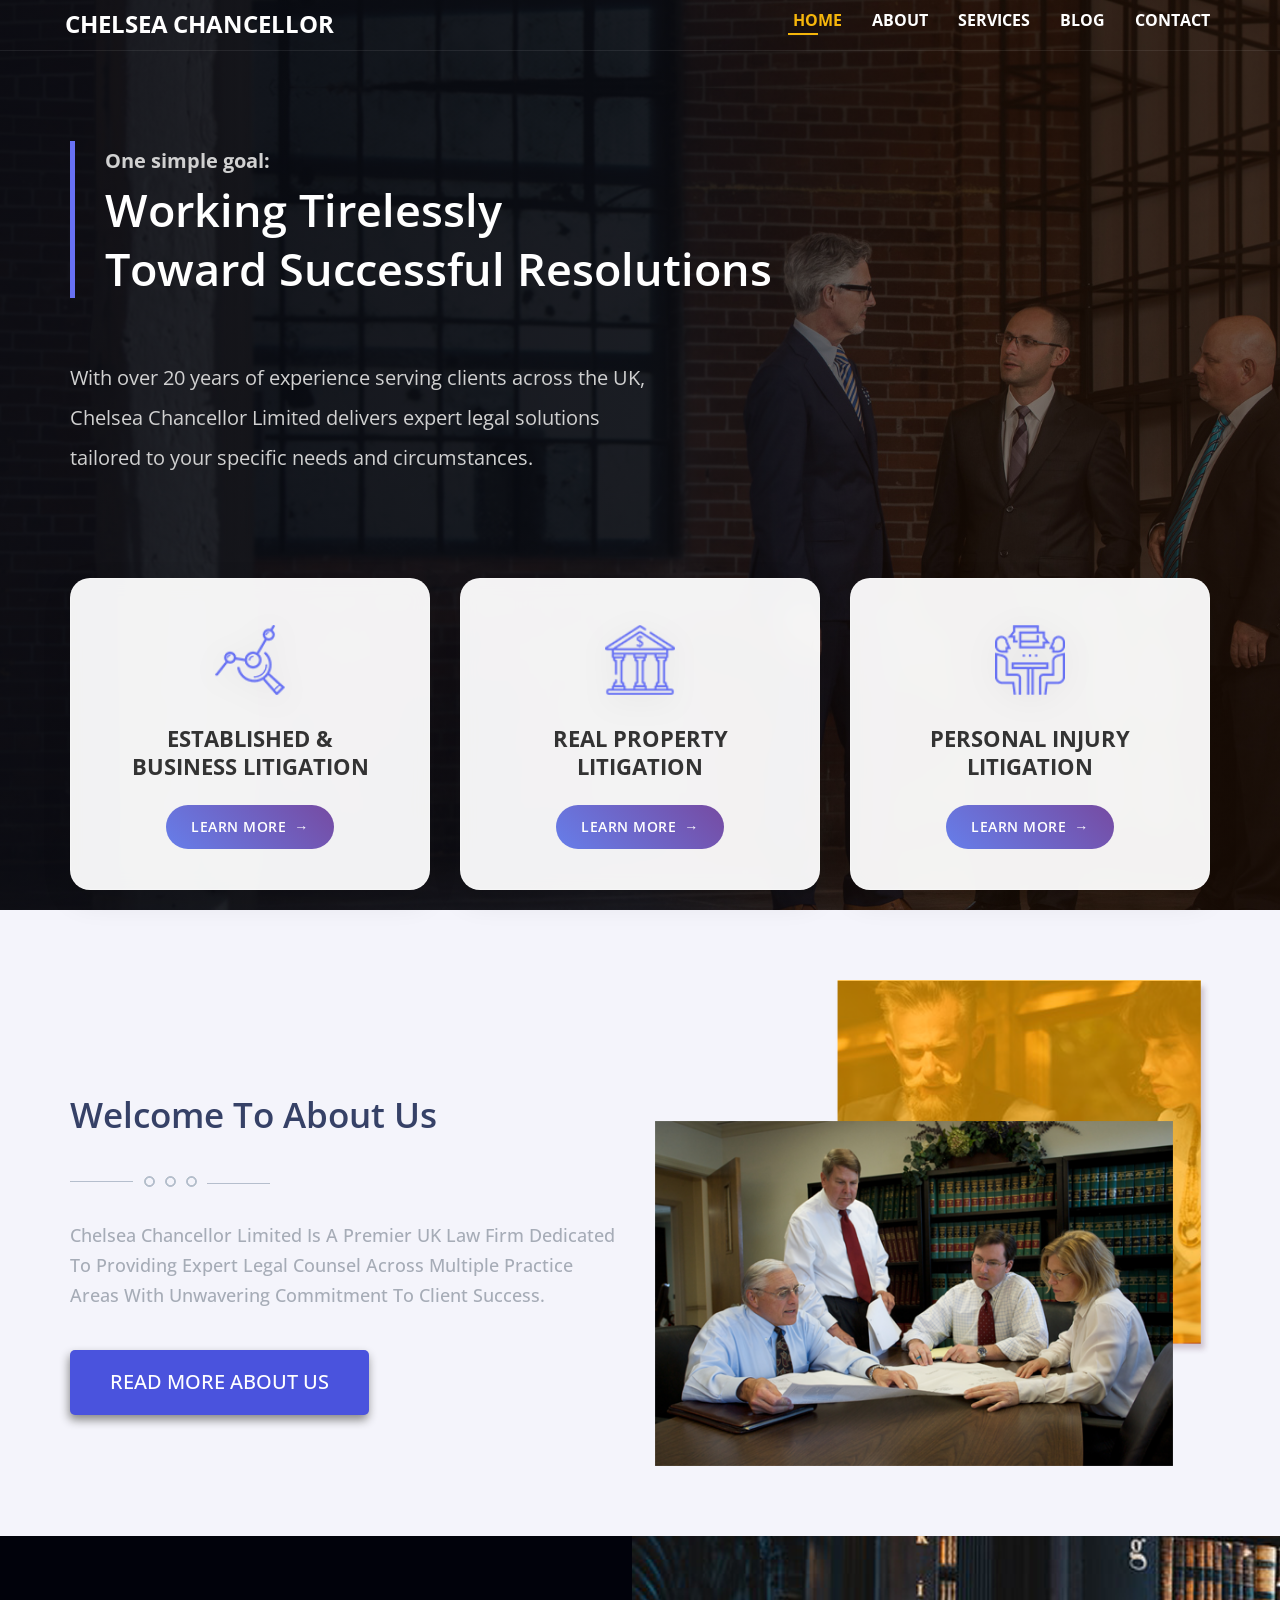
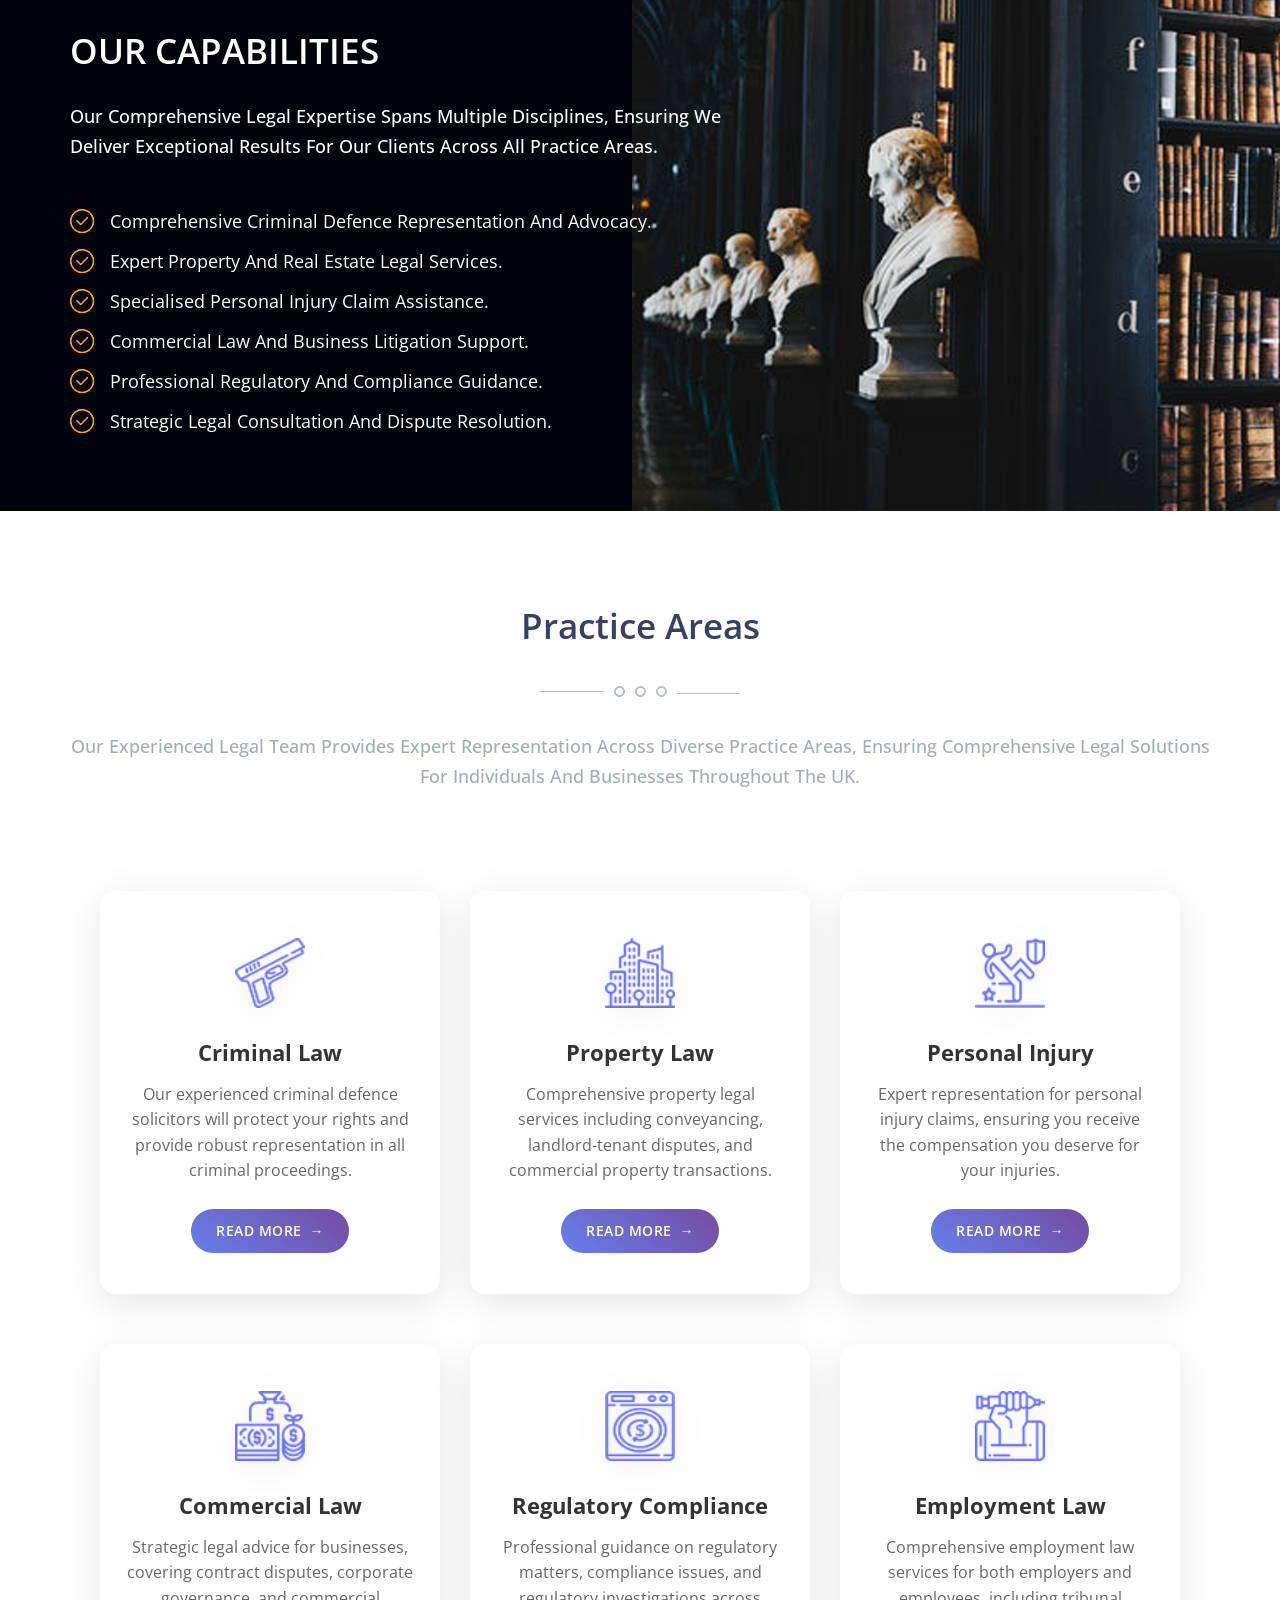
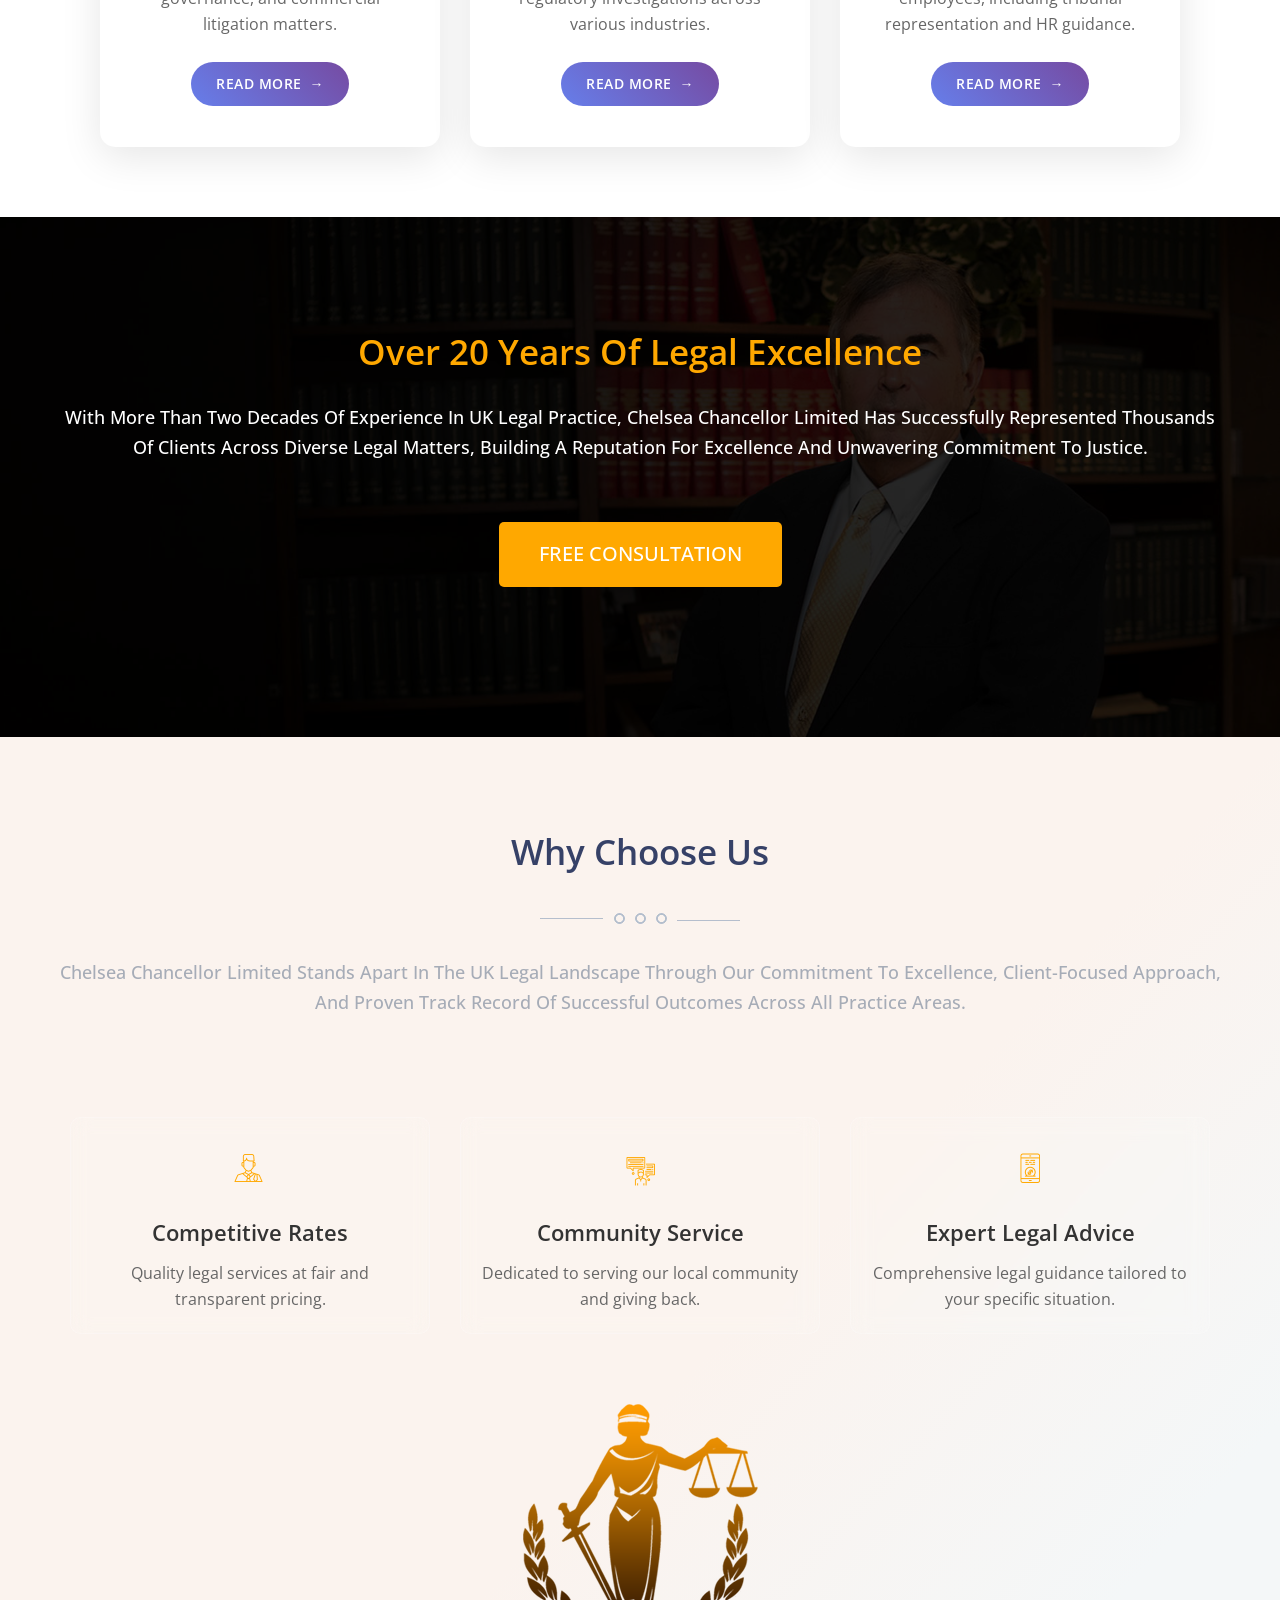
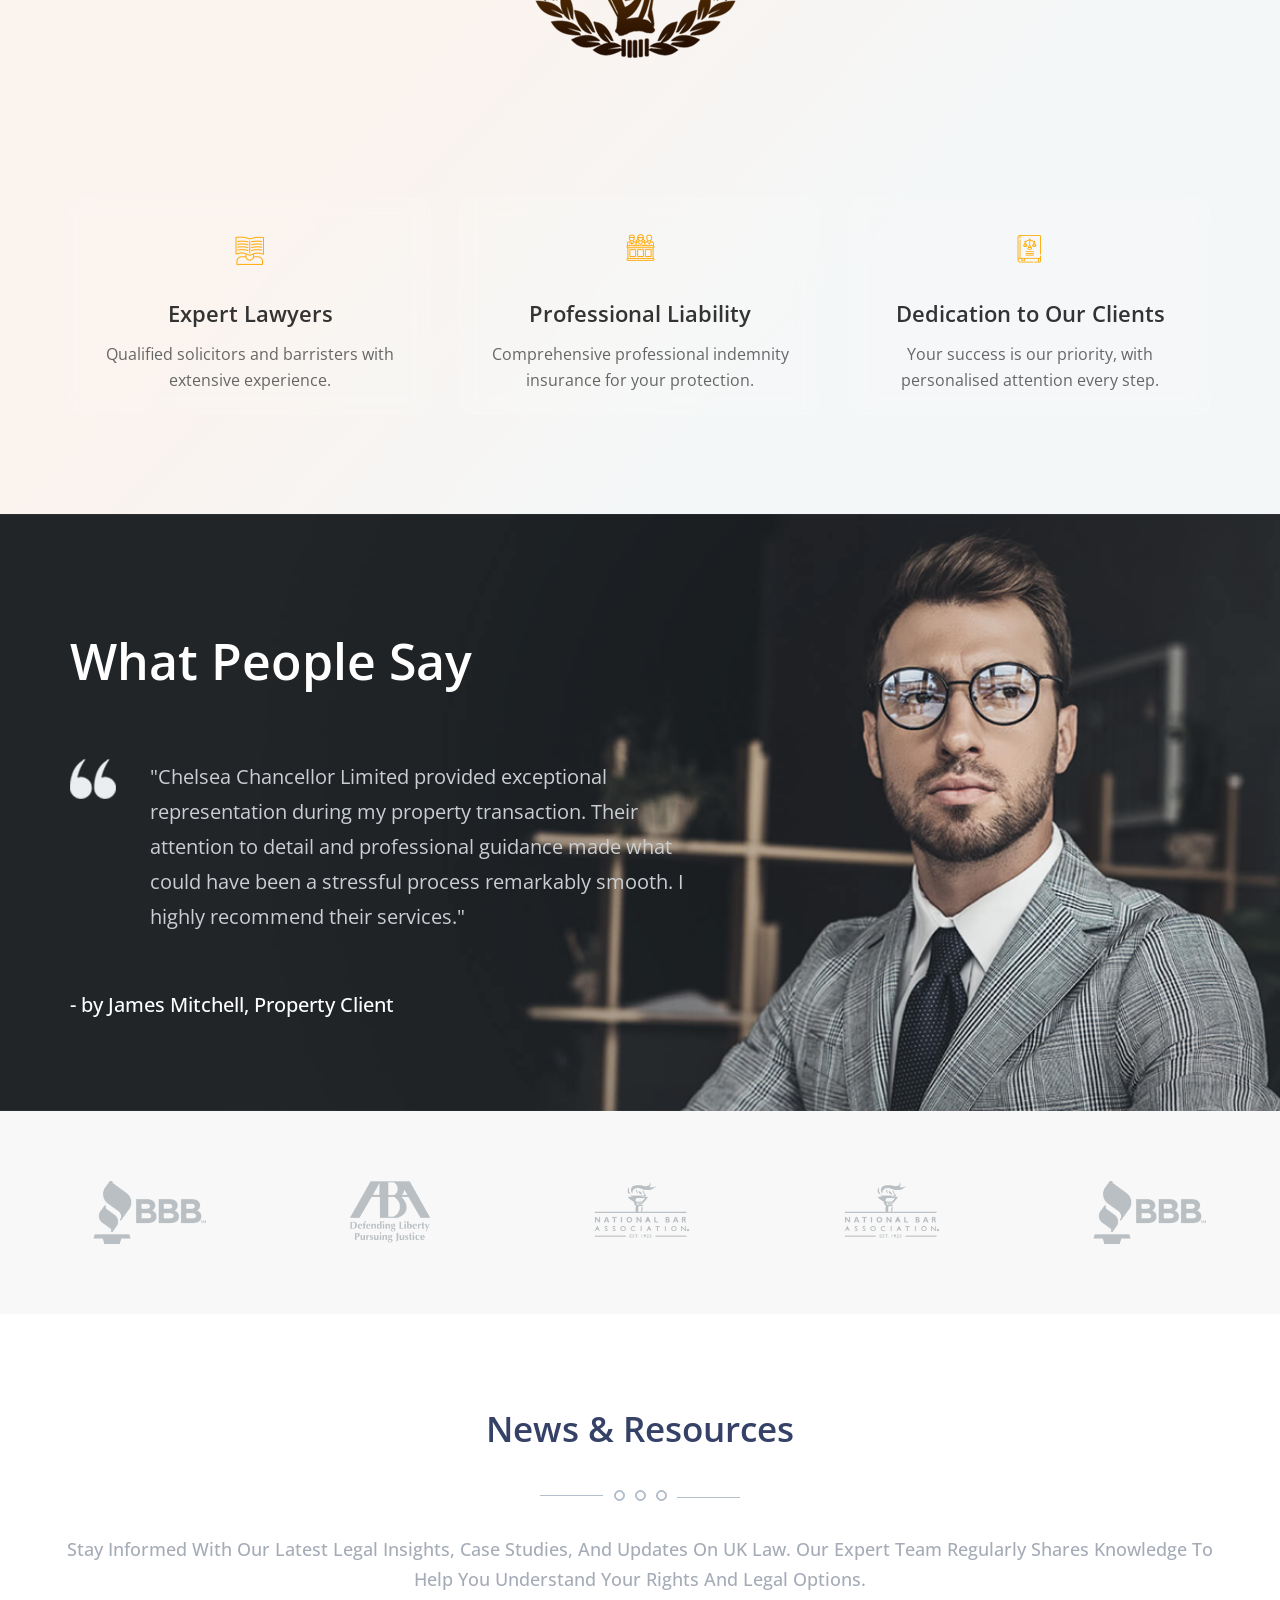
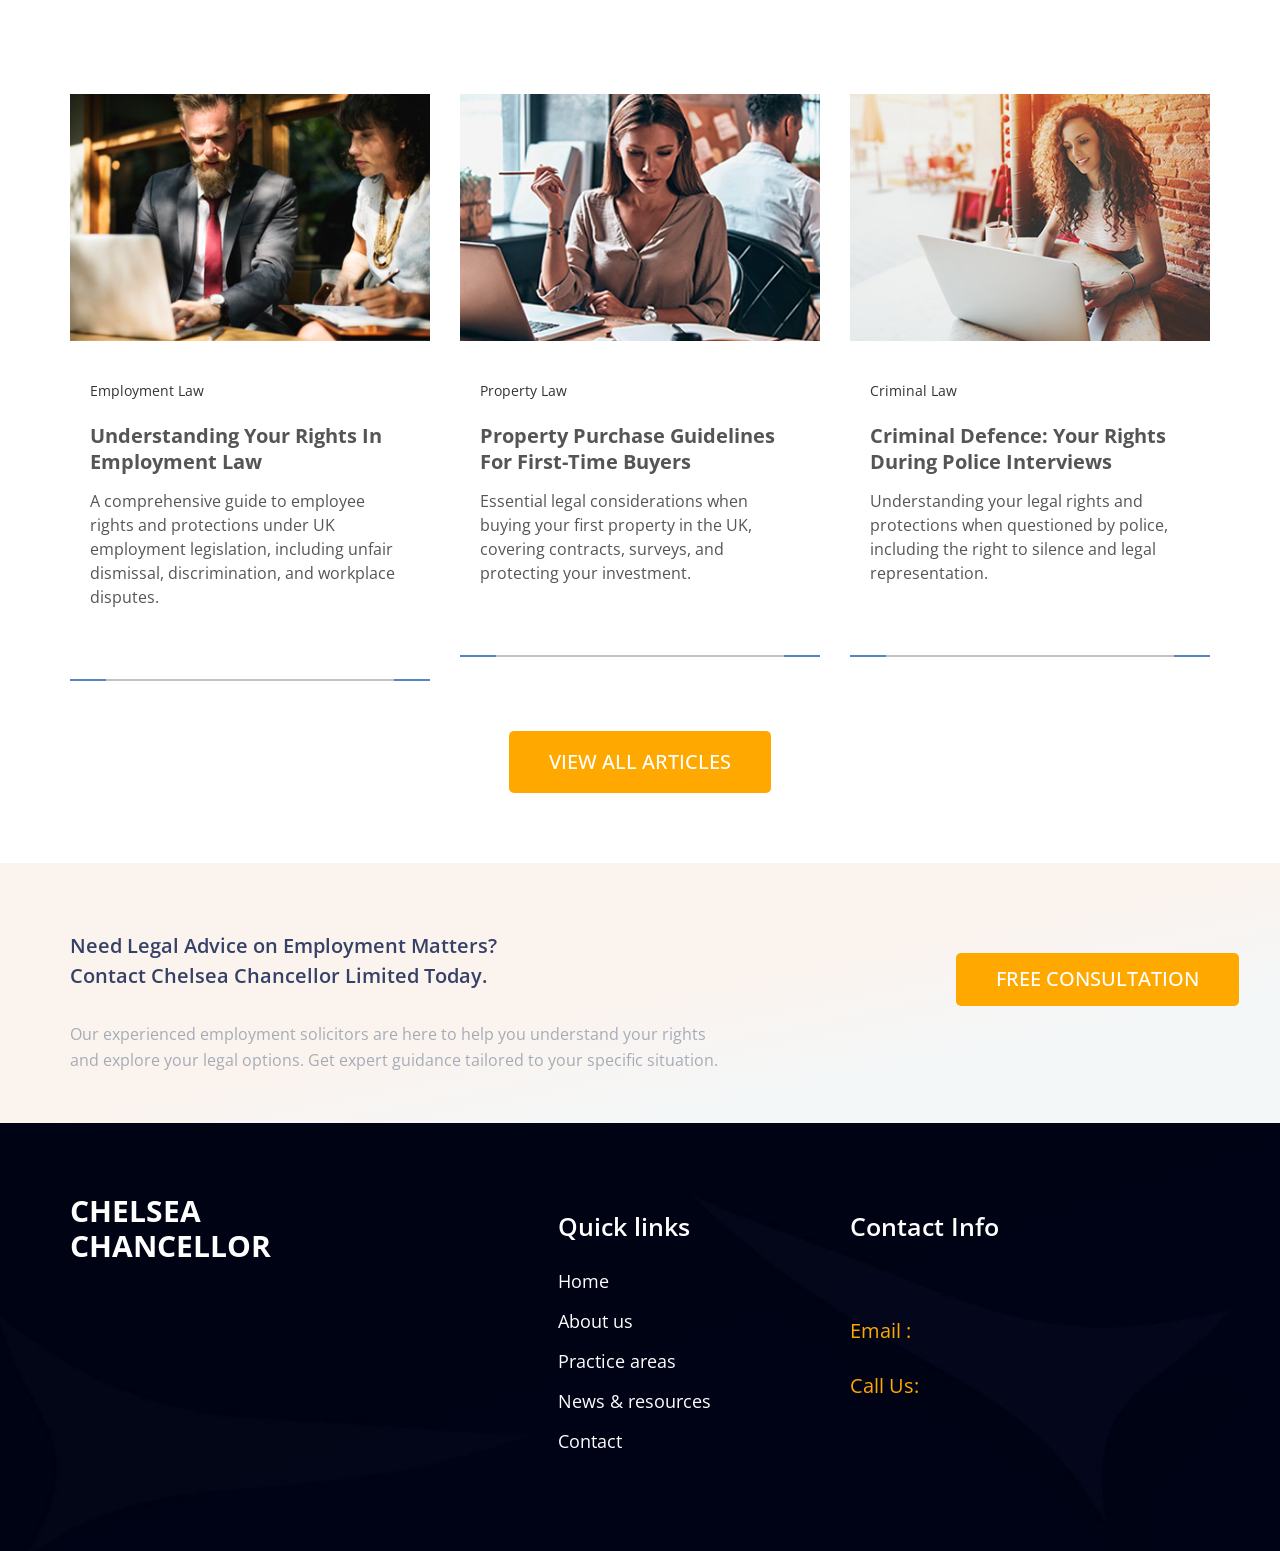
==== commit 87830053: "26-11-2025" ====
--- a/index.html
+++ b/index.html
@@ -37,7 +37,7 @@
                   <!-- #banner-text start -->
                   <div id="banner-text" class="col-md-12 text-c  ">
                      <div class="left-borders">
-                        <p class="banner-text wow fadeInUp main-h3" data-wow-delay="0.8s"> one simple goal : </p>
+                        <h2 class="banner-text wow fadeInUp main" data-wow-delay="0.8s"> One simple goal: </h2>
                         <h5 class="wow fadeInUp main-h" data-wow-delay="0.2s">working tirelessly <br> toward successful
                            resolutions</h5>
                      </div>
--- a/assets/css/style.css
+++ b/assets/css/style.css
@@ -3355,7 +3355,6 @@
   }
 
   .banner-text {
-    text-align: center;
     line-height: 30px;
   }
 
